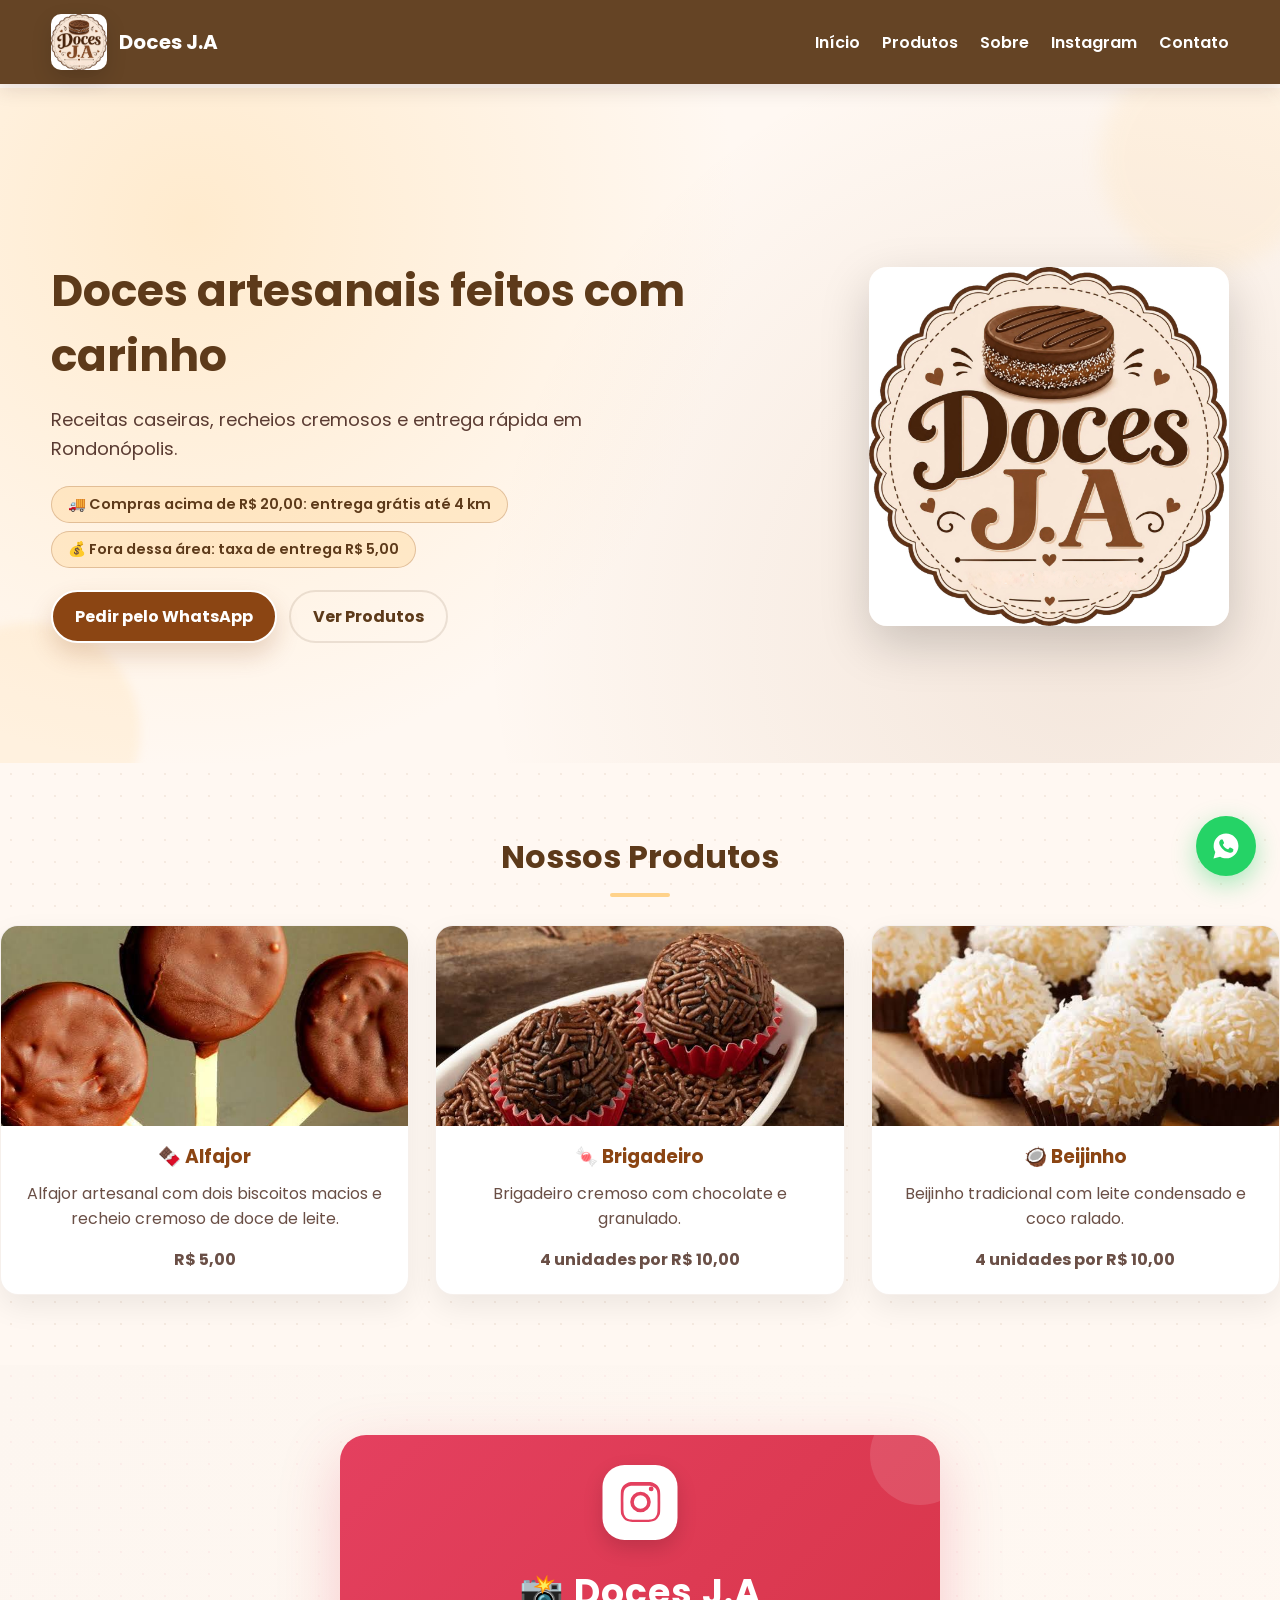
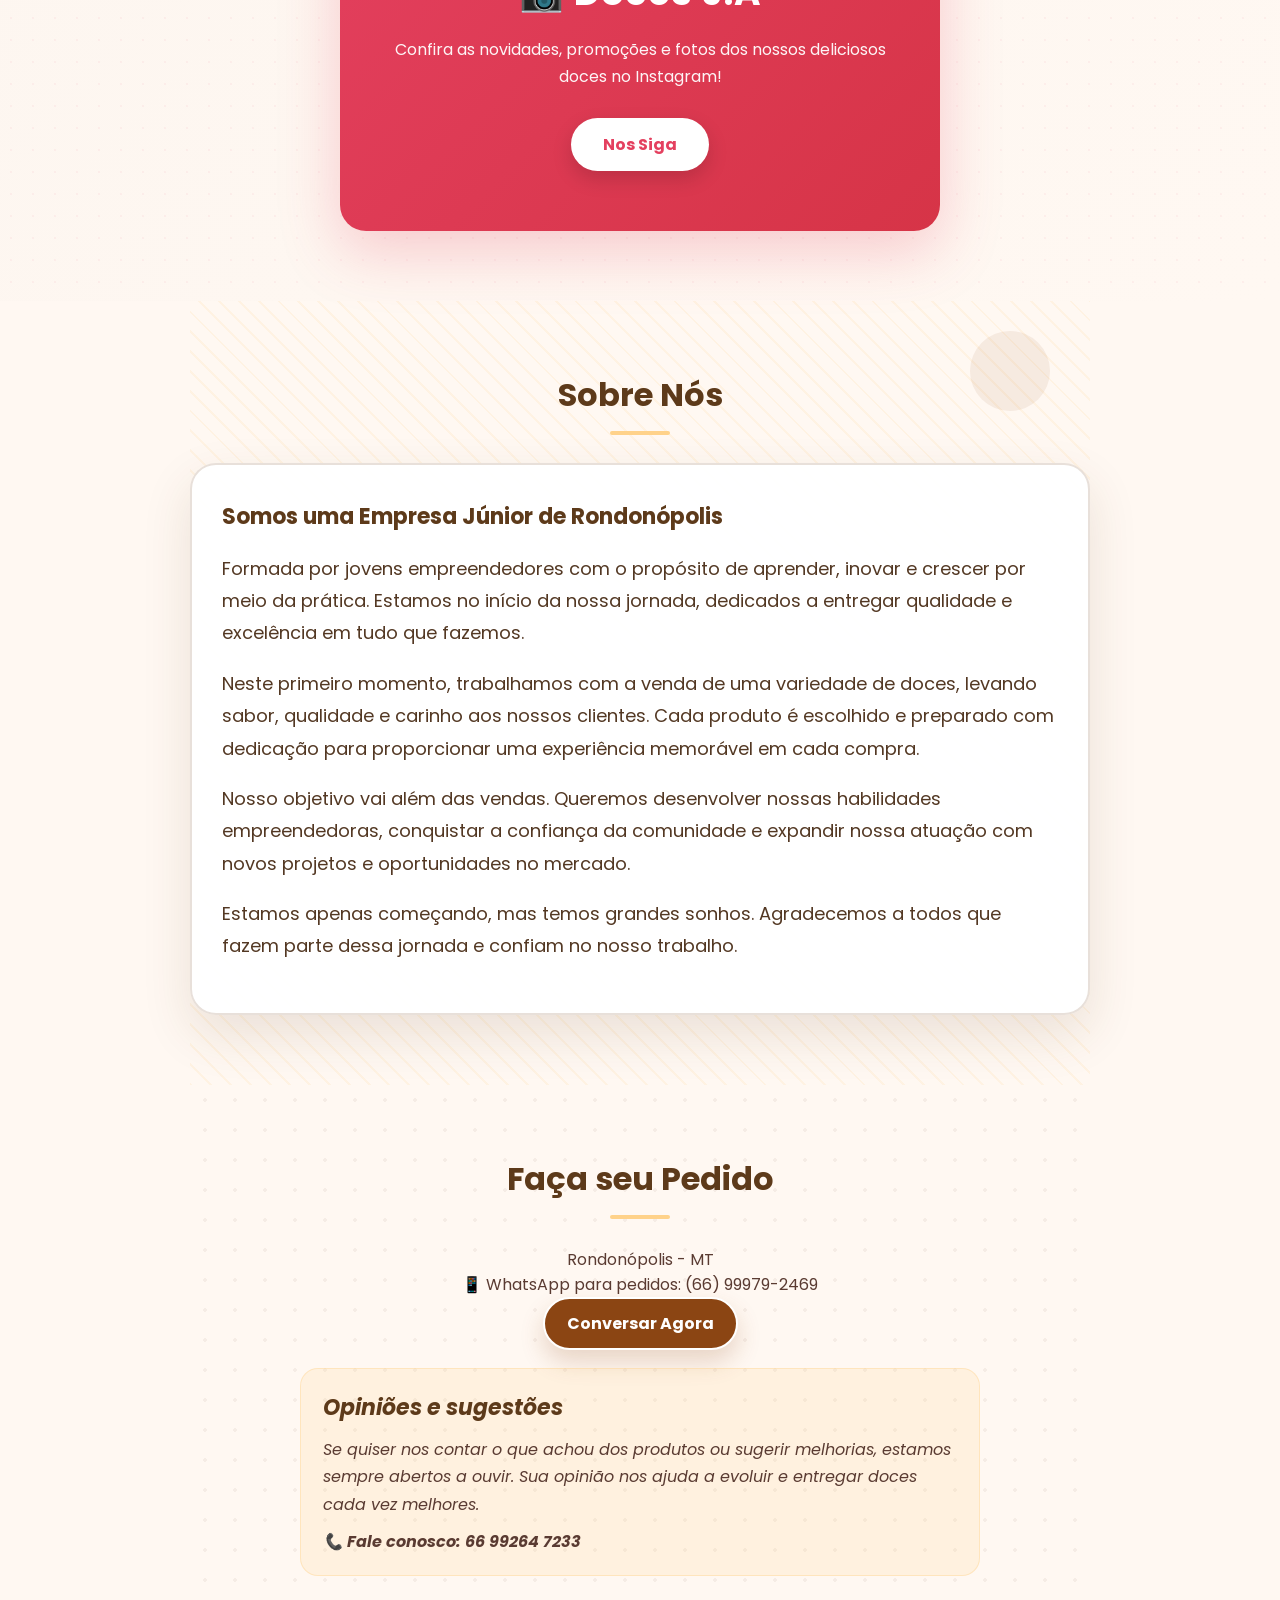
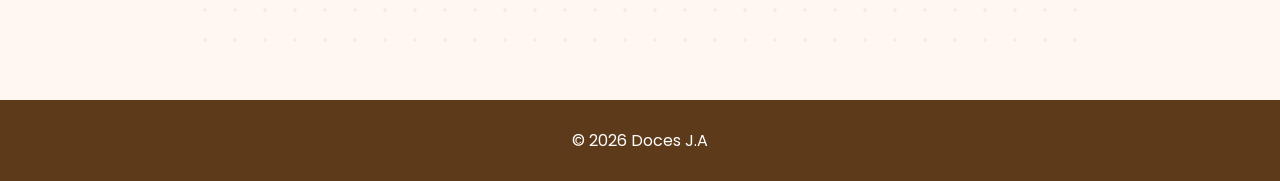
==== index.html @ 72d87d36 "Add files via upload" ====
<!DOCTYPE html>
<html lang="pt-BR">
<head>
<link rel="apple-touch-icon" sizes="180x180" href="apple-touch-icon.png">
<link rel="icon" type="image/png" sizes="32x32" href="favicon-32x32.png">
<link rel="icon" type="image/png" sizes="16x16" href="favicon-16x16.png">
<link rel="icon" type="image/x-icon" href="favicon.ico">
<link rel="manifest" href="site.webmanifest">

<meta charset="UTF-8">
<meta name="viewport" content="width=device-width, initial-scale=1.0">

<title>Doces J.A</title>

<meta name="description" content="Doces artesanais feitos com carinho em Rondonópolis - MT. Alfajor, brigadeiro, beijinho e muito mais. Peça pelo WhatsApp!">

<meta property="og:title" content="Doces J.A - Doces Artesanais">
<meta property="og:description" content="Receitas caseiras, recheios cremosos e entrega rápida em Rondonópolis.">
<meta property="og:image" content="logo.jpg">
<meta property="og:type" content="website">

<link rel="preconnect" href="https://fonts.googleapis.com">
<link rel="preconnect" href="https://fonts.gstatic.com" crossorigin>
<link href="https://fonts.googleapis.com/css2?family=Poppins:wght@300;400;600;700&display=swap" rel="stylesheet">

<link rel="stylesheet" href="style.css">

</head>
<body>

<header>
	<div class="container header-inner">
		<a class="brand" href="#inicio">
			<img src="logo.jpg" alt="Logo Doces J.A" class="brand-logo">
			<span class="brand-text">Doces J.A</span>
		</a>
		<nav class="main-nav">
			<a href="#inicio">Início</a>
			<a href="#produtos">Produtos</a>
			<a href="#sobre">Sobre</a>
			<a href="#instagram">Instagram</a>
			<a href="#contato">Contato</a>
		</nav>
	</div>
</header>

<section class="hero" id="inicio">
	<div class="hero-content container">
		<div class="hero-text">
			<h1>Doces artesanais feitos com carinho</h1>
			<p>Receitas caseiras, recheios cremosos e entrega rápida em Rondonópolis.</p>
			<div class="hero-delivery-info">
		        <span class="delivery-badge">🚚 Compras acima de R$ 20,00: entrega grátis até 4 km</span>
		        <span class="delivery-badge">💰 Fora dessa área: taxa de entrega R$ 5,00</span>
        	</div>
			<div class="hero-ctas">
				<a class="btn primary" href="https://wa.me/5566999792469">Pedir pelo WhatsApp</a>
				<a class="btn ghost" href="#produtos">Ver Produtos</a>
			</div>
		</div>
		<div class="hero-media">
			<img src="logo.jpg" alt="Logo Doces J.A" class="hero-logo">
		</div>
	</div>
</section>

<section id="produtos">

<h2>Nossos Produtos</h2>

<div class="cards">

<div class="card">

<img src="images.jpeg" alt="Alfajor artesanal" class="card-image">

<h3>🍫 Alfajor</h3>

<p>Alfajor artesanal com dois biscoitos macios e recheio cremoso de doce de leite.</p>

<p class="price">R$ 5,00</p>

</div>

<div class="card">

<img src="images (1).jpeg" alt="Brigadeiro cremoso" class="card-image">

<h3>🍬 Brigadeiro</h3>

<p>Brigadeiro cremoso com chocolate e granulado.</p>

<p class="price">4 unidades por R$ 10,00</p>

</div>

<div class="card">

<img src="images (2).jpeg" alt="Beijinho tradicional" class="card-image">

<h3>🥥 Beijinho</h3>

<p>Beijinho tradicional com leite condensado e coco ralado.</p>

<p class="price">4 unidades por R$ 10,00</p>

</div>

</div>

</section>

<section id="instagram">

<div class="instagram-box">
  <div class="instagram-icon">
    <svg xmlns="http://www.w3.org/2000/svg" viewBox="0 0 24 24" width="40" height="40" fill="#E4405F">
      <path d="M12 2.2c3.2 0 3.58.01 4.85.07 1.17.05 1.97.24 2.43.4.61.24 1.05.52 1.51.98.46.46.74.9.98 1.51.16.46.35 1.26.4 2.43.06 1.27.07 1.65.07 4.85s-.01 3.58-.07 4.85c-.05 1.17-.24 1.97-.4 2.43-.24.61-.52 1.05-.98 1.51-.46.46-.9.74-1.51.98-.46.16-1.26.35-2.43.4-1.27.06-1.65.07-4.85.07s-3.58-.01-4.85-.07c-1.17-.05-1.97-.24-2.43-.4-.61-.24-1.05-.52-1.51-.98-.46-.46-.74-.9-.98-1.51-.16-.46-.35-1.26-.4-2.43-.06-1.27-.07-1.65-.07-4.85s.01-3.58.07-4.85c.05-1.17.24-1.97.4-2.43.24-.61.52-1.05.98-1.51.46-.46.9-.74 1.51-.98.46-.16 1.26-.35 2.43-.4C8.42 2.21 8.8 2.2 12 2.2zM12 0C8.74 0 8.33.01 7.05.07c-1.28.06-2.16.26-2.93.56-.79.31-1.47.72-2.14 1.39C1.31 2.69.9 3.37.59 4.16c-.3.77-.5 1.65-.56 2.93C.01 8.37 0 8.78 0 12s.01 3.63.07 4.91c.06 1.28.26 2.16.56 2.93.31.79.72 1.47 1.39 2.14.67.67 1.35 1.08 2.14 1.39.77.3 1.65.5 2.93.56 1.28.06 1.69.07 4.91.07s3.63-.01 4.91-.07c1.28-.06 2.16-.26 2.93-.56.79-.31 1.47-.72 2.14-1.39.67-.67 1.08-1.35 1.39-2.14.3-.77.5-1.65.56-2.93.06-1.28.07-1.69.07-4.91s-.01-3.63-.07-4.91c-.06-1.28-.26-2.16-.56-2.93-.31-.79-.72-1.47-1.39-2.14C21.31 1.31 20.63.9 19.84.59c-.77-.3-1.65-.5-2.93-.56C15.63.01 15.22 0 12 0zm0 5.84A6.16 6.16 0 1 0 12 18.16 6.16 6.16 0 0 0 12 5.84zM12 16a4 4 0 1 1 0-8 4 4 0 0 1 0 8zm6.4-10.4a1.44 1.44 0 1 1 0-2.88 1.44 1.44 0 0 1 0 2.88z"/>
    </svg>
  </div>
  <h3>📸 Doces J.A</h3>
  <p>Confira as novidades, promoções e fotos dos nossos deliciosos doces no Instagram!</p>
  <a class="btn instagram" href="https://www.instagram.com/doce.j.a?igsh=MXRvNTQ3ZDBtN3plZQ==" target="_blank" rel="noopener noreferrer">Nos Siga</a>
</div>

</section>

<section id="sobre">

<h2>Sobre Nós</h2>

<div class="about-card">
  <p><strong>Somos uma Empresa Júnior de Rondonópolis</strong> Formada por jovens empreendedores com o propósito de aprender, inovar e crescer por meio da prática. Estamos no início da nossa jornada, dedicados a entregar qualidade e excelência em tudo que fazemos.</p>

  <p>Neste primeiro momento, trabalhamos com a venda de uma variedade de doces, levando sabor, qualidade e carinho aos nossos clientes. Cada produto é escolhido e preparado com dedicação para proporcionar uma experiência memorável em cada compra.</p>

  <p>Nosso objetivo vai além das vendas. Queremos desenvolver nossas habilidades empreendedoras, conquistar a confiança da comunidade e expandir nossa atuação com novos projetos e oportunidades no mercado.</p>

  <p>Estamos apenas começando, mas temos grandes sonhos. Agradecemos a todos que fazem parte dessa jornada e confiam no nosso trabalho.</p>
</div>

</section>

<section id="contato">

<h2>Faça seu Pedido</h2>

<p>Rondonópolis - MT</p>

<p>📱 WhatsApp para pedidos: (66) 99979-2469</p>

<a class="botao btn primary" href="https://wa.me/5566999792469?text=Olá%20Doces%20J.A,%20quero%20fazer%20um%20pedido!">

Conversar Agora

</a>

<div class="feedback-box">
  <h3>Opiniões e sugestões</h3>
  <p>Se quiser nos contar o que achou dos produtos ou sugerir melhorias, estamos sempre abertos a ouvir. Sua opinião nos ajuda a evoluir e entregar doces cada vez melhores.</p>
  <p>📞 Fale conosco: <strong>66 99264 7233</strong></p>
</div>

</section>

<footer>

<p>

© 2026 Doces J.A

</p>

</footer>

<a href="https://wa.me/5566999792469?text=Olá%20Doces%20J.A,%20quero%20fazer%20um%20pedido!"
   class="whatsapp-float"
   target="_blank"
   rel="noopener noreferrer"
   aria-label="Fale conosco pelo WhatsApp">
  <svg xmlns="http://www.w3.org/2000/svg" viewBox="0 0 24 24" width="30" height="30" fill="#fff">
    <path d="M12.04 2C6.58 2 2.13 6.45 2.13 11.91c0 1.75.46 3.45 1.32 4.95L2 22l5.29-1.39c1.45.79 3.08 1.21 4.75 1.21h.01c5.46 0 9.91-4.45 9.91-9.91C21.96 6.45 17.5 2 12.04 2zm5.83 14.03c-.24.68-1.4 1.32-1.93 1.36-.5.05-1 .25-3.38-.7-2.86-1.14-4.7-4.06-4.84-4.25-.14-.19-1.16-1.55-1.16-2.96 0-1.4.74-2.09 1-2.38.26-.29.58-.36.77-.36h.55c.18 0 .42-.03.64.49.24.55.79 1.9.86 2.04.07.14.12.3.02.49-.1.19-.14.3-.29.46-.14.16-.3.36-.43.48-.14.14-.29.29-.13.57.16.28.72 1.19 1.55 1.93 1.06.95 1.96 1.24 2.24 1.38.28.14.44.12.6-.07.16-.19.7-.81.88-1.09.19-.28.37-.23.62-.14.26.1 1.63.77 1.9.91.28.14.46.21.53.33.07.12.07.68-.17 1.36z"/>
  </svg>
</a>

</body>

</html>
---- style.css ----
:root{
  --bg: #fff8f2;
  --brown-900: #3c2418;
  --brown-700: #5d3a1a;
  --brown-500: #8b4513;
  --accent: #ffd28a;
  --card: #ffffff;
  --radius: 18px;
  --instagram: #E4405F;
}

*{
  margin:0;
  padding:0;
  box-sizing:border-box;
  font-family: 'Poppins', sans-serif;
}

html{scroll-behavior:smooth}

body{
  background:var(--bg);
  color:var(--brown-900);
  -webkit-font-smoothing:antialiased;
  padding-top:88px;
}

.container{
  width:92%;
  max-width:1200px;
  margin:0 auto;
}

header{
  position:fixed;
  top:0;
  left:0;
  width:100%;
  background:rgba(93,58,26,0.95);
  color:#fff;
  z-index:1200;
  box-shadow:0 6px 18px rgba(60,36,24,0.12);
}

.header-inner{
  display:flex;
  align-items:center;
  justify-content:space-between;
  padding:14px 0;
}

.brand{display:flex;align-items:center;gap:12px;text-decoration:none;color:inherit}
.brand-logo{width:56px;height:56px;border-radius:10px;object-fit:cover;box-shadow:0 8px 20px rgba(0,0,0,0.15)}
.brand-text{font-weight:700;font-size:20px}

.main-nav a{color:#fff;text-decoration:none;margin-left:18px;font-weight:600;transition:color .2s}
.main-nav a:hover{color:var(--accent)}

.hero{
  padding-top:110px;
  padding-bottom:60px;
  background: radial-gradient(circle at 15% 20%, rgba(255,210,138,0.35) 0%, transparent 45%),
              radial-gradient(circle at 85% 80%, rgba(139,69,19,0.10) 0%, transparent 50%),
              var(--bg);
  position: relative;
  overflow: hidden;
}

.hero::before{
  content:"";
  position:absolute;
  top:-40px; right:-40px;
  width:220px; height:220px;
  background: var(--accent);
  opacity:0.15;
  border-radius:50%;
  filter: blur(10px);
}

.hero-content{
  display:flex;
  align-items:center;
  justify-content:space-between;
  gap:40px;
  padding:60px 0;
  position:relative;
  z-index:1;
}

.hero-text{flex:1;max-width:640px}
.hero-text h1{font-size:44px;color:var(--brown-700);margin-bottom:18px}
.hero-text p{font-size:18px;line-height:1.6;color:#5a3b32;margin-bottom:22px}

.hero-ctas{display:flex;gap:12px;flex-wrap:wrap}
.btn{display:inline-block;padding:12px 22px;border-radius:999px;text-decoration:none;font-weight:700}
.btn.primary{background:var(--brown-500);color:#fff;border:2px solid #fff;box-shadow:0 12px 25px rgba(139,69,19,0.2);transition:transform .2s,box-shadow .2s}
.btn.primary:hover{background:#a0522d;transform:translateY(-2px);box-shadow:0 18px 28px rgba(139,69,19,0.28)}
.btn.ghost{background:transparent;border:2px solid rgba(93,58,26,0.12);color:var(--brown-700)}

.hero-media{width:360px;flex-shrink:0;text-align:center}
.hero-logo{width:100%;max-width:360px;border-radius:18px;box-shadow:0 18px 50px rgba(0,0,0,0.18);object-fit:cover}

section{padding:70px 0;position:relative}

section h2{text-align:center;margin-bottom:28px;color:var(--brown-700);font-size:32px;position:relative;z-index:1}

/* Padrão de bolinhas suave atrás dos Produtos */
#produtos{
  background-color:var(--bg);
  background-image: radial-gradient(rgba(139,69,19,0.08) 1.5px, transparent 1.5px);
  background-size: 22px 22px;
}

/* Padrão de listras diagonais suave atrás do Sobre */
#sobre{
  background-color:var(--bg);
  background-image: repeating-linear-gradient(45deg, rgba(255,210,138,0.15) 0px, rgba(255,210,138,0.15) 2px, transparent 2px, transparent 14px);
}

/* Padrão de bolinhas maiores atrás do Contato */
#contato{
  background-color:var(--bg);
  background-image: radial-gradient(rgba(93,58,26,0.06) 2px, transparent 2px);
  background-size: 30px 30px;
}

/* Conteúdo das seções fica por cima do padrão */
#produtos .cards,
#sobre .about-card,
#contato > p,
#contato .botao,
#contato .feedback-box{
  position:relative;
  z-index:1;
}

.cards{display:grid;grid-template-columns:repeat(auto-fit,minmax(220px,1fr));gap:26px}
.card{background:var(--card);border-radius:var(--radius);padding:22px;text-align:center;box-shadow:0 12px 30px rgba(0,0,0,0.07);transition:transform .28s;overflow:hidden;border:1px solid rgba(139,69,19,0.08)}
.card:hover{transform:translateY(-8px)}
.card-image{width:calc(100% + 44px);height:200px;object-fit:cover;display:block;margin:-22px -22px 16px -22px}
.card h3{color:var(--brown-500);margin-bottom:10px}
.card p{color:#6a4f46}
.price{margin-top:16px;color:#b85b16;font-weight:700}

#instagram{
  background-color:#fdf6f0;
  background-image:
    radial-gradient(rgba(228,64,95,0.05) 1.5px, transparent 1.5px),
    linear-gradient(135deg, #fdf6f0 0%, #fff8f2 100%);
  background-size: 22px 22px, 100% 100%;
}

#instagram .instagram-box{position:relative;z-index:1}

.instagram-box{

  position:relative;

  max-width:600px;

  margin:0 auto;

  background:
    linear-gradient(
      135deg,
      #E4405F 0%,
      #d63447 100%
    );

  border-radius:26px;

  padding:130px 40px 60px;

  text-align:center;

  box-shadow:
    0 20px 60px rgba(228,64,95,0.25);

  color:#fff;

  overflow:hidden;

}


/* Ícone Instagram (elemento real no HTML, não pseudo-elemento) */

.instagram-icon{

  position:absolute;

  top:30px;

  left:50%;

  transform:translateX(-50%);

  width:75px;

  height:75px;

  display:flex;

  align-items:center;

  justify-content:center;

  border-radius:22px;

  background:#fff;

  box-shadow:
    0 8px 20px rgba(0,0,0,.15);

}

.instagram-icon svg{width:40px;height:40px}

.instagram-box h3{
  font-size:36px;
  margin-bottom:16px;
  font-weight:700;
  letter-spacing:1px;
}

.instagram-box p{
  font-size:16px;
  line-height:1.7;
  margin-bottom:28px;
  opacity:0.95;
}

.instagram-box .btn.instagram{
  background:#fff;
  color:var(--instagram);
  border:none;
  padding:14px 32px;
  font-weight:700;
  font-size:16px;
  box-shadow:0 8px 20px rgba(0,0,0,0.15);
  transition:all .3s;
}

.instagram-box .btn.instagram:hover{
  transform:translateY(-3px);
  box-shadow:0 12px 28px rgba(0,0,0,0.2);
}

#sobre,#contato{max-width:900px;margin:0 auto;text-align:center;color:#5a3b32}

.feedback-box{
  background:rgba(255,210,138,0.18);
  border:1px solid rgba(255,210,138,0.4);
  border-radius:18px;
  padding:20px 22px;
  margin:18px auto 14px;
  max-width:680px;
  color:#5a3b32;
  font-style:italic;
  line-height:1.7;
  text-align:left;
}

.feedback-box h3{
  margin-bottom:10px;
  color:var(--brown-700);
  font-size:22px;
}

.feedback-box p:last-child{
  margin-top:10px;
  font-weight:700;
}

.about-card{
  background:rgba(255,255,255,0.95);
  border:2px solid rgba(141,101,69,0.2);
  border-radius:26px;
  padding:32px 30px;
  box-shadow:0 20px 50px rgba(93,58,26,0.12);
  text-align:left;
  line-height:1.8;
  color:#533823;
}

.about-card p{
  margin-bottom:18px;
  font-size:18px;
}

.about-card strong{
  display:block;
  font-size:22px;
  color:var(--brown-700);
  margin-bottom:16px;
}

footer{background:var(--brown-700);color:#fff;padding:28px 0;margin-top:40px;text-align:center}

.whatsapp-float{
  position: fixed;
  bottom: 24px;
  right: 24px;
  background: #25D366;
  width: 60px;
  height: 60px;
  border-radius: 50%;
  display: flex;
  align-items: center;
  justify-content: center;
  box-shadow: 0 8px 24px rgba(37,211,102,0.4);
  z-index: 1300;
  transition: transform .2s, box-shadow .2s;
  animation: pulse 2.5s infinite;
}

.whatsapp-float:hover{
  transform: scale(1.1);
  box-shadow: 0 10px 30px rgba(37,211,102,0.55);
}

@keyframes pulse{
  0%   { box-shadow: 0 0 0 0 rgba(37,211,102,0.5); }
  70%  { box-shadow: 0 0 0 14px rgba(37,211,102,0); }
  100% { box-shadow: 0 0 0 0 rgba(37,211,102,0); }
}

@media(max-width:900px){
  .hero-content{flex-direction:column-reverse;align-items:center;text-align:center;padding:40px 0}
  .hero-media{width:320px}
  .hero-text h1{font-size:34px}
  .hero-text p{font-size:17px}
  .main-nav a{margin-left:12px}
  .header-inner{flex-direction:column;align-items:flex-start;gap:14px}
  .main-nav{display:flex;flex-wrap:wrap;justify-content:center;gap:10px}
  .instagram-box{padding:40px 30px}
  .instagram-box h3{font-size:28px}
}

@media(max-width:640px){
  .hero-content{padding:32px 0}
  .hero-media{width:260px}
  .hero-text h1{font-size:28px}
  .hero-text p{font-size:16px}
  .hero-ctas{flex-direction:column;align-items:center}
  .instagram-box{padding:30px 20px}
  .instagram-box h3{font-size:24px}
  .instagram-box p{font-size:14px}
}

@media(max-width:480px){
  .brand-text{display:none}
  .brand-logo{width:48px;height:48px}
  .hero-media{width:220px}
  .hero-text p{font-size:15px}
  .cards{gap:18px}
  section{padding:50px 0}
  .about-card{padding:22px 20px;font-size:15px}
  .instagram-box{padding:25px 18px}
  .instagram-box h3{font-size:22px;margin-bottom:12px}
  .instagram-box p{font-size:13px;margin-bottom:20px}
  .whatsapp-float{
    width: 52px;
    height: 52px;
    bottom: 16px;
    right: 16px;
  }
}
.hero-delivery-info {
display: flex;
flex-direction: column;
gap: 8px;
margin: 16px 0 22px;
}

.delivery-badge {
display: inline-flex;
align-items: center;
width: fit-content;
background: rgba(255, 210, 138, 0.35);
border: 1px solid rgba(139, 69, 19, 0.25);
border-radius: 20px;
padding: 7px 16px;
font-size: 0.9rem;
font-weight: 600;
color: var(--brown-700);
}

@media (max-width: 900px) {
.hero-delivery-info {
align-items: center;
}
}

@media (max-width: 480px) {
.delivery-badge {
font-size: 0.8rem;
padding: 6px 12px;
}
}
/* ==========================================================
   DETALHES DECORATIVOS EXTRAS
========================================================== */


/* Mancha decorativa no Hero */

.hero::after{

    content:"";

    position:absolute;

    bottom:-80px;

    left:-80px;

    width:220px;

    height:220px;

    background:rgba(255,210,138,.18);

    border-radius:50%;

    filter:blur(5px);

    pointer-events:none;

}


/* Linha decorativa nos títulos */

section h2::after{

    content:"";

    display:block;

    width:60px;

    height:4px;

    margin:12px auto 0;

    border-radius:999px;

    background:var(--accent);

}


/* Detalhe nos cards */

.card{

    position:relative;

}


.card::before{

    content:"";

    position:absolute;

    top:0;

    left:0;

    width:100%;

    height:4px;

    background:var(--accent);

    transform:scaleX(0);

    transition:.3s ease;

}


.card:hover::before{

    transform:scaleX(1);

}


/* Detalhe no Instagram */

.instagram-box{

    position:relative;

    overflow:hidden;

}


.instagram-box::before{

    content:"";

    position:absolute;

    top:-30px;

    right:-30px;

    width:100px;

    height:100px;

    border-radius:50%;

    background:rgba(255,255,255,.12);

}


/* Detalhe no Sobre */

#sobre::before{

    content:"";

    position:absolute;

    width:80px;

    height:80px;

    top:30px;

    right:40px;

    border-radius:50%;

    background:rgba(139,69,19,.08);

}


/* WhatsApp */

.whatsapp-float:hover{

    transform:translateY(-5px) scale(1.08);

}
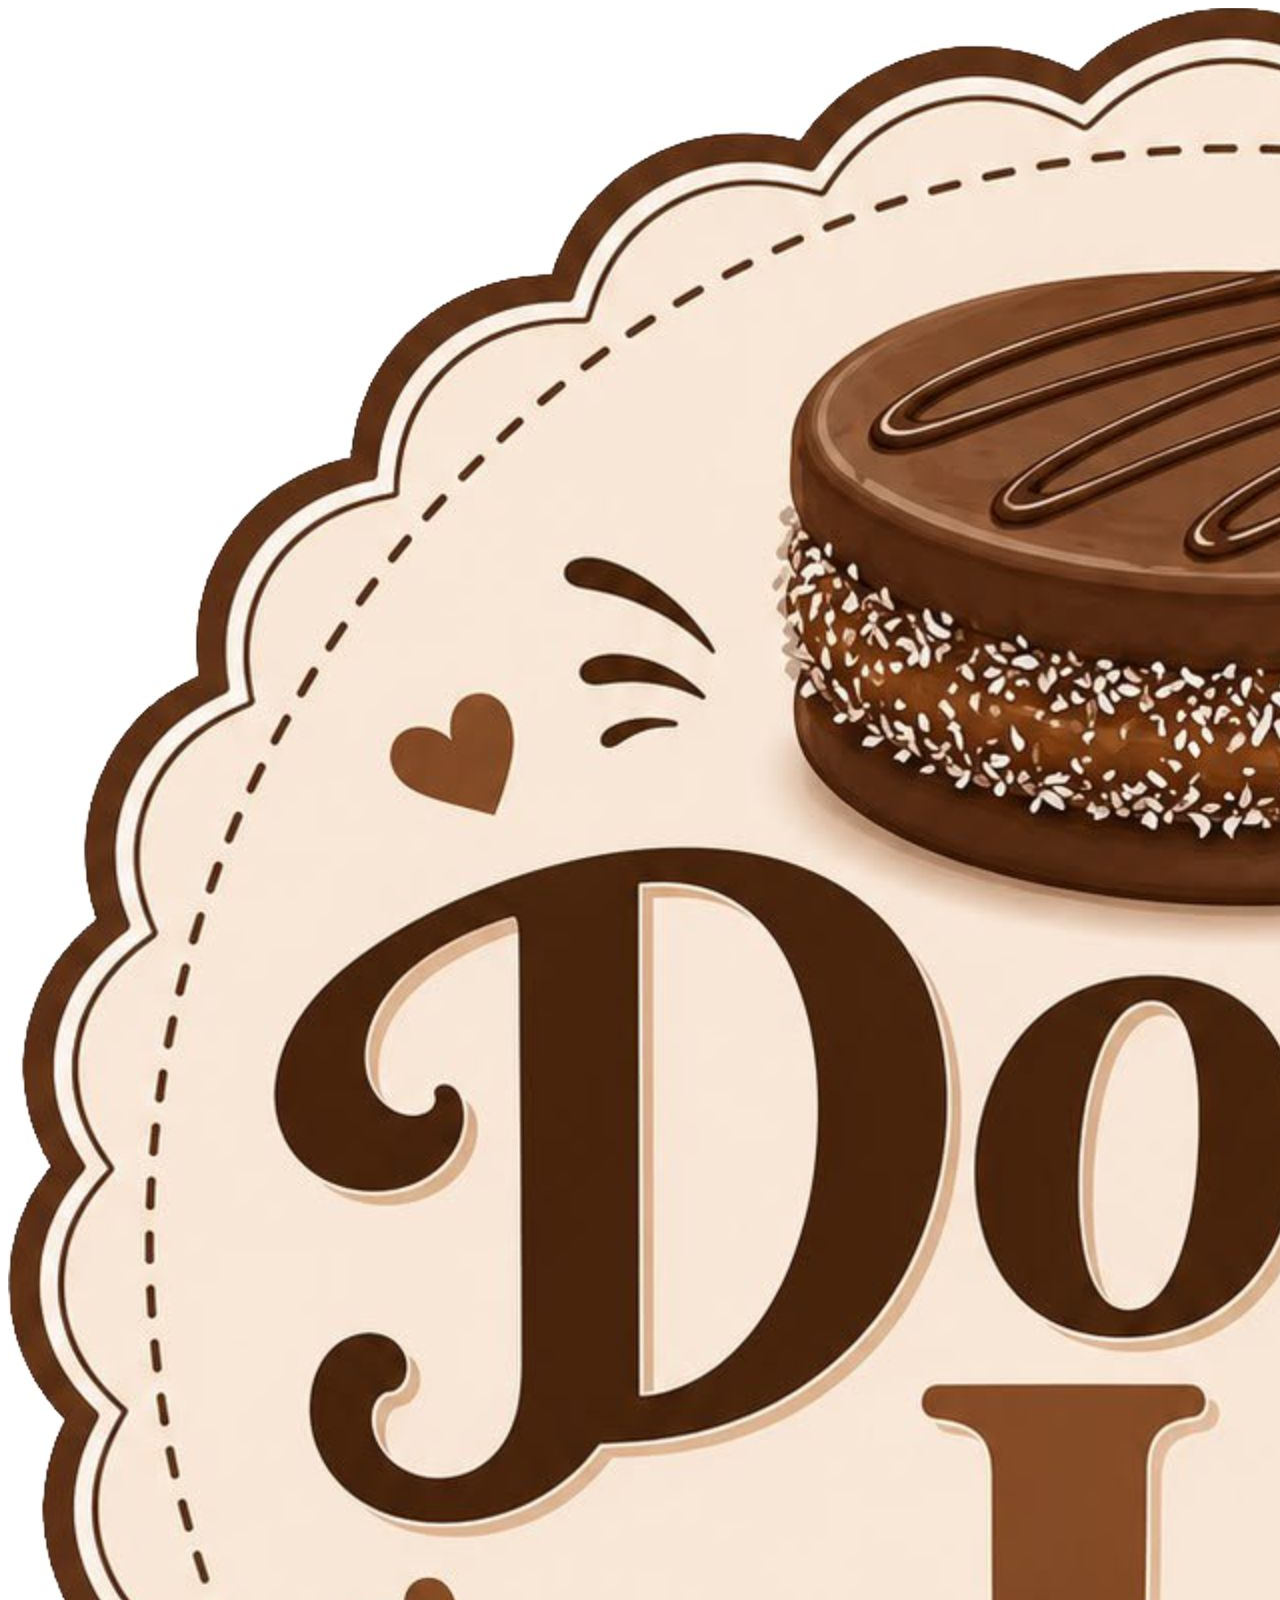
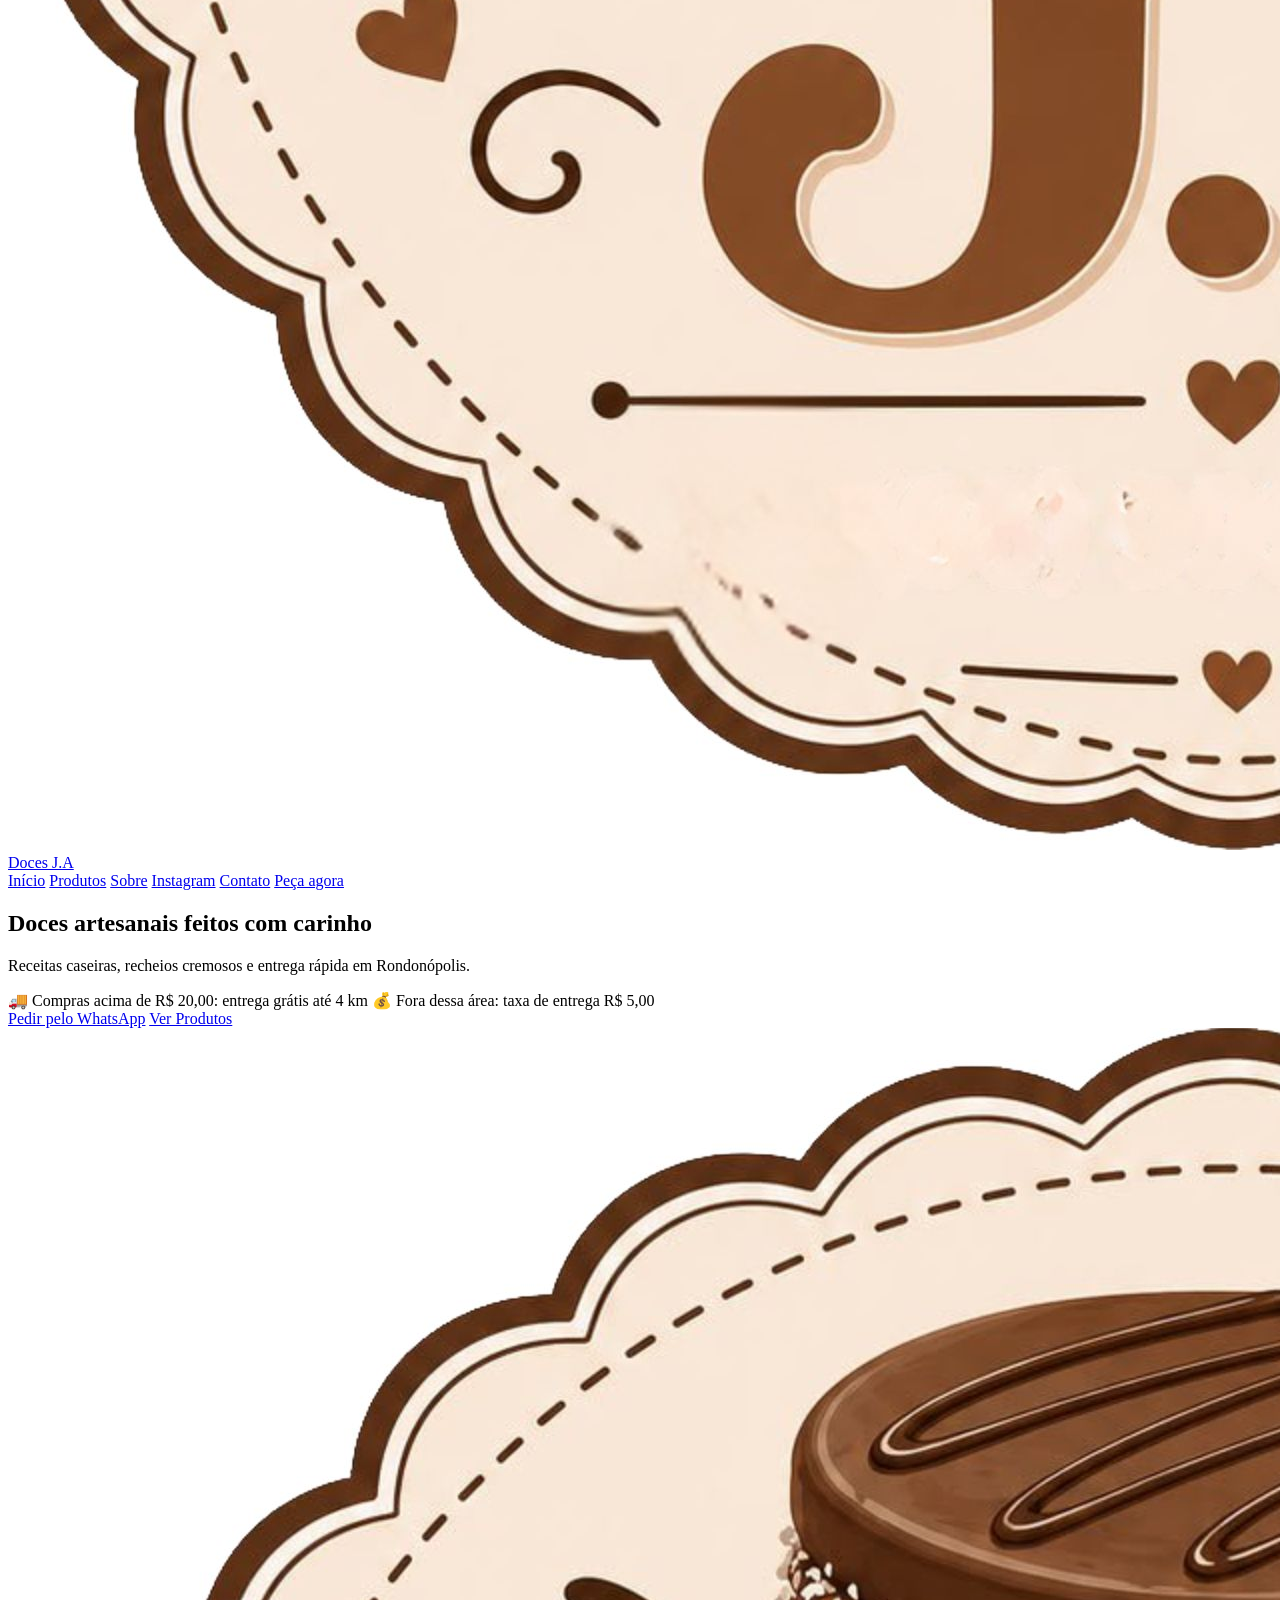
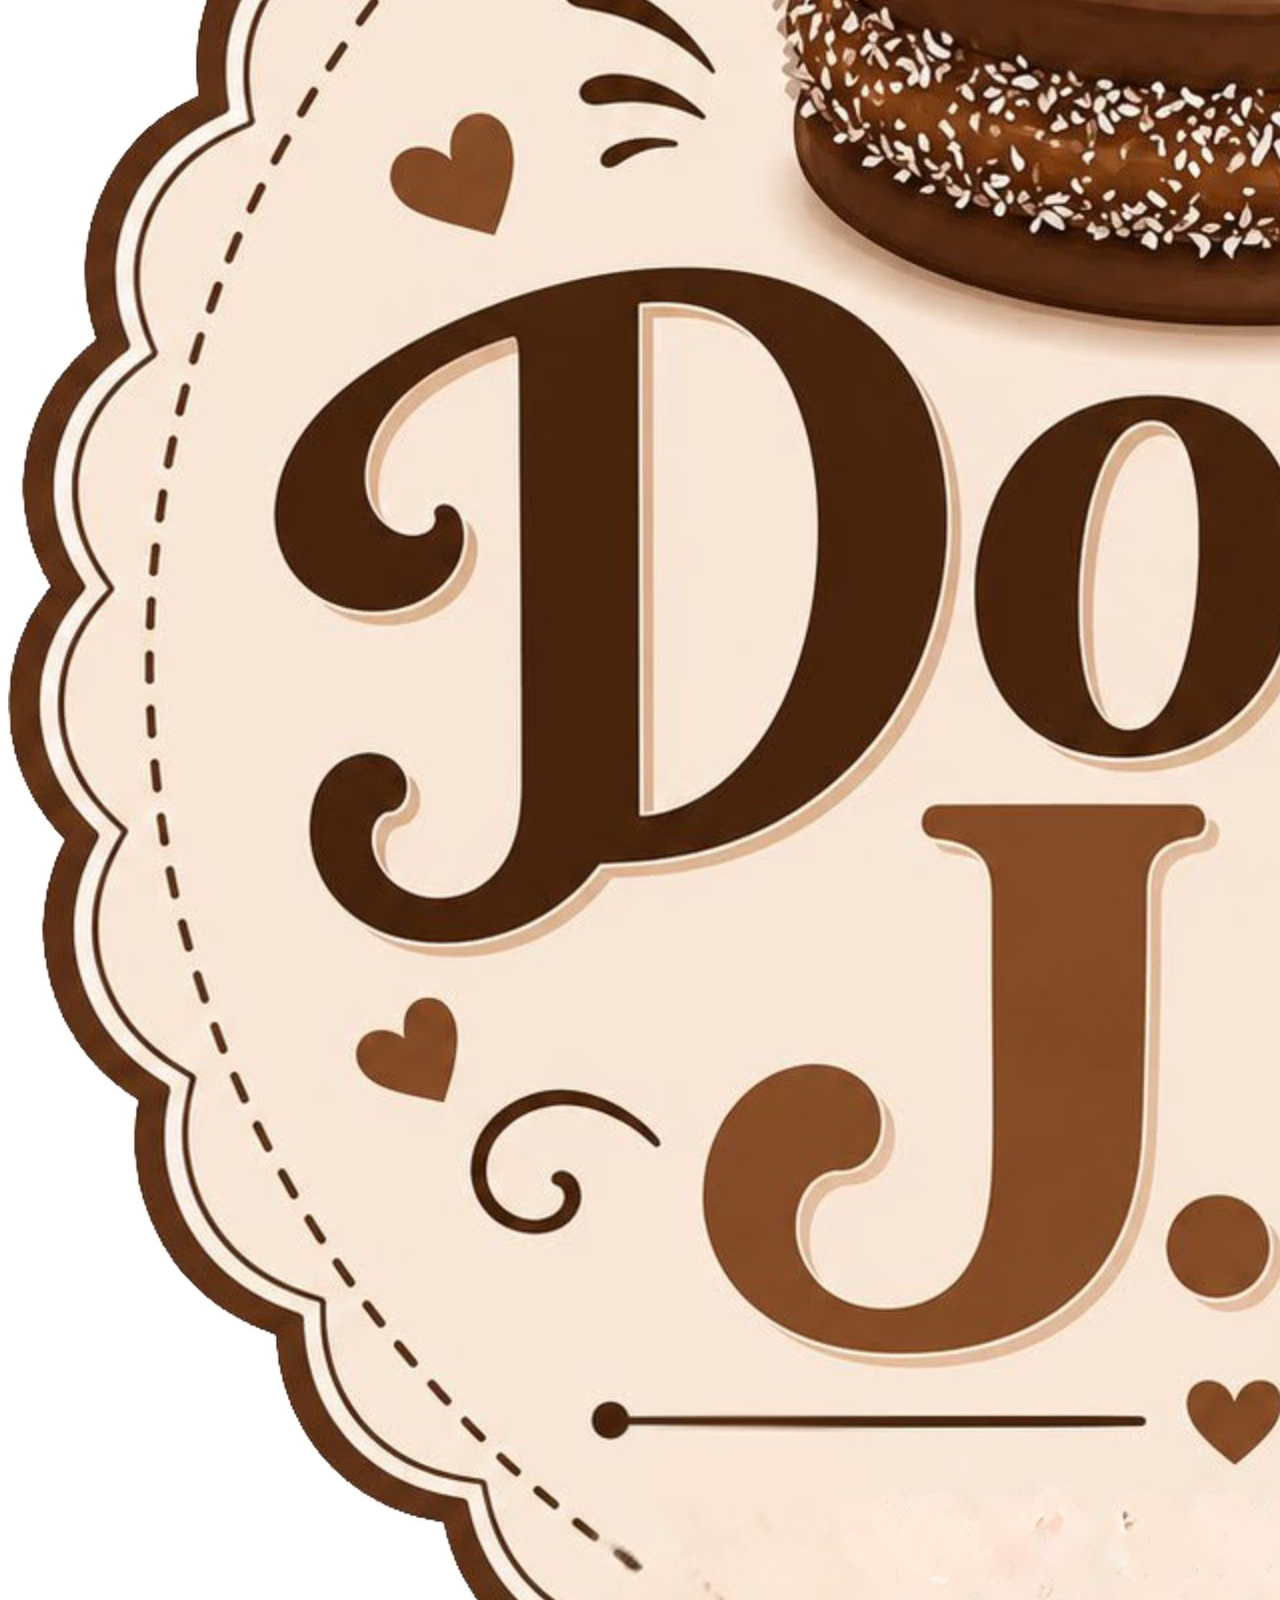
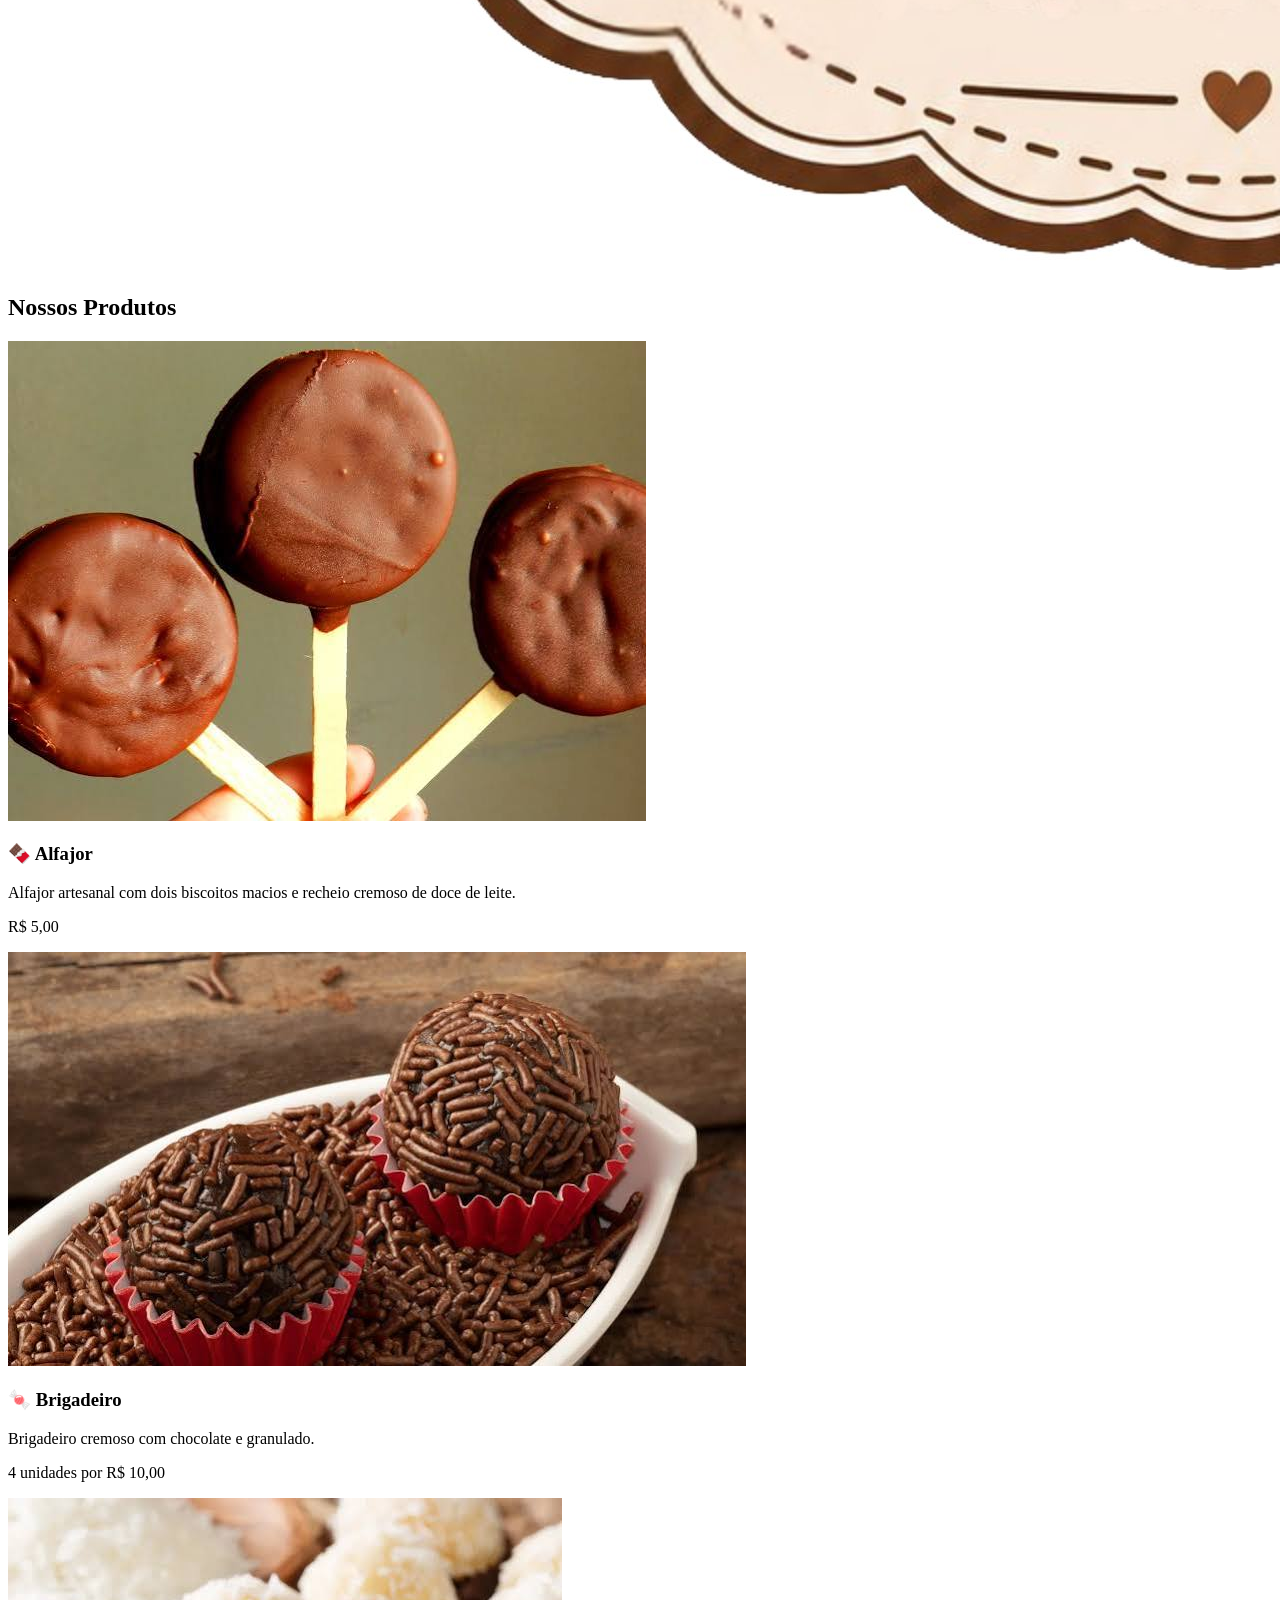
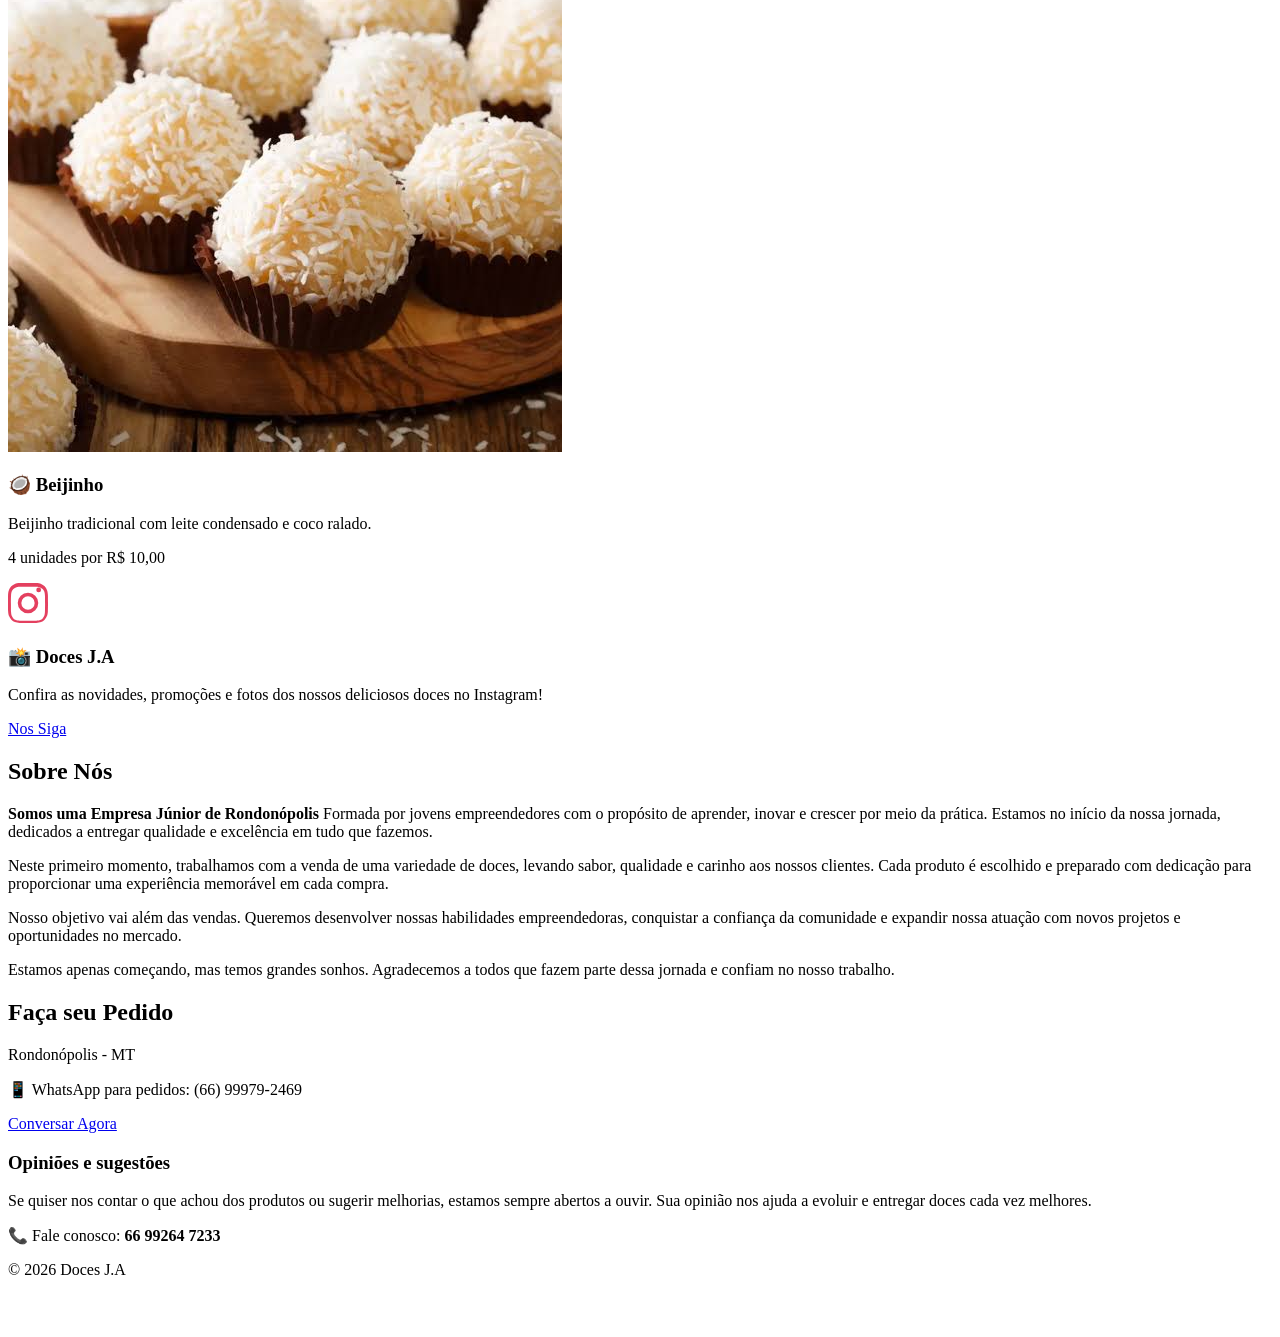
==== commit bc53d6bc: "Rename index (1).html to index.html" ====
--- a/index.html
+++ b/index.html
@@ -40,6 +40,7 @@
 			<a href="#sobre">Sobre</a>
 			<a href="#instagram">Instagram</a>
 			<a href="#contato">Contato</a>
+			<a class="nav-cta" href="https://wa.me/5566999792469" target="_blank" rel="noopener noreferrer">Peça agora</a>
 		</nav>
 	</div>
 </header>
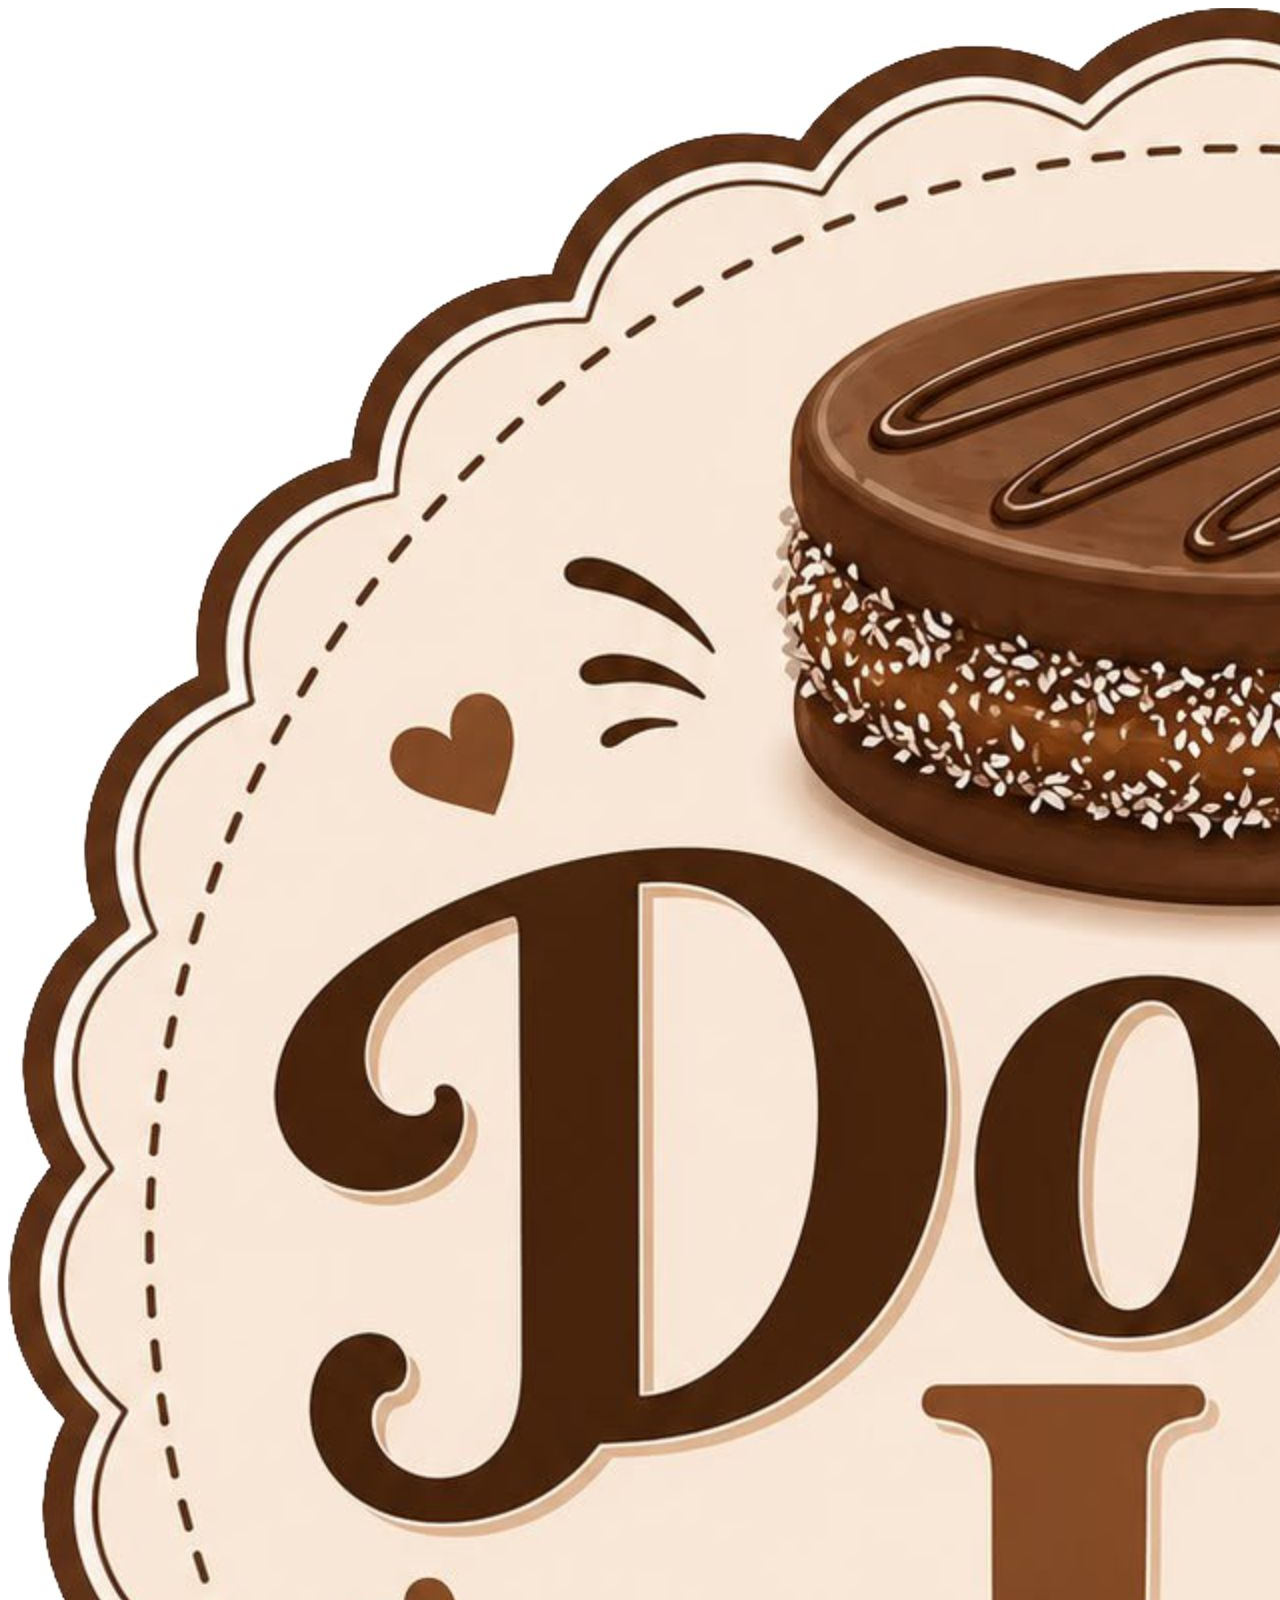
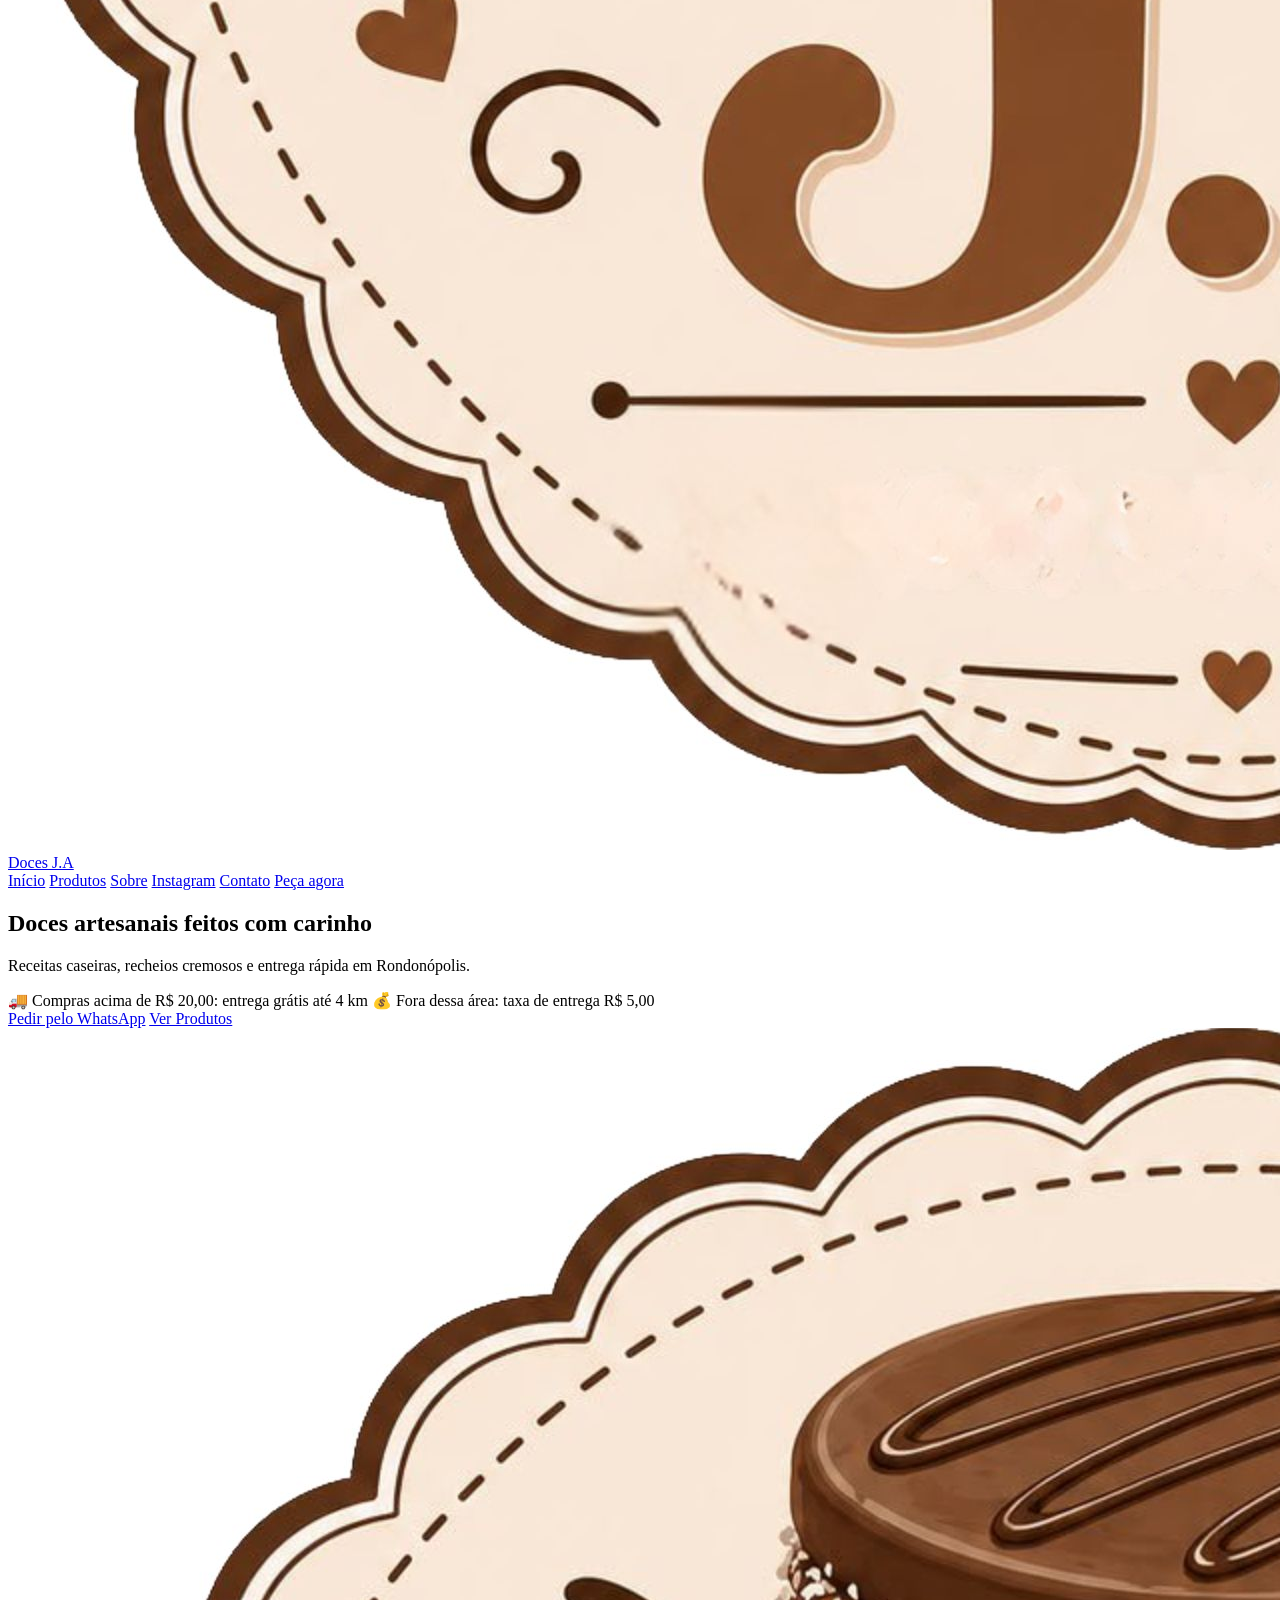
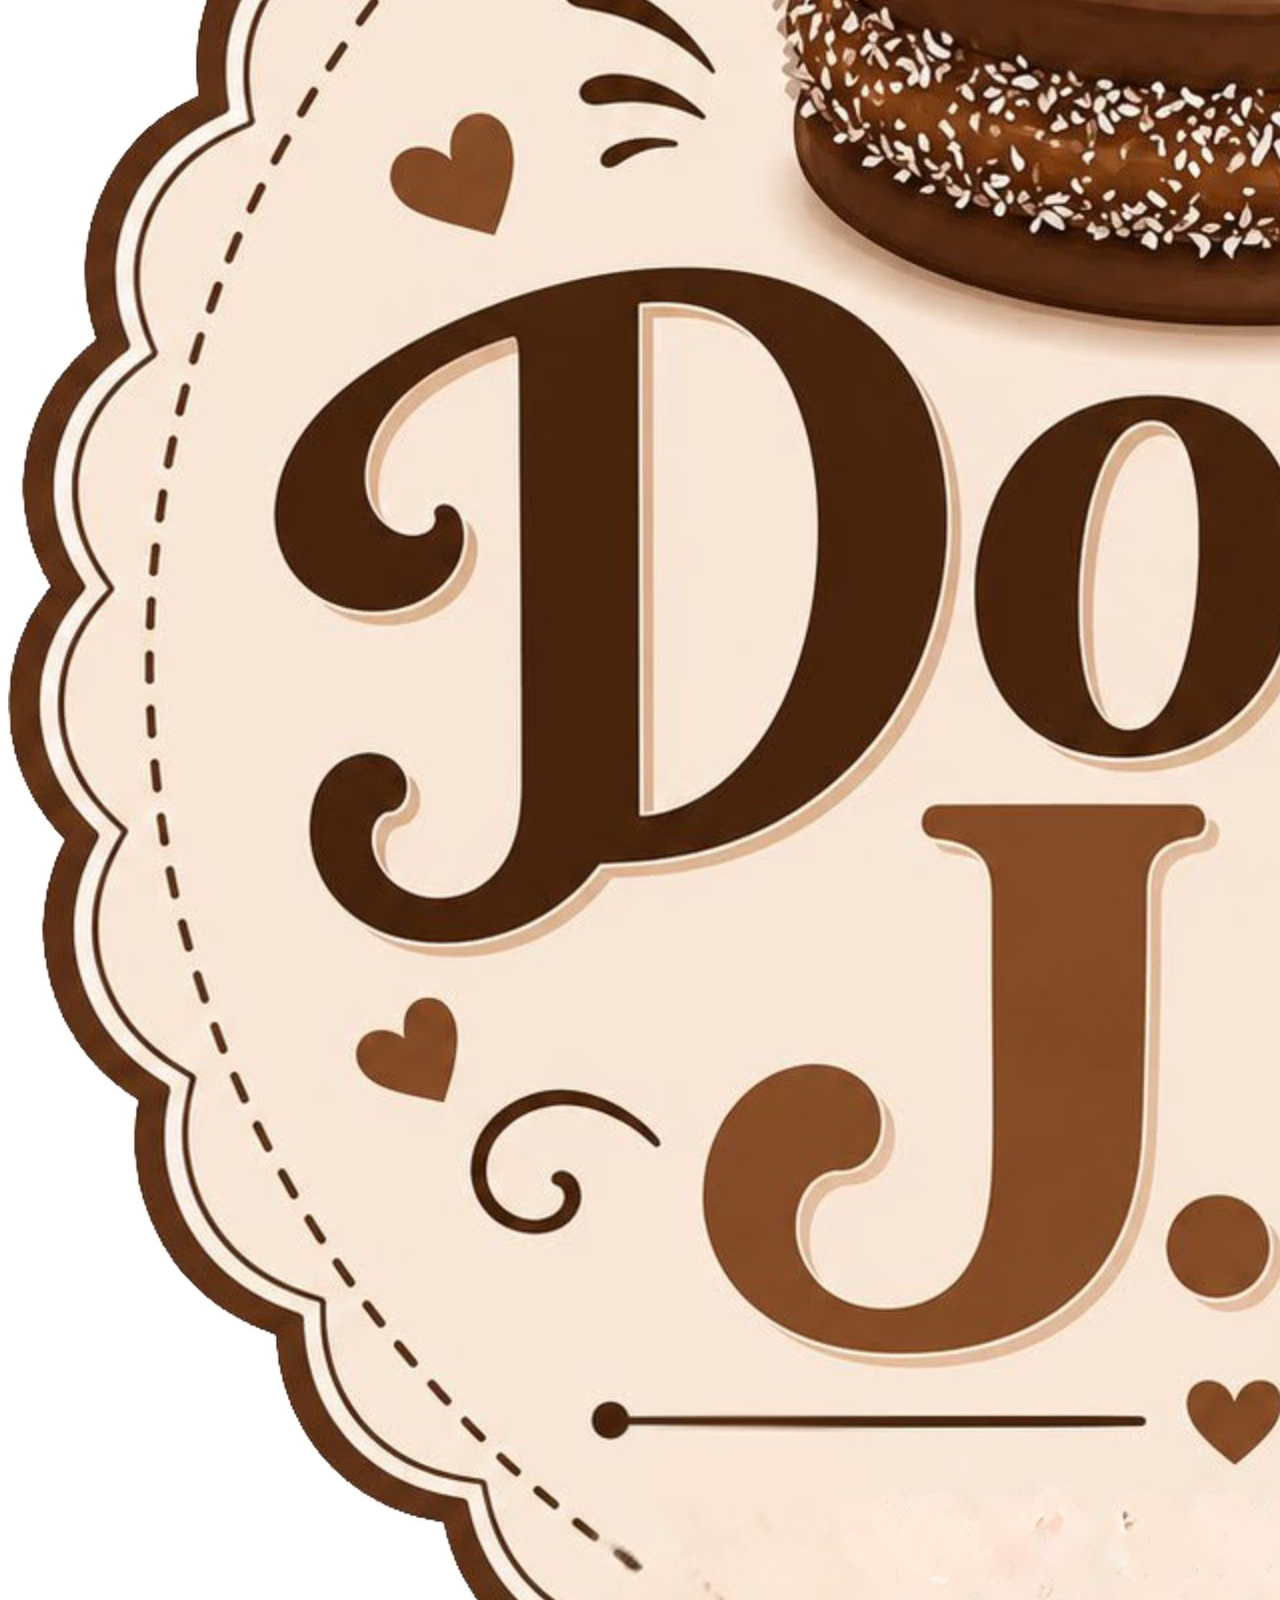
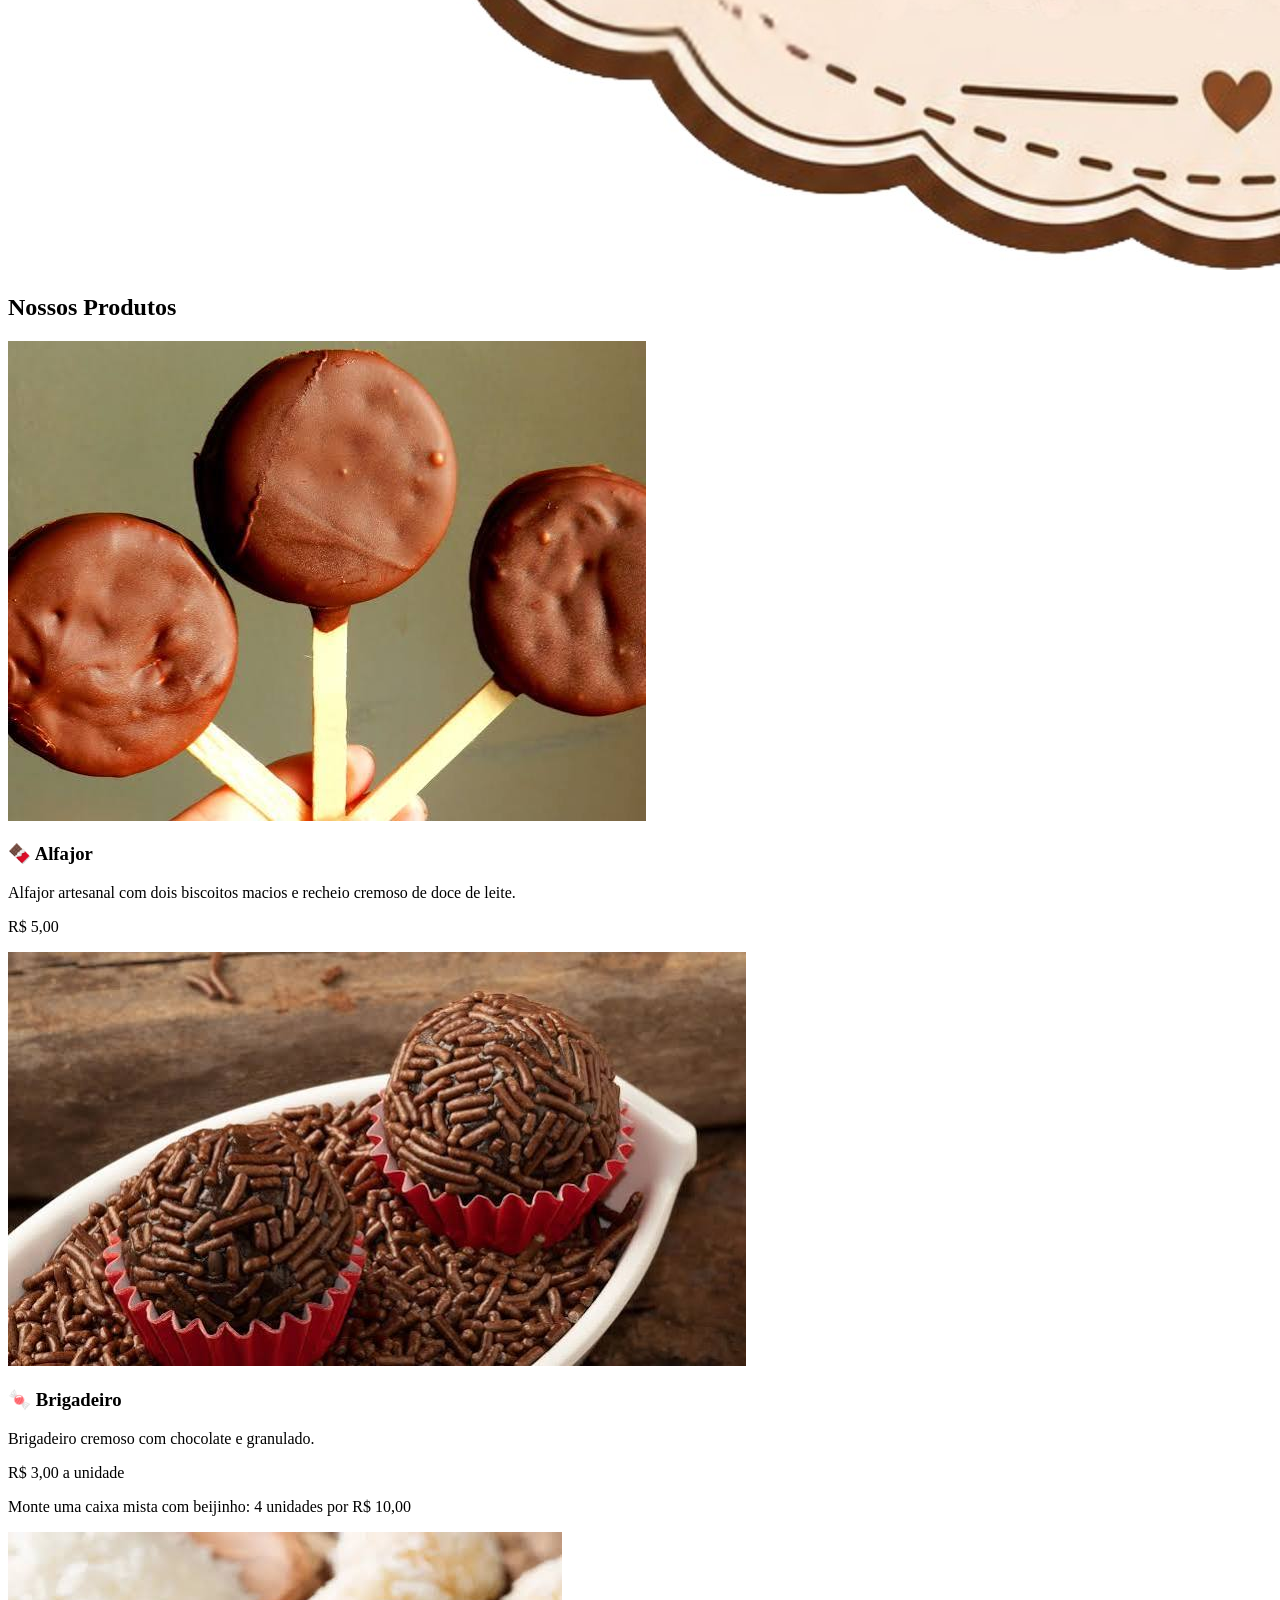
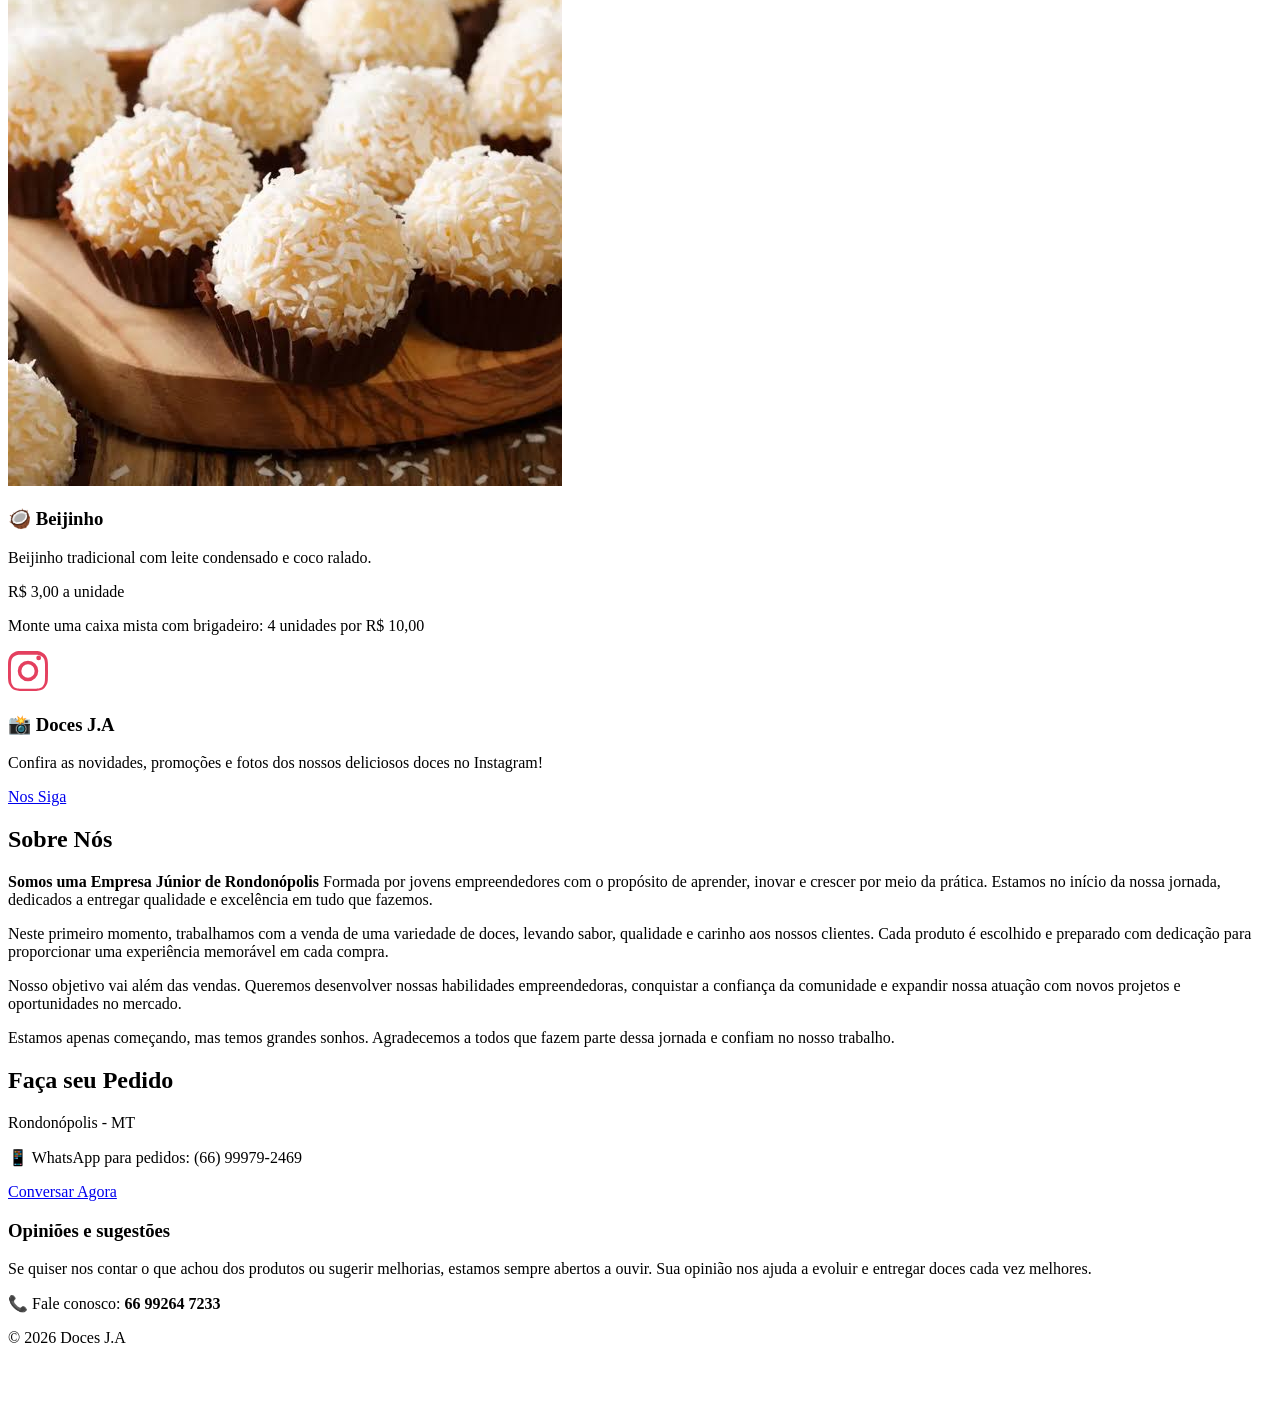
==== commit 8c2059c0: "Rename index (2).html to index.html" ====
--- a/index.html
+++ b/index.html
@@ -91,7 +91,9 @@
 
 <p>Brigadeiro cremoso com chocolate e granulado.</p>
 
-<p class="price">4 unidades por R$ 10,00</p>
+<p class="price">R$ 3,00 a unidade</p>
+
+<p class="price-note">Monte uma caixa mista com beijinho: 4 unidades por R$ 10,00</p>
 
 </div>
 
@@ -103,7 +105,9 @@
 
 <p>Beijinho tradicional com leite condensado e coco ralado.</p>
 
-<p class="price">4 unidades por R$ 10,00</p>
+<p class="price">R$ 3,00 a unidade</p>
+
+<p class="price-note">Monte uma caixa mista com brigadeiro: 4 unidades por R$ 10,00</p>
 
 </div>
 
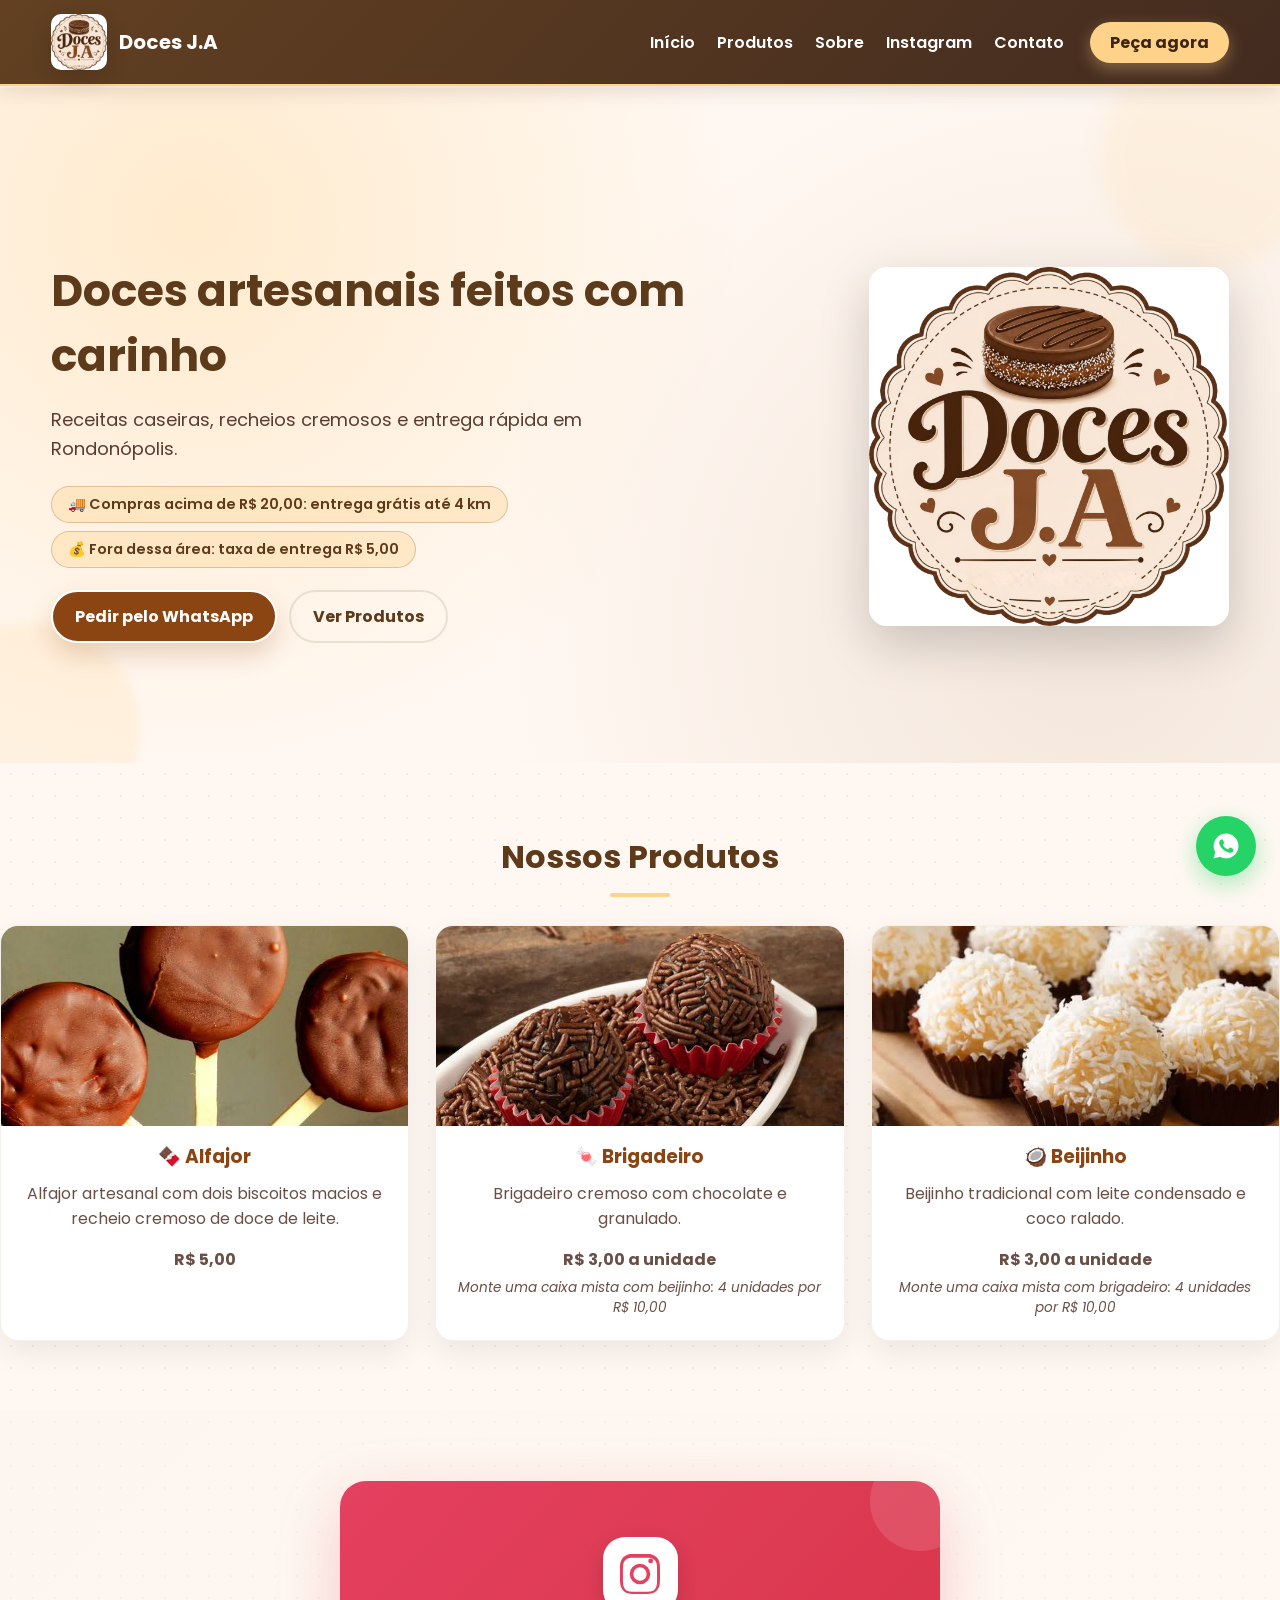
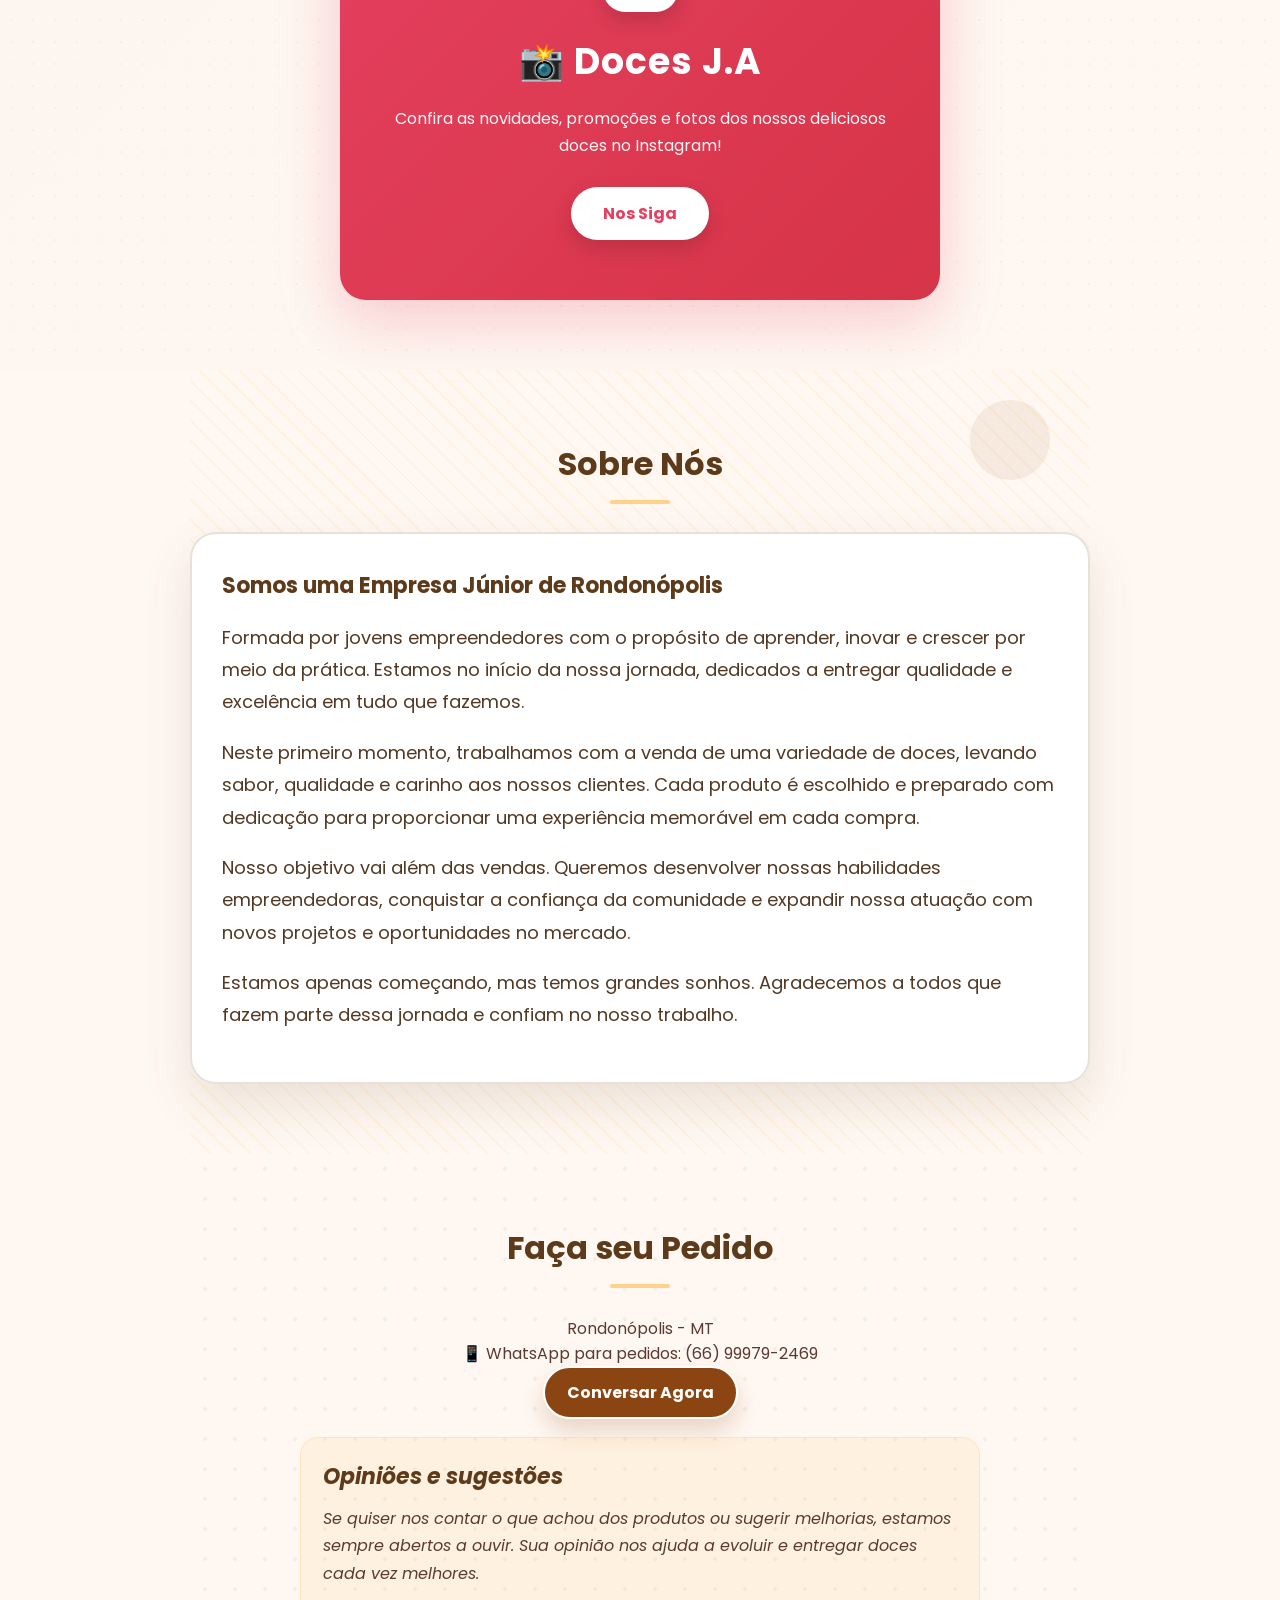
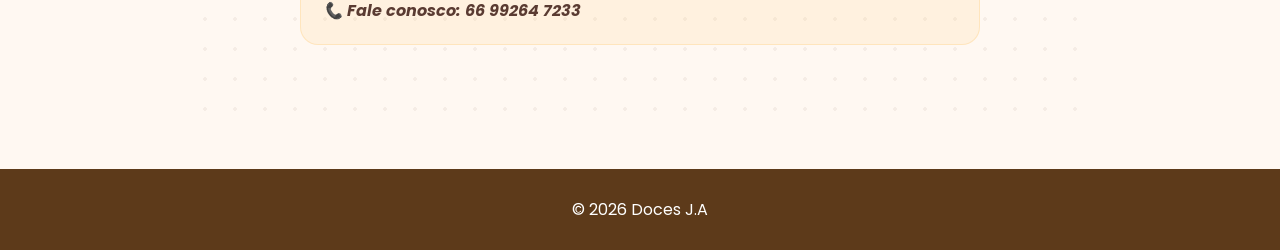
==== commit d04c34b1: "Update index.html" ====
--- a/index.html
+++ b/index.html
@@ -93,7 +93,8 @@
 
 <p class="price">R$ 3,00 a unidade</p>
 
-<p class="price-note">Monte uma caixa mista com beijinho: 4 unidades por R$ 10,00</p>
+<p class="price-note">Monte uma caixa mista com beijinho: 
+	                     4 unidades por R$ 10,00</p>
 
 </div>
 
@@ -107,7 +108,8 @@
 
 <p class="price">R$ 3,00 a unidade</p>
 
-<p class="price-note">Monte uma caixa mista com brigadeiro: 4 unidades por R$ 10,00</p>
+<p class="price-note">Monte uma caixa mista com brigadeiro:
+	                     4 unidades por R$ 10,00</p>
 
 </div>
 
--- a/style.css
+++ b/style.css
@@ -0,0 +1,608 @@
+:root{
+  --bg: #fff8f2;
+  --brown-900: #3c2418;
+  --brown-700: #5d3a1a;
+  --brown-500: #8b4513;
+  --accent: #ffd28a;
+  --card: #ffffff;
+  --radius: 18px;
+  --instagram: #E4405F;
+}
+
+*{
+  margin:0;
+  padding:0;
+  box-sizing:border-box;
+  font-family: 'Poppins', sans-serif;
+}
+
+html{scroll-behavior:smooth}
+
+body{
+  background:var(--bg);
+  color:var(--brown-900);
+  -webkit-font-smoothing:antialiased;
+  padding-top:88px;
+}
+
+.container{
+  width:92%;
+  max-width:1200px;
+  margin:0 auto;
+}
+
+header{
+  position:fixed;
+  top:0;
+  left:0;
+  width:100%;
+  background: linear-gradient(135deg, rgba(93,58,26,0.97) 0%, rgba(60,36,24,0.97) 100%);
+  backdrop-filter: blur(8px);
+  -webkit-backdrop-filter: blur(8px);
+  color:#fff;
+  z-index:1200;
+  box-shadow:0 6px 18px rgba(60,36,24,0.12);
+  border-bottom: 2px solid var(--accent);
+}
+
+.header-inner{
+  display:flex;
+  align-items:center;
+  justify-content:space-between;
+  padding:14px 0;
+}
+
+.brand{display:flex;align-items:center;gap:12px;text-decoration:none;color:inherit}
+.brand-logo{width:56px;height:56px;border-radius:10px;object-fit:cover;box-shadow:0 8px 20px rgba(0,0,0,0.15);transition:transform .25s ease}
+.brand:hover .brand-logo{transform:rotate(-4deg) scale(1.05)}
+.brand-text{font-weight:700;font-size:20px}
+
+.main-nav a{
+  position:relative;
+  color:#fff;
+  text-decoration:none;
+  margin-left:18px;
+  font-weight:600;
+  padding-bottom:4px;
+  transition:color .2s;
+}
+.main-nav a::after{
+  content:"";
+  position:absolute;
+  left:0;
+  bottom:0;
+  width:0;
+  height:2px;
+  background:var(--accent);
+  border-radius:999px;
+  transition:width .25s ease;
+}
+.main-nav a:hover{color:var(--accent)}
+.main-nav a:hover::after{width:100%}
+
+.main-nav a.nav-cta{
+  margin-left:22px;
+  padding:9px 20px;
+  border-radius:999px;
+  background:var(--accent);
+  color:var(--brown-900);
+  font-weight:700;
+  box-shadow:0 6px 16px rgba(255,210,138,0.35);
+  transition:transform .2s, box-shadow .2s;
+}
+.main-nav a.nav-cta::after{display:none}
+.main-nav a.nav-cta:hover{
+  color:var(--brown-900);
+  transform:translateY(-2px);
+  box-shadow:0 10px 22px rgba(255,210,138,0.5);
+}
+
+@media(max-width:900px){
+  .main-nav a.nav-cta{margin-left:12px}
+}
+
+.hero{
+  padding-top:110px;
+  padding-bottom:60px;
+  background: radial-gradient(circle at 15% 20%, rgba(255,210,138,0.35) 0%, transparent 45%),
+              radial-gradient(circle at 85% 80%, rgba(139,69,19,0.10) 0%, transparent 50%),
+              var(--bg);
+  position: relative;
+  overflow: hidden;
+}
+
+.hero::before{
+  content:"";
+  position:absolute;
+  top:-40px; right:-40px;
+  width:220px; height:220px;
+  background: var(--accent);
+  opacity:0.15;
+  border-radius:50%;
+  filter: blur(10px);
+}
+
+.hero-content{
+  display:flex;
+  align-items:center;
+  justify-content:space-between;
+  gap:40px;
+  padding:60px 0;
+  position:relative;
+  z-index:1;
+}
+
+.hero-text{flex:1;max-width:640px}
+.hero-text h1{font-size:44px;color:var(--brown-700);margin-bottom:18px}
+.hero-text p{font-size:18px;line-height:1.6;color:#5a3b32;margin-bottom:22px}
+
+.hero-ctas{display:flex;gap:12px;flex-wrap:wrap}
+.btn{display:inline-block;padding:12px 22px;border-radius:999px;text-decoration:none;font-weight:700}
+.btn.primary{background:var(--brown-500);color:#fff;border:2px solid #fff;box-shadow:0 12px 25px rgba(139,69,19,0.2);transition:transform .2s,box-shadow .2s}
+.btn.primary:hover{background:#a0522d;transform:translateY(-2px);box-shadow:0 18px 28px rgba(139,69,19,0.28)}
+.btn.ghost{background:transparent;border:2px solid rgba(93,58,26,0.12);color:var(--brown-700)}
+
+.hero-media{width:360px;flex-shrink:0;text-align:center}
+.hero-logo{width:100%;max-width:360px;border-radius:18px;box-shadow:0 18px 50px rgba(0,0,0,0.18);object-fit:cover}
+
+section{padding:70px 0;position:relative}
+
+section h2{text-align:center;margin-bottom:28px;color:var(--brown-700);font-size:32px;position:relative;z-index:1}
+
+/* Padrão de bolinhas suave atrás dos Produtos */
+#produtos{
+  background-color:var(--bg);
+  background-image: radial-gradient(rgba(139,69,19,0.08) 1.5px, transparent 1.5px);
+  background-size: 22px 22px;
+}
+
+/* Padrão de listras diagonais suave atrás do Sobre */
+#sobre{
+  background-color:var(--bg);
+  background-image: repeating-linear-gradient(45deg, rgba(255,210,138,0.15) 0px, rgba(255,210,138,0.15) 2px, transparent 2px, transparent 14px);
+}
+
+/* Padrão de bolinhas maiores atrás do Contato */
+#contato{
+  background-color:var(--bg);
+  background-image: radial-gradient(rgba(93,58,26,0.06) 2px, transparent 2px);
+  background-size: 30px 30px;
+}
+
+/* Conteúdo das seções fica por cima do padrão */
+#produtos .cards,
+#sobre .about-card,
+#contato > p,
+#contato .botao,
+#contato .feedback-box{
+  position:relative;
+  z-index:1;
+}
+
+.cards{display:grid;grid-template-columns:repeat(auto-fit,minmax(220px,1fr));gap:26px}
+.card{background:var(--card);border-radius:var(--radius);padding:22px;text-align:center;box-shadow:0 12px 30px rgba(0,0,0,0.07);transition:transform .28s;overflow:hidden;border:1px solid rgba(139,69,19,0.08)}
+.card:hover{transform:translateY(-8px)}
+.card-image{width:calc(100% + 44px);height:200px;object-fit:cover;display:block;margin:-22px -22px 16px -22px}
+.card h3{color:var(--brown-500);margin-bottom:10px}
+.card p{color:#6a4f46}
+.price{margin-top:16px;color:#b85b16;font-weight:700}
+.price-note{margin-top:6px;color:#8a6a5f;font-size:0.85rem;font-style:italic}
+
+#instagram{
+  background-color:#fdf6f0;
+  background-image:
+    radial-gradient(rgba(228,64,95,0.05) 1.5px, transparent 1.5px),
+    linear-gradient(135deg, #fdf6f0 0%, #fff8f2 100%);
+  background-size: 22px 22px, 100% 100%;
+}
+
+#instagram .instagram-box{position:relative;z-index:1}
+
+.instagram-box{
+
+  position:relative;
+
+  max-width:600px;
+
+  margin:0 auto;
+
+  background:
+    linear-gradient(
+      135deg,
+      #E4405F 0%,
+      #d63447 100%
+    );
+
+  border-radius:26px;
+
+  padding:56px 40px 60px;
+
+  display:flex;
+
+  flex-direction:column;
+
+  align-items:center;
+
+  text-align:center;
+
+  box-shadow:
+    0 20px 60px rgba(228,64,95,0.25);
+
+  color:#fff;
+
+  overflow:hidden;
+
+}
+
+
+/* Ícone Instagram (elemento real no HTML, agora no fluxo normal — não sobrepõe mais nada) */
+
+.instagram-icon{
+
+  width:75px;
+
+  height:75px;
+
+  display:flex;
+
+  align-items:center;
+
+  justify-content:center;
+
+  border-radius:22px;
+
+  background:#fff;
+
+  box-shadow:
+    0 8px 20px rgba(0,0,0,.15);
+
+  margin-bottom:22px;
+
+  flex-shrink:0;
+
+}
+
+.instagram-icon svg{width:40px;height:40px}
+
+.instagram-box h3{
+  font-size:36px;
+  margin-bottom:16px;
+  font-weight:700;
+  letter-spacing:1px;
+}
+
+.instagram-box p{
+  font-size:16px;
+  line-height:1.7;
+  margin-bottom:28px;
+  opacity:0.95;
+}
+
+.instagram-box .btn.instagram{
+  background:#fff;
+  color:var(--instagram);
+  border:none;
+  padding:14px 32px;
+  font-weight:700;
+  font-size:16px;
+  box-shadow:0 8px 20px rgba(0,0,0,0.15);
+  transition:all .3s;
+}
+
+.instagram-box .btn.instagram:hover{
+  transform:translateY(-3px);
+  box-shadow:0 12px 28px rgba(0,0,0,0.2);
+}
+
+#sobre,#contato{max-width:900px;margin:0 auto;text-align:center;color:#5a3b32}
+
+.feedback-box{
+  background:rgba(255,210,138,0.18);
+  border:1px solid rgba(255,210,138,0.4);
+  border-radius:18px;
+  padding:20px 22px;
+  margin:18px auto 14px;
+  max-width:680px;
+  color:#5a3b32;
+  font-style:italic;
+  line-height:1.7;
+  text-align:left;
+}
+
+.feedback-box h3{
+  margin-bottom:10px;
+  color:var(--brown-700);
+  font-size:22px;
+}
+
+.feedback-box p:last-child{
+  margin-top:10px;
+  font-weight:700;
+}
+
+.about-card{
+  background:rgba(255,255,255,0.95);
+  border:2px solid rgba(141,101,69,0.2);
+  border-radius:26px;
+  padding:32px 30px;
+  box-shadow:0 20px 50px rgba(93,58,26,0.12);
+  text-align:left;
+  line-height:1.8;
+  color:#533823;
+}
+
+.about-card p{
+  margin-bottom:18px;
+  font-size:18px;
+}
+
+.about-card strong{
+  display:block;
+  font-size:22px;
+  color:var(--brown-700);
+  margin-bottom:16px;
+}
+
+footer{background:var(--brown-700);color:#fff;padding:28px 0;margin-top:40px;text-align:center}
+
+.whatsapp-float{
+  position: fixed;
+  bottom: 24px;
+  right: 24px;
+  background: #25D366;
+  width: 60px;
+  height: 60px;
+  border-radius: 50%;
+  display: flex;
+  align-items: center;
+  justify-content: center;
+  box-shadow: 0 8px 24px rgba(37,211,102,0.4);
+  z-index: 1300;
+  transition: transform .2s, box-shadow .2s;
+  animation: pulse 2.5s infinite;
+}
+
+.whatsapp-float:hover{
+  transform: scale(1.1);
+  box-shadow: 0 10px 30px rgba(37,211,102,0.55);
+}
+
+@keyframes pulse{
+  0%   { box-shadow: 0 0 0 0 rgba(37,211,102,0.5); }
+  70%  { box-shadow: 0 0 0 14px rgba(37,211,102,0); }
+  100% { box-shadow: 0 0 0 0 rgba(37,211,102,0); }
+}
+
+@media(max-width:900px){
+  .hero-content{flex-direction:column-reverse;align-items:center;text-align:center;padding:40px 0}
+  .hero-media{width:320px}
+  .hero-text h1{font-size:34px}
+  .hero-text p{font-size:17px}
+  .main-nav a{margin-left:12px}
+  .header-inner{flex-direction:column;align-items:flex-start;gap:14px}
+  .main-nav{display:flex;flex-wrap:wrap;justify-content:center;gap:10px}
+  .instagram-box{padding:44px 30px 40px}
+  .instagram-box h3{font-size:28px}
+  .instagram-icon{width:62px;height:62px;margin-bottom:18px}
+  .instagram-icon svg{width:32px;height:32px}
+}
+
+@media(max-width:640px){
+  .hero-content{padding:32px 0}
+  .hero-media{width:260px}
+  .hero-text h1{font-size:28px}
+  .hero-text p{font-size:16px}
+  .hero-ctas{flex-direction:column;align-items:center}
+  .instagram-box{padding:36px 20px 30px}
+  .instagram-box h3{font-size:24px}
+  .instagram-icon{width:56px;height:56px;margin-bottom:16px}
+  .instagram-icon svg{width:28px;height:28px}
+  .instagram-box p{font-size:14px}
+}
+
+@media(max-width:480px){
+  .brand-text{display:none}
+  .brand-logo{width:48px;height:48px}
+  .hero-media{width:220px}
+  .hero-text p{font-size:15px}
+  .cards{gap:18px}
+  section{padding:50px 0}
+  .about-card{padding:22px 20px;font-size:15px}
+  .instagram-box{padding:30px 18px 25px}
+  .instagram-box h3{font-size:22px;margin-bottom:12px}
+  .instagram-icon{width:48px;height:48px;margin-bottom:12px}
+  .instagram-icon svg{width:24px;height:24px}
+  .instagram-box p{font-size:13px;margin-bottom:20px}
+  .whatsapp-float{
+    width: 52px;
+    height: 52px;
+    bottom: 16px;
+    right: 16px;
+  }
+}
+.hero-delivery-info {
+display: flex;
+flex-direction: column;
+gap: 8px;
+margin: 16px 0 22px;
+}
+
+.delivery-badge {
+display: inline-flex;
+align-items: center;
+width: fit-content;
+background: rgba(255, 210, 138, 0.35);
+border: 1px solid rgba(139, 69, 19, 0.25);
+border-radius: 20px;
+padding: 7px 16px;
+font-size: 0.9rem;
+font-weight: 600;
+color: var(--brown-700);
+}
+
+@media (max-width: 900px) {
+.hero-delivery-info {
+align-items: center;
+}
+}
+
+@media (max-width: 480px) {
+.delivery-badge {
+font-size: 0.8rem;
+padding: 6px 12px;
+}
+}
+/* ==========================================================
+   DETALHES DECORATIVOS EXTRAS
+========================================================== */
+
+
+/* Mancha decorativa no Hero */
+
+.hero::after{
+
+    content:"";
+
+    position:absolute;
+
+    bottom:-80px;
+
+    left:-80px;
+
+    width:220px;
+
+    height:220px;
+
+    background:rgba(255,210,138,.18);
+
+    border-radius:50%;
+
+    filter:blur(5px);
+
+    pointer-events:none;
+
+}
+
+
+/* Linha decorativa nos títulos */
+
+section h2::after{
+
+    content:"";
+
+    display:block;
+
+    width:60px;
+
+    height:4px;
+
+    margin:12px auto 0;
+
+    border-radius:999px;
+
+    background:var(--accent);
+
+}
+
+
+/* Detalhe nos cards */
+
+.card{
+
+    position:relative;
+
+}
+
+
+.card::before{
+
+    content:"";
+
+    position:absolute;
+
+    top:0;
+
+    left:0;
+
+    width:100%;
+
+    height:4px;
+
+    background:var(--accent);
+
+    transform:scaleX(0);
+
+    transition:.3s ease;
+
+}
+
+
+.card:hover::before{
+
+    transform:scaleX(1);
+
+}
+
+
+/* Detalhe no Instagram */
+
+.instagram-box{
+
+    position:relative;
+
+    overflow:hidden;
+
+}
+
+
+.instagram-box::before{
+
+    content:"";
+
+    position:absolute;
+
+    top:-30px;
+
+    right:-30px;
+
+    width:100px;
+
+    height:100px;
+
+    border-radius:50%;
+
+    background:rgba(255,255,255,.12);
+
+}
+
+
+/* Detalhe no Sobre */
+
+#sobre::before{
+
+    content:"";
+
+    position:absolute;
+
+    width:80px;
+
+    height:80px;
+
+    top:30px;
+
+    right:40px;
+
+    border-radius:50%;
+
+    background:rgba(139,69,19,.08);
+
+}
+
+
+/* WhatsApp */
+
+.whatsapp-float:hover{
+
+    transform:translateY(-5px) scale(1.08);
+
+}
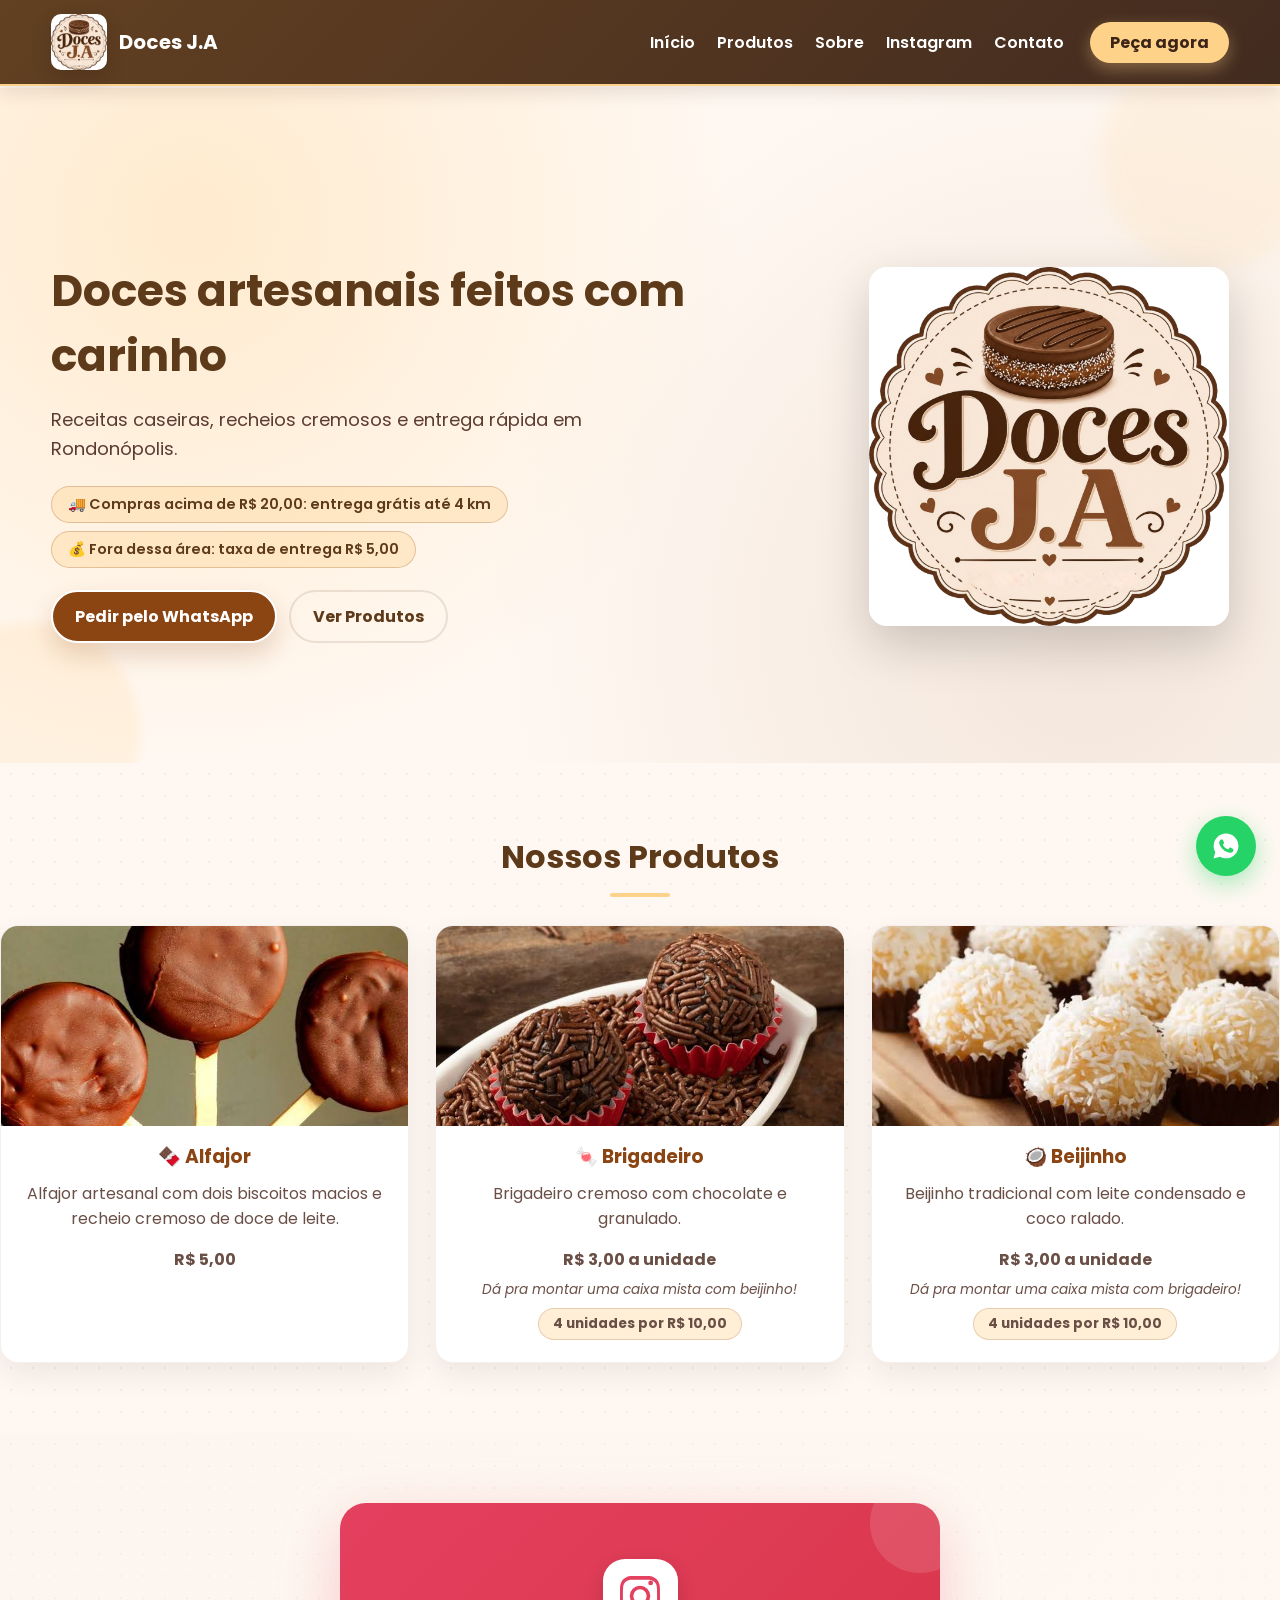
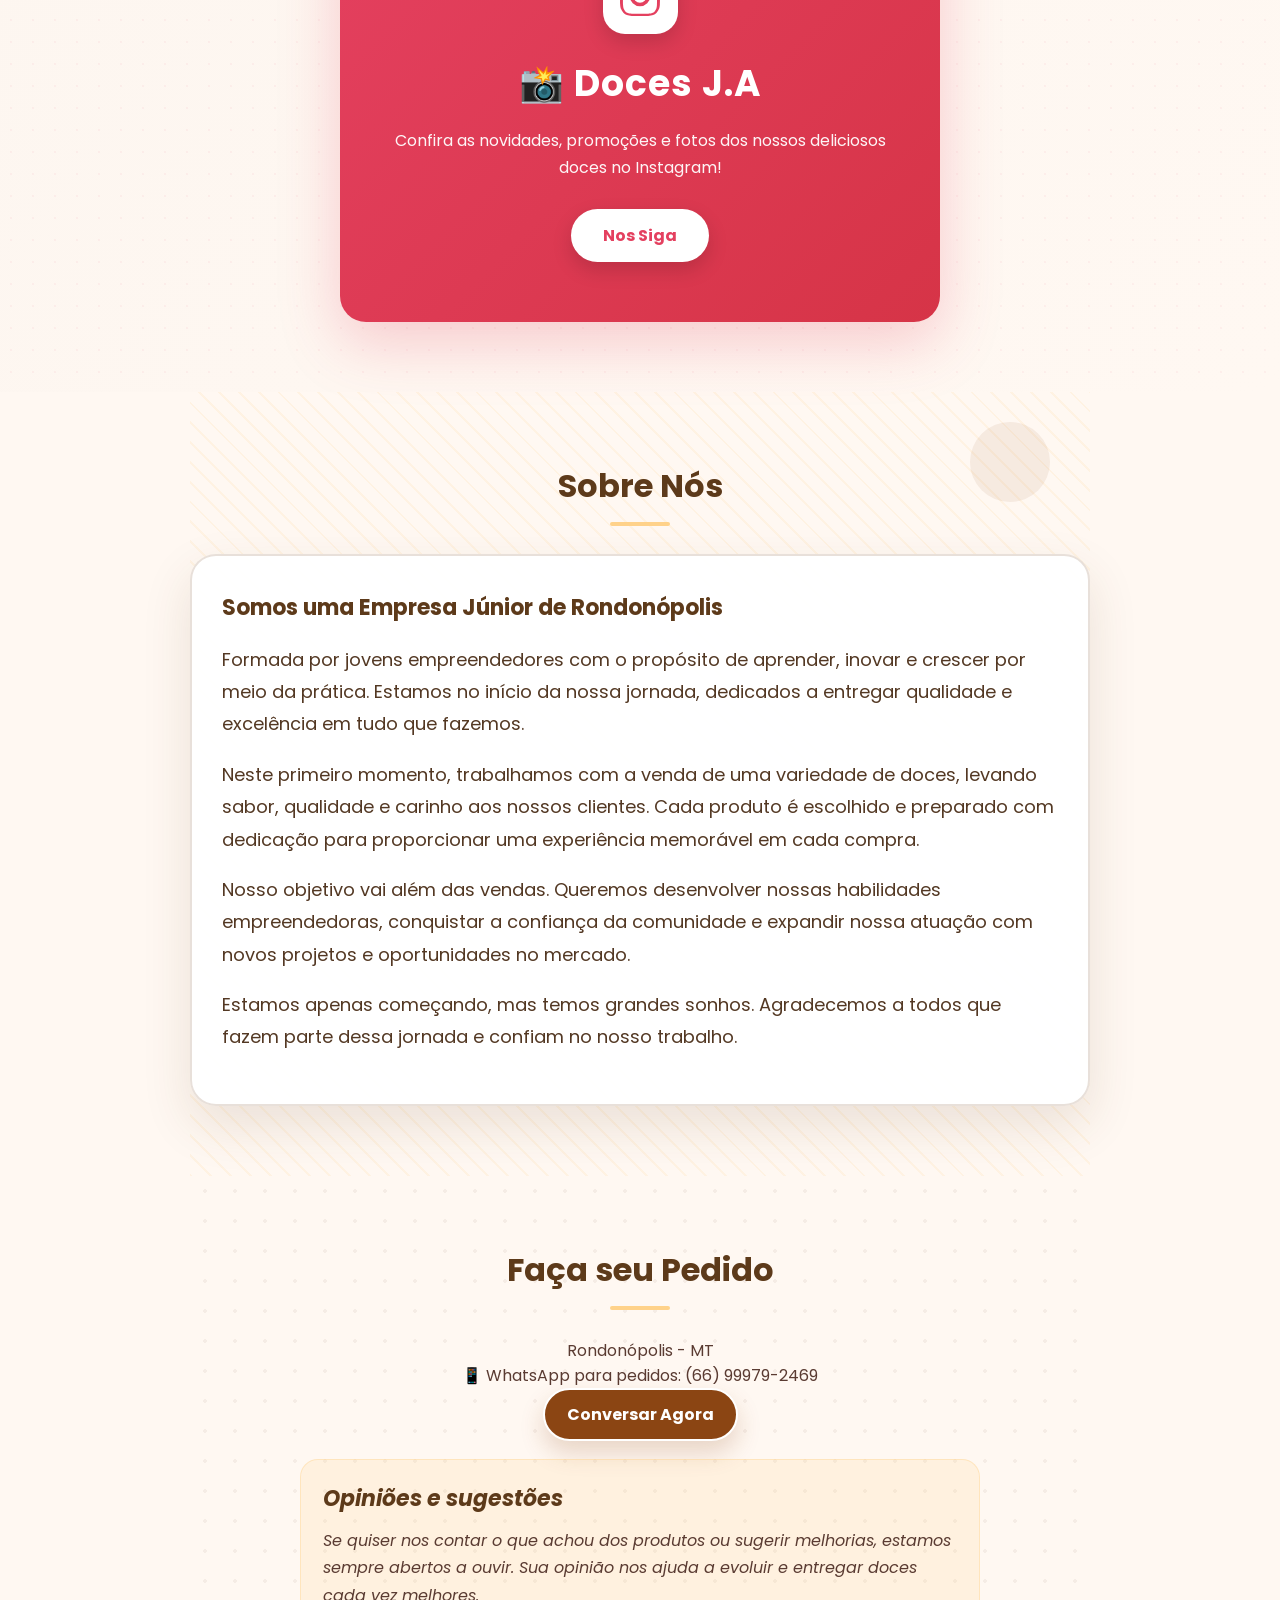
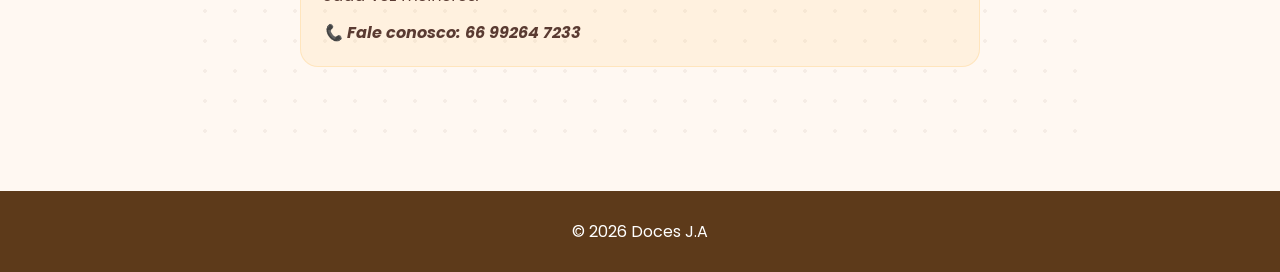
==== commit b56cc50e: "Add files via upload" ====
--- a/index.html
+++ b/index.html
@@ -93,8 +93,9 @@
 
 <p class="price">R$ 3,00 a unidade</p>
 
-<p class="price-note">Monte uma caixa mista com beijinho: 
-	                     4 unidades por R$ 10,00</p>
+<p class="price-note">Dá pra montar uma caixa mista com beijinho!</p>
+
+<p class="price-combo">4 unidades por R$ 10,00</p>
 
 </div>
 
@@ -108,8 +109,9 @@
 
 <p class="price">R$ 3,00 a unidade</p>
 
-<p class="price-note">Monte uma caixa mista com brigadeiro:
-	                     4 unidades por R$ 10,00</p>
+<p class="price-note">Dá pra montar uma caixa mista com brigadeiro!</p>
+
+<p class="price-combo">4 unidades por R$ 10,00</p>
 
 </div>
 
--- a/style.css
+++ b/style.css
@@ -186,7 +186,18 @@
 .card h3{color:var(--brown-500);margin-bottom:10px}
 .card p{color:#6a4f46}
 .price{margin-top:16px;color:#b85b16;font-weight:700}
-.price-note{margin-top:6px;color:#8a6a5f;font-size:0.85rem;font-style:italic}
+.price-note{margin-top:8px;color:#8a6a5f;font-size:0.85rem;font-style:italic}
+.price-combo{
+  display:inline-block;
+  margin-top:8px;
+  padding:5px 14px;
+  background:rgba(255,210,138,0.35);
+  border:1px solid rgba(139,69,19,0.2);
+  border-radius:999px;
+  color:var(--brown-700);
+  font-weight:700;
+  font-size:0.85rem;
+}
 
 #instagram{
   background-color:#fdf6f0;
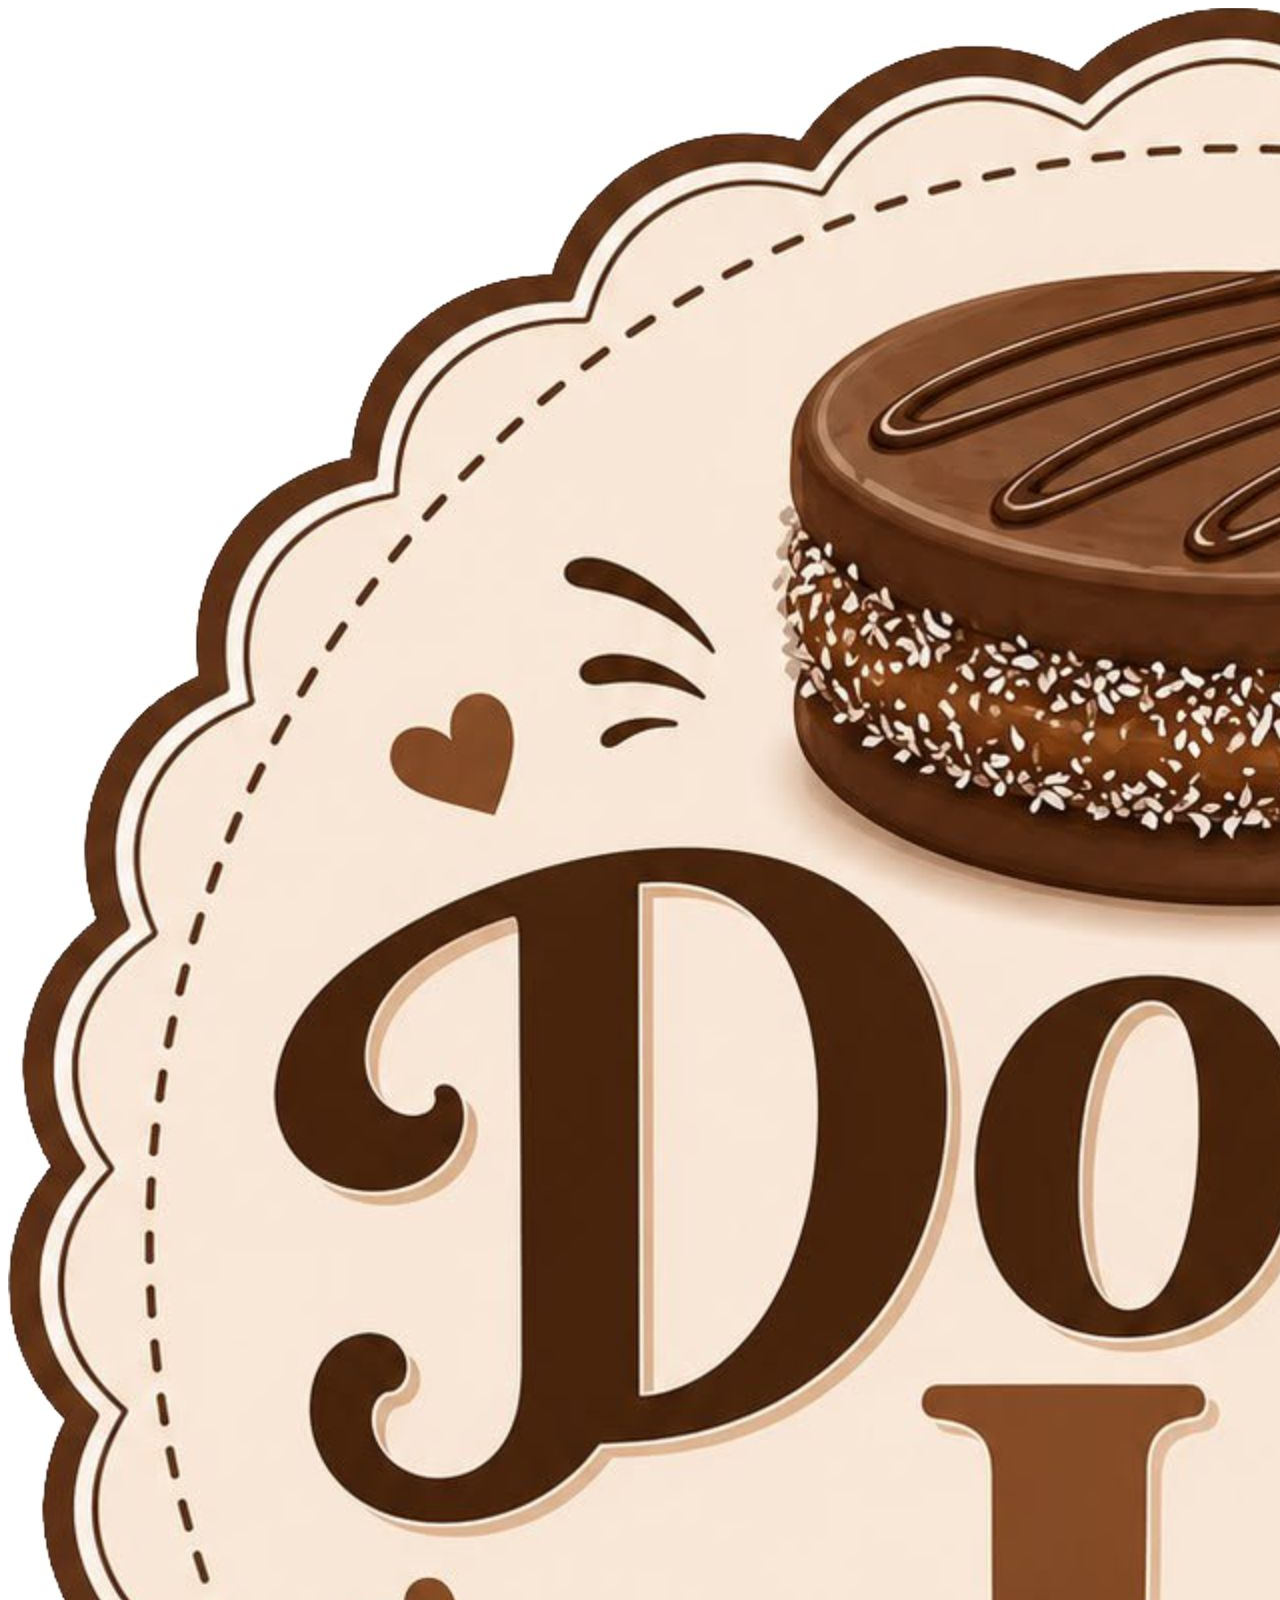
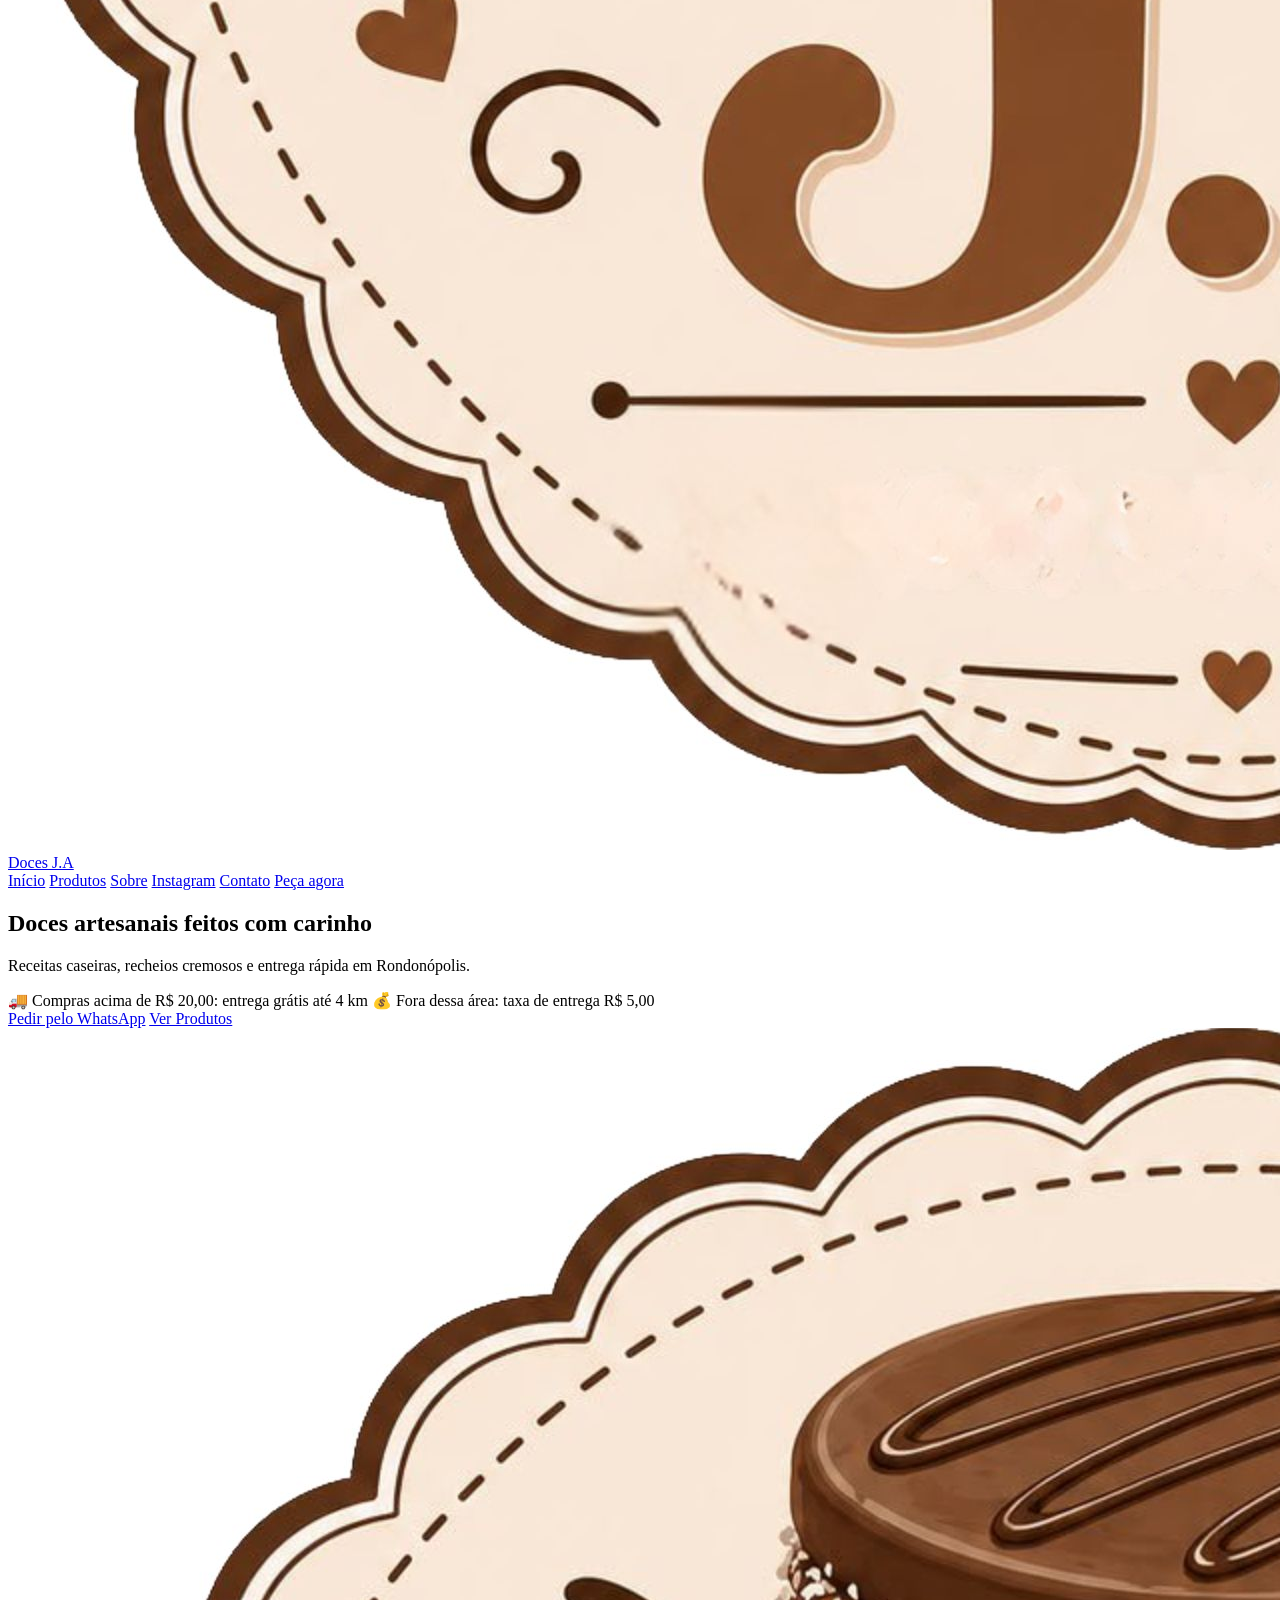
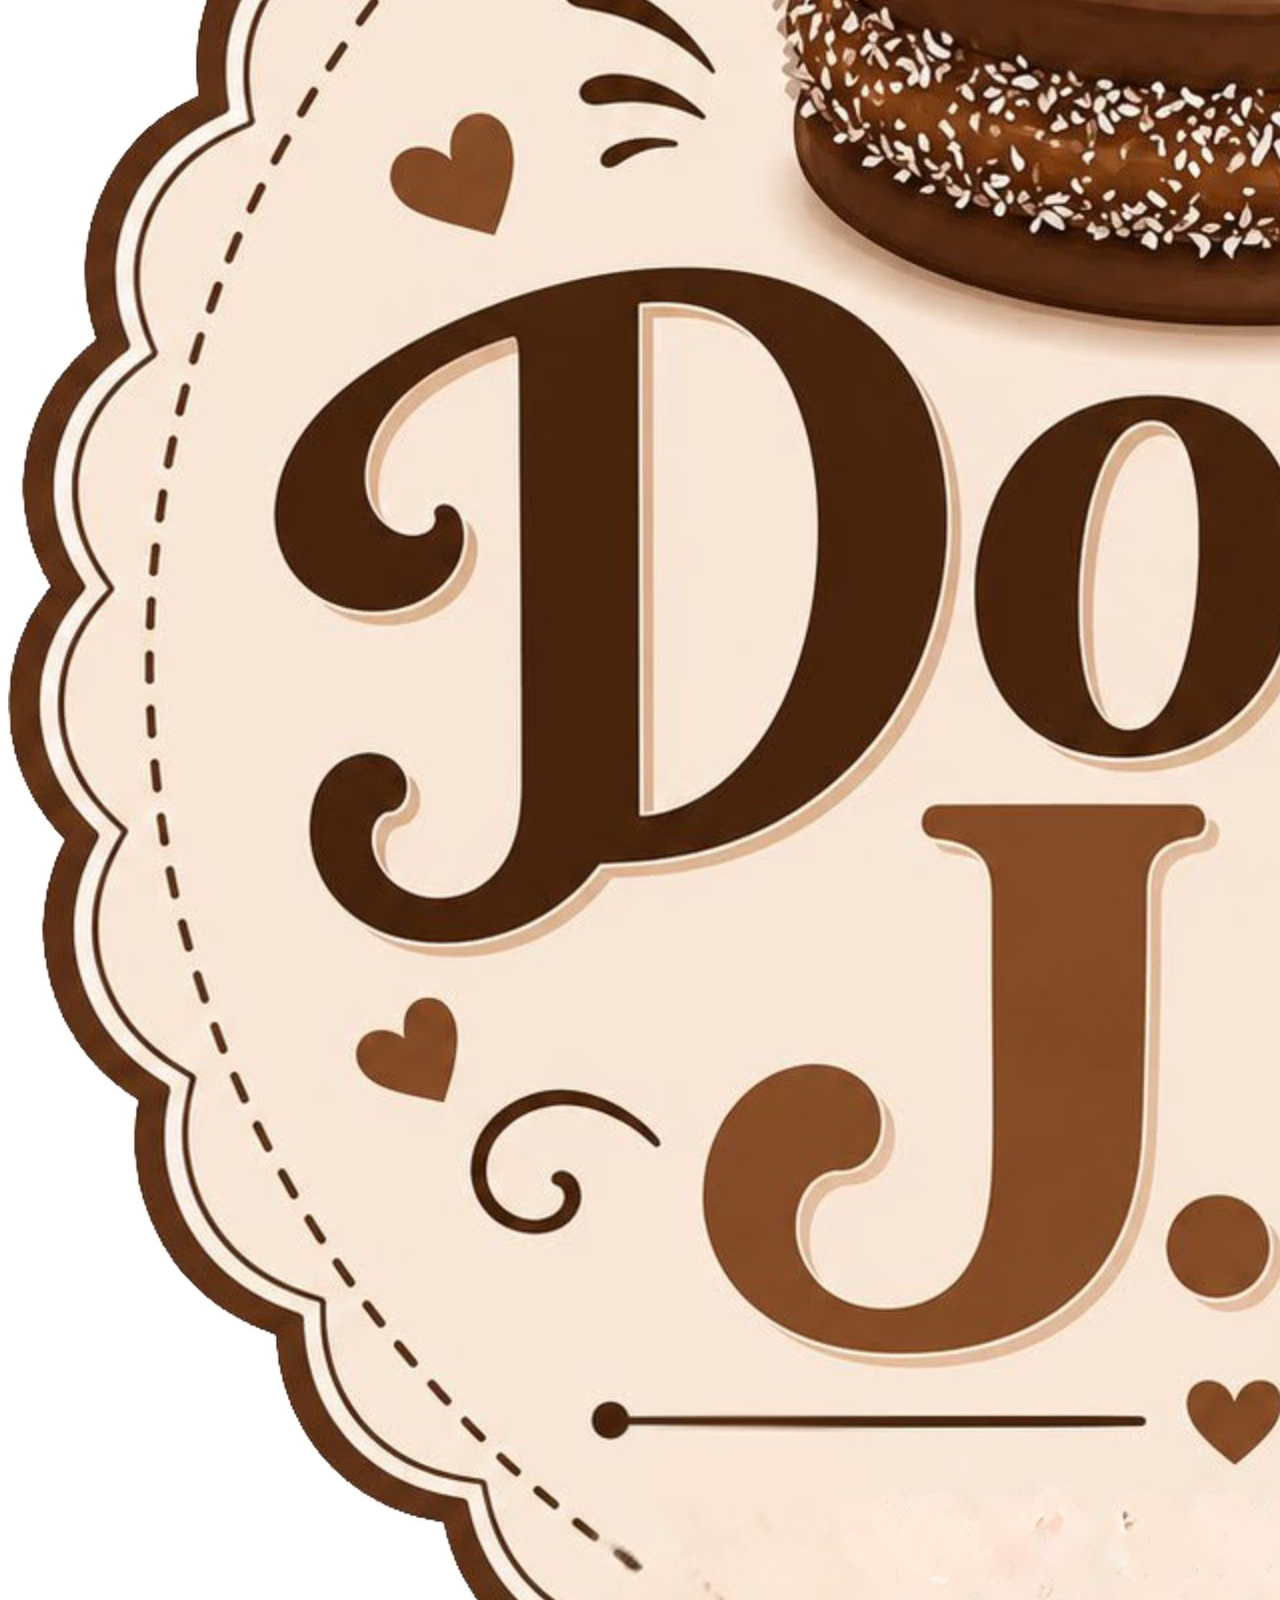
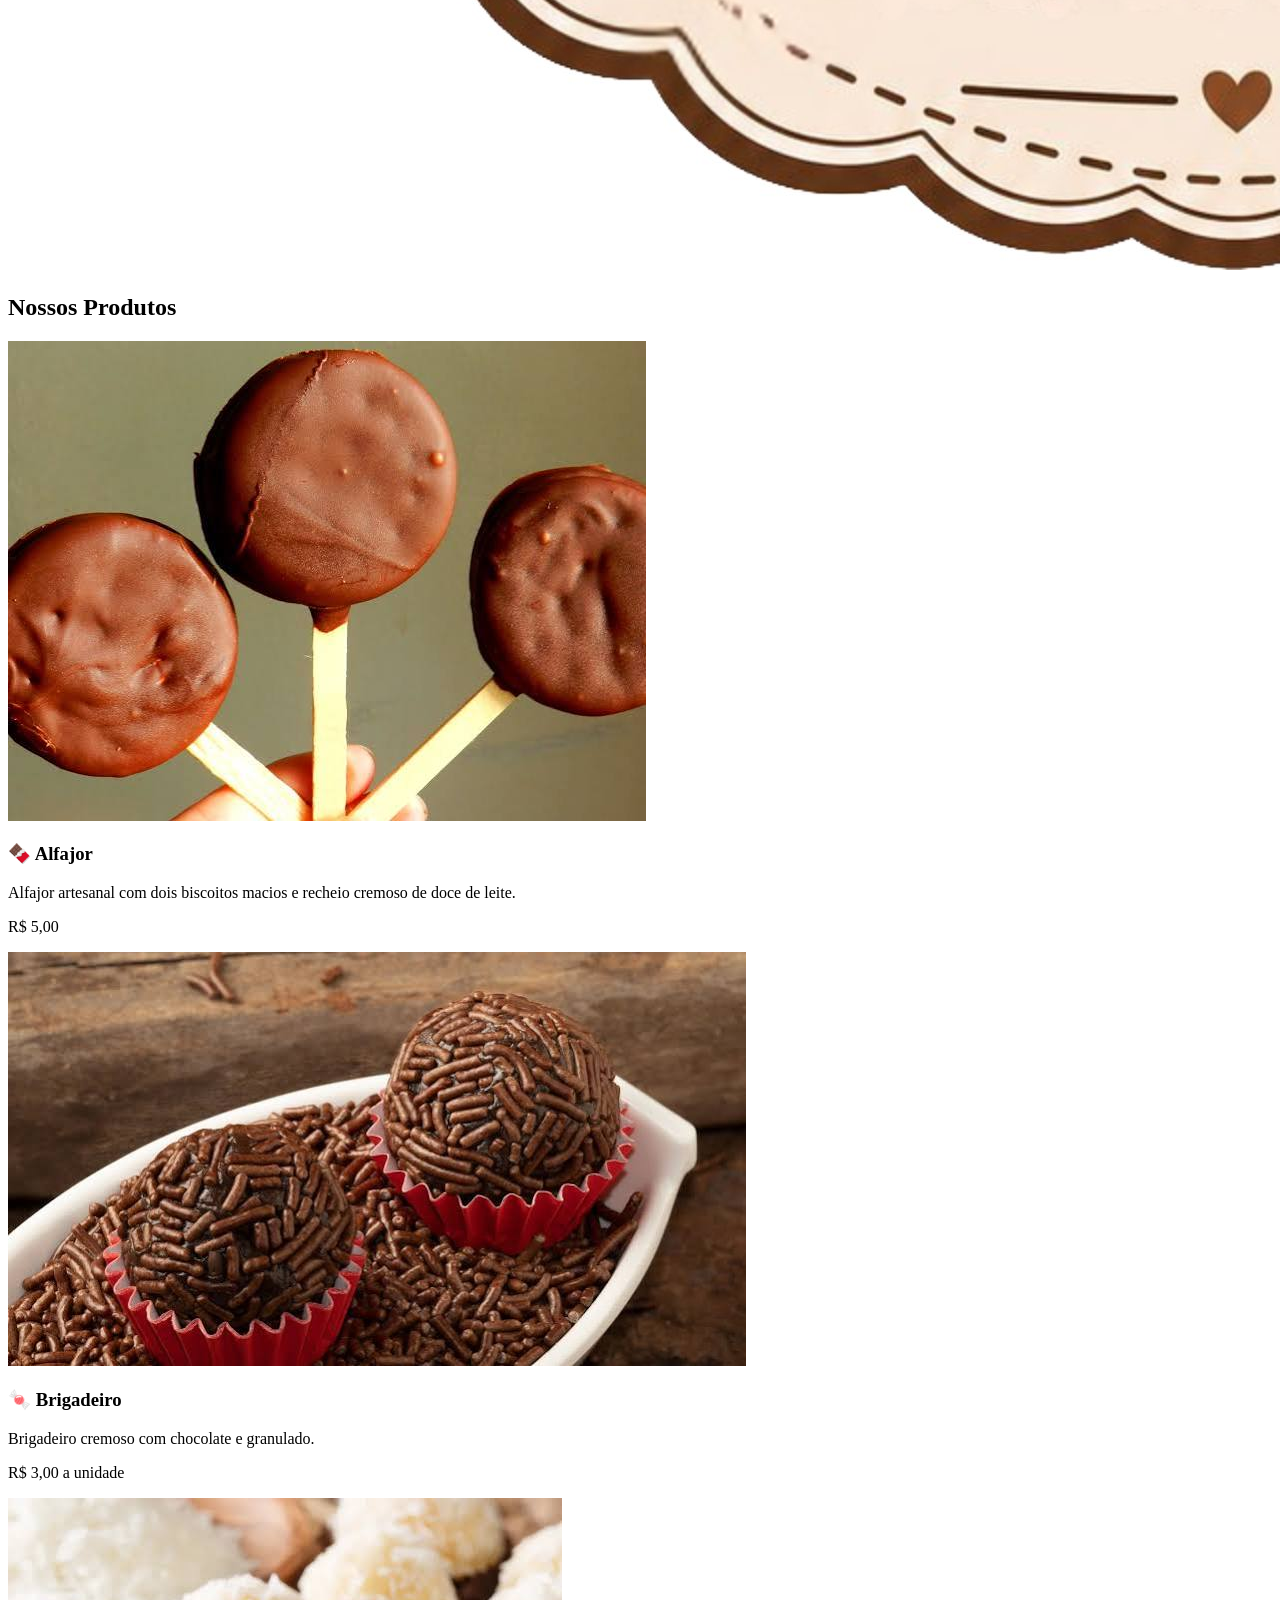
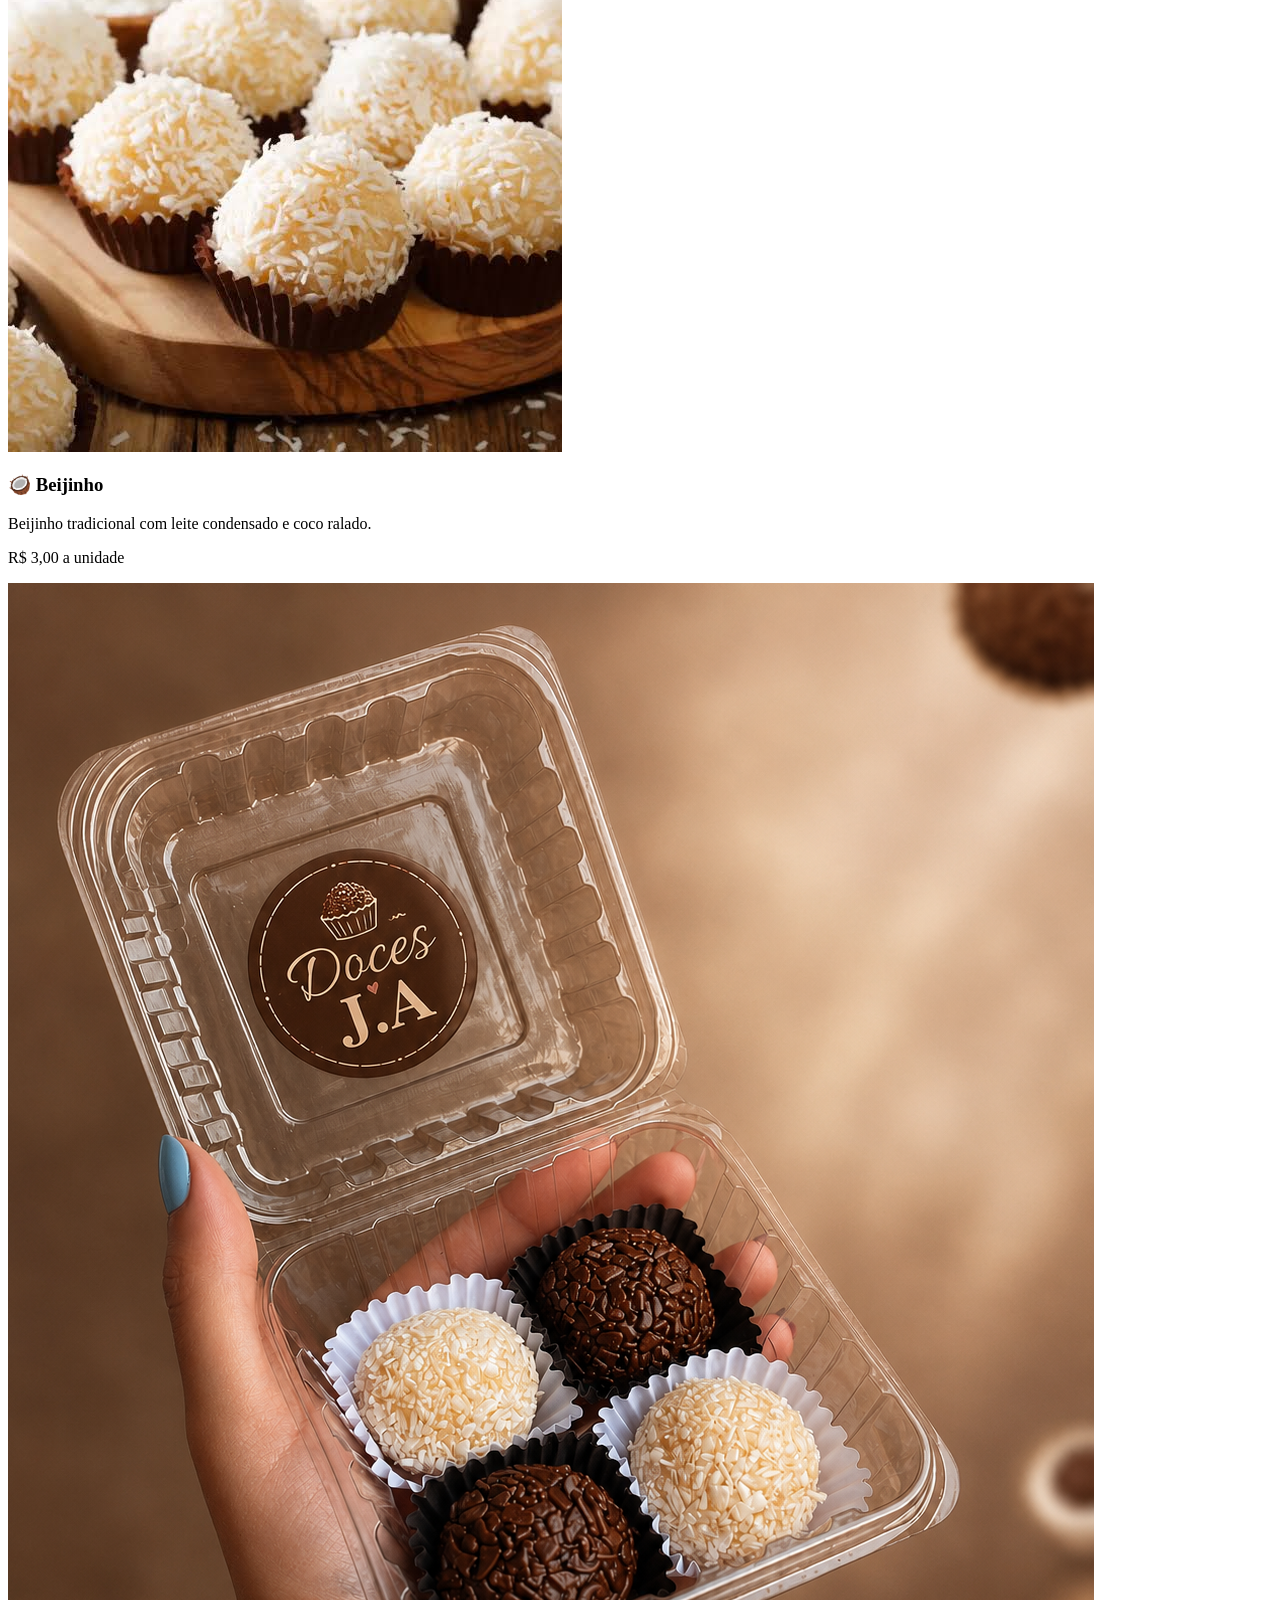
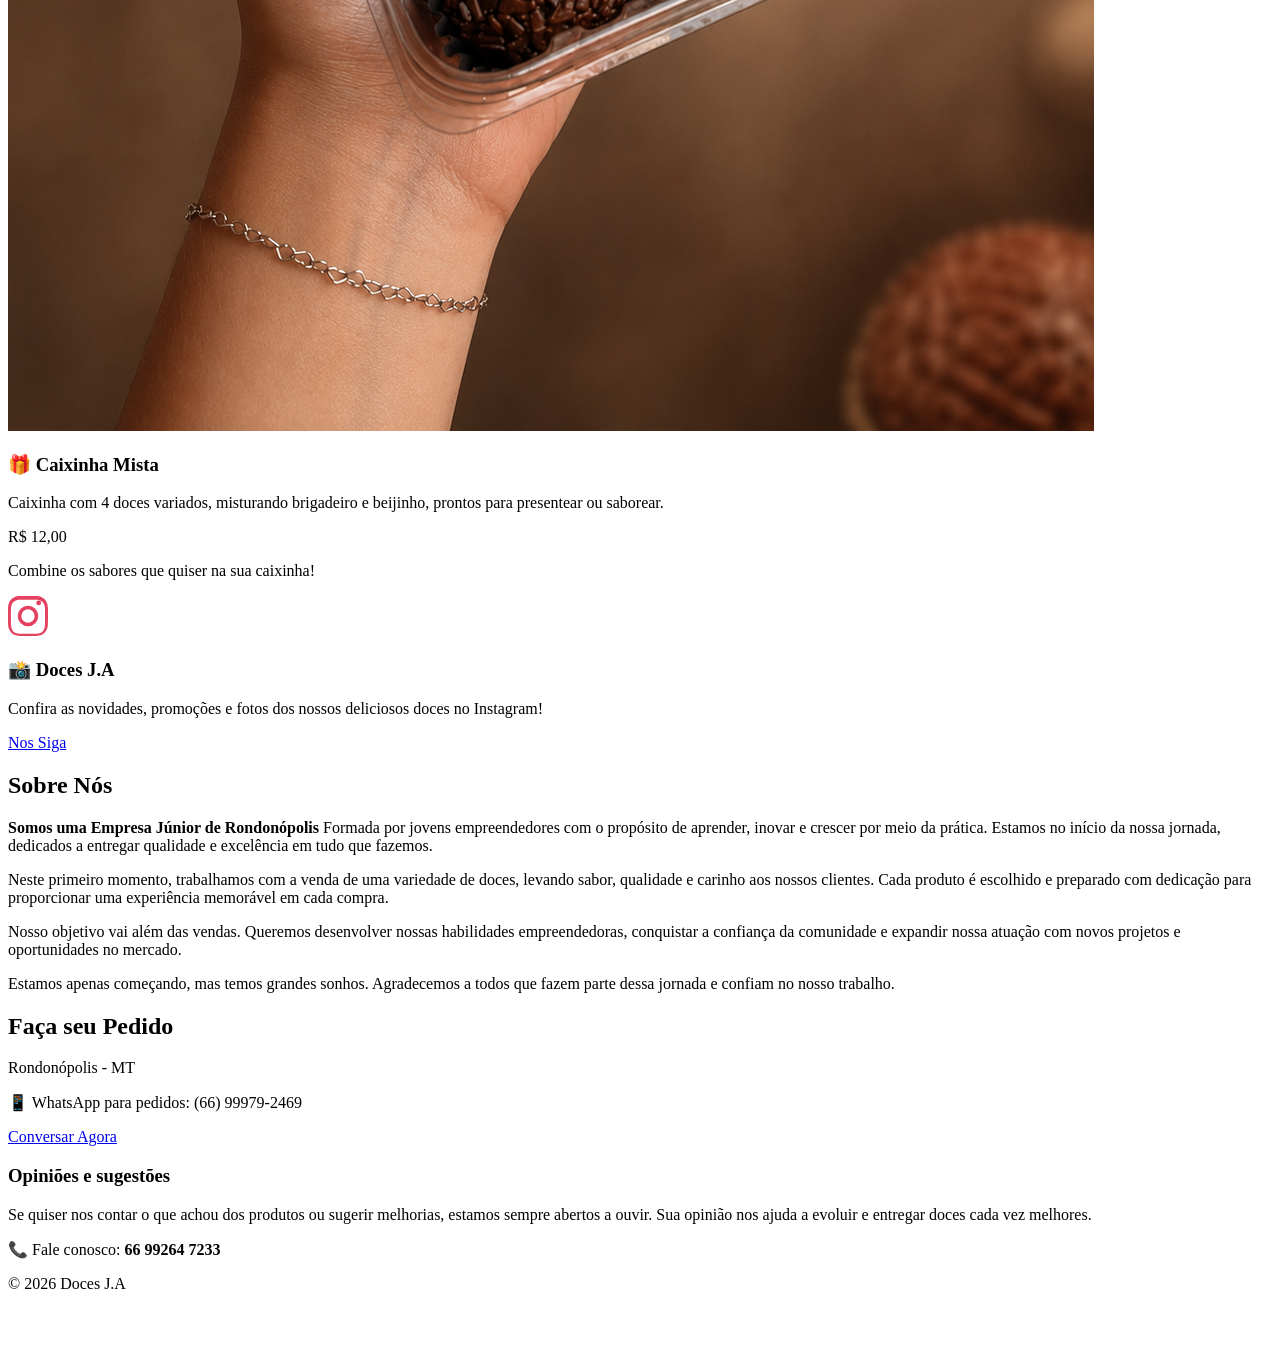
==== commit 552a5a07: "Rename index_2.html to index.html" ====
--- a/index.html
+++ b/index.html
@@ -93,10 +93,6 @@
 
 <p class="price">R$ 3,00 a unidade</p>
 
-<p class="price-note">Dá pra montar uma caixa mista com beijinho!</p>
-
-<p class="price-combo">4 unidades por R$ 10,00</p>
-
 </div>
 
 <div class="card">
@@ -109,9 +105,19 @@
 
 <p class="price">R$ 3,00 a unidade</p>
 
-<p class="price-note">Dá pra montar uma caixa mista com brigadeiro!</p>
-
-<p class="price-combo">4 unidades por R$ 10,00</p>
+</div>
+
+<div class="card">
+
+<img src="caixinha-mista.jpeg" alt="Caixinha mista com 4 doces" class="card-image">
+
+<h3>🎁 Caixinha Mista</h3>
+
+<p>Caixinha com 4 doces variados, misturando brigadeiro e beijinho, prontos para presentear ou saborear.</p>
+
+<p class="price">R$ 12,00</p>
+
+<p class="price-note">Combine os sabores que quiser na sua caixinha!</p>
 
 </div>
 
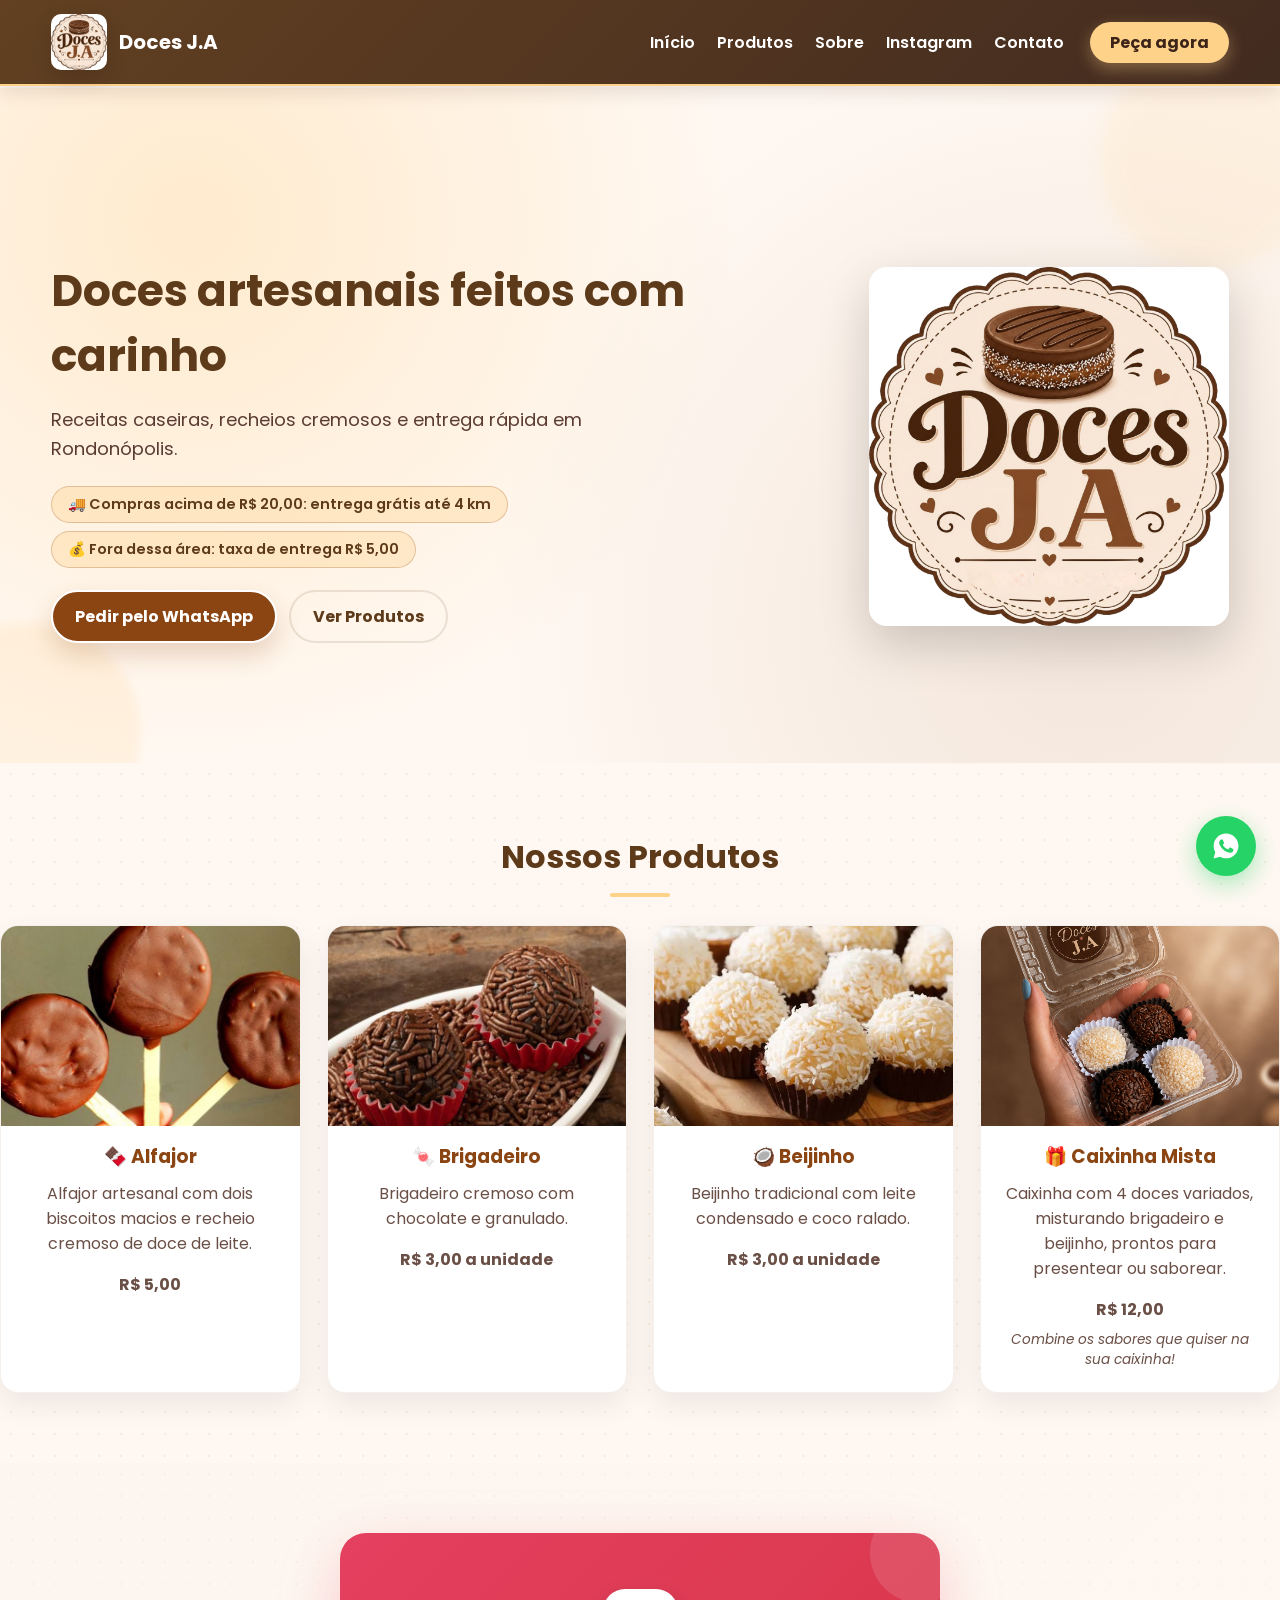
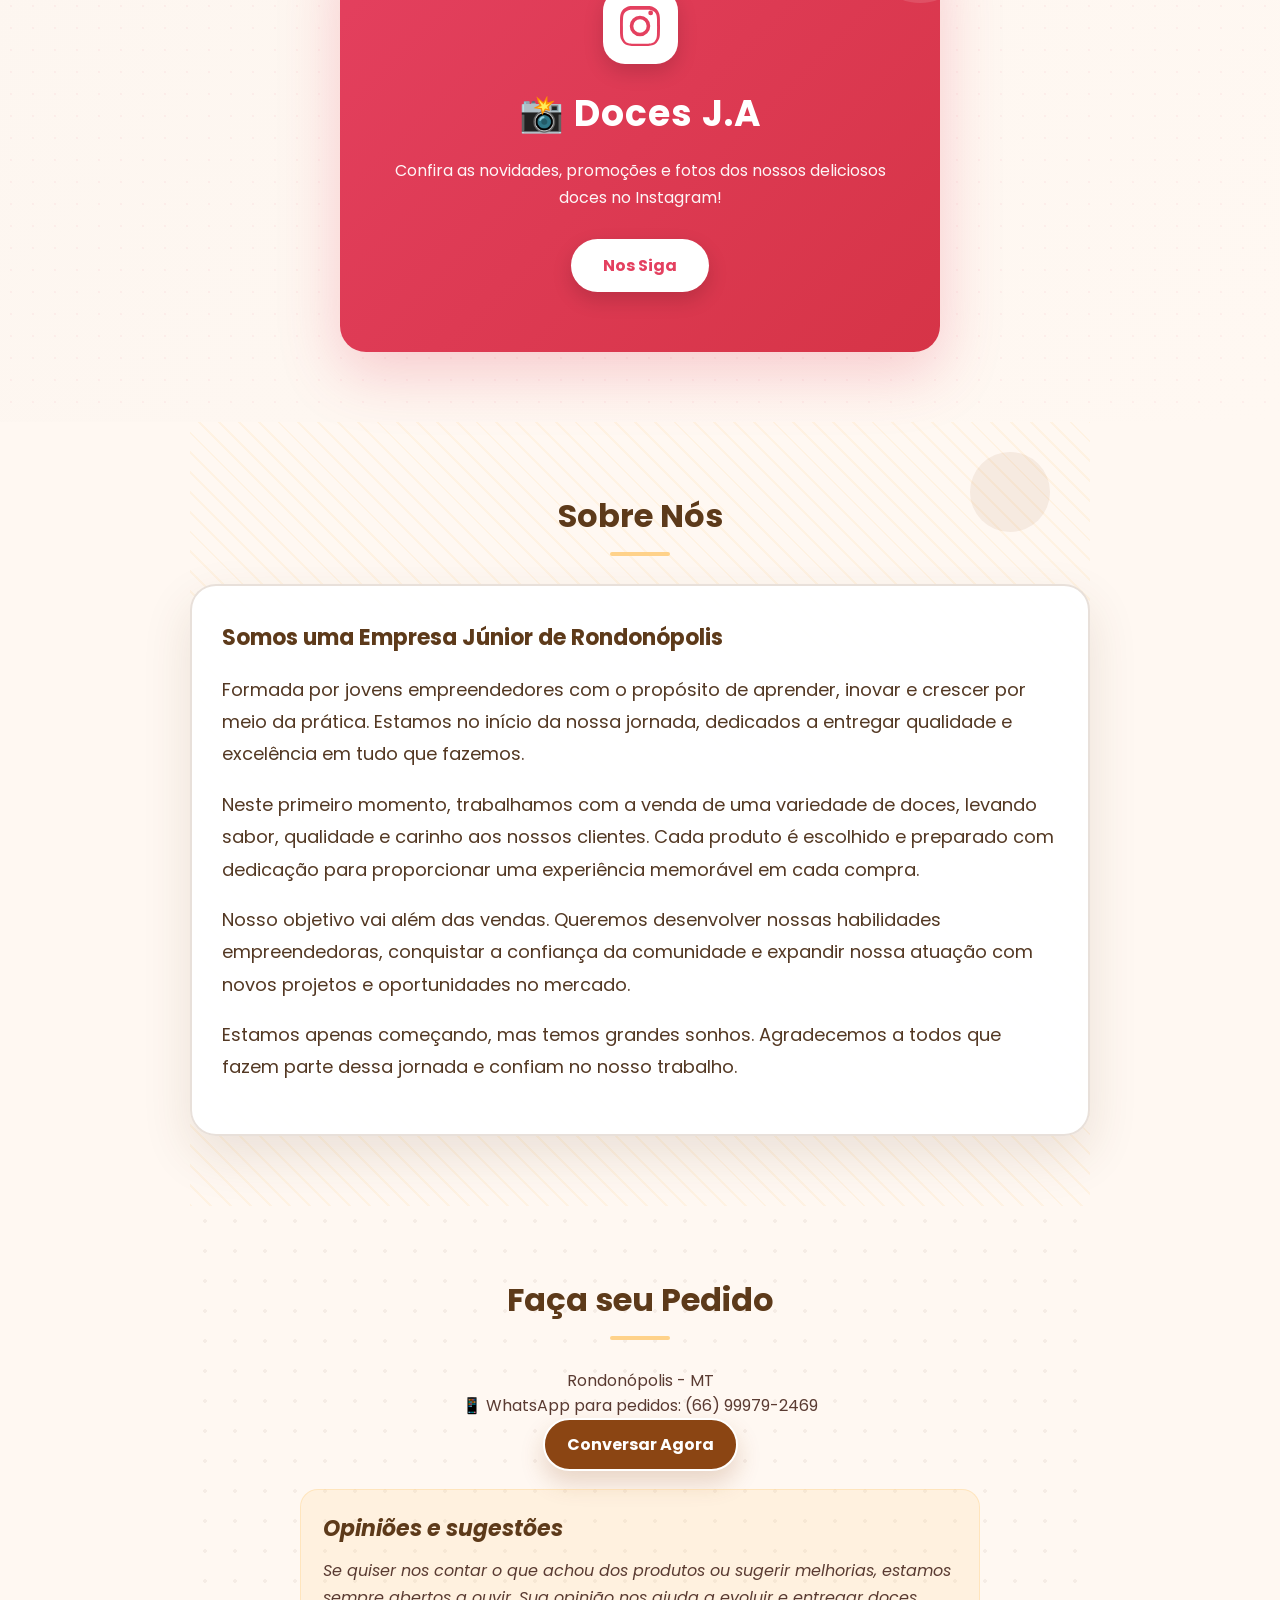
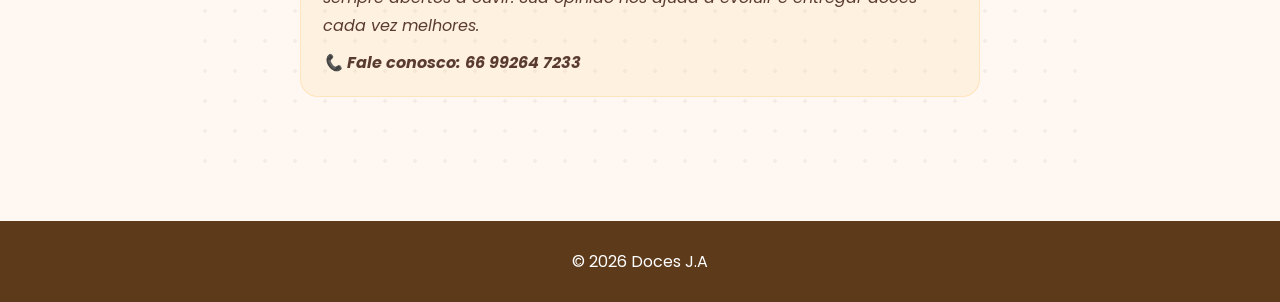
==== commit 33814352: "Rename index_3.html to index.html" ====
--- a/index.html
+++ b/index.html
@@ -40,7 +40,7 @@
 			<a href="#sobre">Sobre</a>
 			<a href="#instagram">Instagram</a>
 			<a href="#contato">Contato</a>
-			<a class="nav-cta" href="https://wa.me/5566999792469" target="_blank" rel="noopener noreferrer">Peça agora</a>
+			<a class="nav-cta" href="https://wa.me/5566999792469?text=Olá%20Doces%20J.A,%20quero%20fazer%20um%20pedido!" target="_blank" rel="noopener noreferrer">Peça agora</a>
 		</nav>
 	</div>
 </header>
@@ -55,7 +55,7 @@
 		        <span class="delivery-badge">💰 Fora dessa área: taxa de entrega R$ 5,00</span>
         	</div>
 			<div class="hero-ctas">
-				<a class="btn primary" href="https://wa.me/5566999792469">Pedir pelo WhatsApp</a>
+				<a class="btn primary" href="https://wa.me/5566999792469?text=Olá%20Doces%20J.A,%20quero%20fazer%20um%20pedido!" target="_blank" rel="noopener noreferrer">Pedir pelo WhatsApp</a>
 				<a class="btn ghost" href="#produtos">Ver Produtos</a>
 			</div>
 		</div>
--- a/style.css
+++ b/style.css
@@ -0,0 +1,619 @@
+:root{
+  --bg: #fff8f2;
+  --brown-900: #3c2418;
+  --brown-700: #5d3a1a;
+  --brown-500: #8b4513;
+  --accent: #ffd28a;
+  --card: #ffffff;
+  --radius: 18px;
+  --instagram: #E4405F;
+}
+
+*{
+  margin:0;
+  padding:0;
+  box-sizing:border-box;
+  font-family: 'Poppins', sans-serif;
+}
+
+html{scroll-behavior:smooth}
+
+body{
+  background:var(--bg);
+  color:var(--brown-900);
+  -webkit-font-smoothing:antialiased;
+  padding-top:88px;
+}
+
+.container{
+  width:92%;
+  max-width:1200px;
+  margin:0 auto;
+}
+
+header{
+  position:fixed;
+  top:0;
+  left:0;
+  width:100%;
+  background: linear-gradient(135deg, rgba(93,58,26,0.97) 0%, rgba(60,36,24,0.97) 100%);
+  backdrop-filter: blur(8px);
+  -webkit-backdrop-filter: blur(8px);
+  color:#fff;
+  z-index:1200;
+  box-shadow:0 6px 18px rgba(60,36,24,0.12);
+  border-bottom: 2px solid var(--accent);
+}
+
+.header-inner{
+  display:flex;
+  align-items:center;
+  justify-content:space-between;
+  padding:14px 0;
+}
+
+.brand{display:flex;align-items:center;gap:12px;text-decoration:none;color:inherit}
+.brand-logo{width:56px;height:56px;border-radius:10px;object-fit:cover;box-shadow:0 8px 20px rgba(0,0,0,0.15);transition:transform .25s ease}
+.brand:hover .brand-logo{transform:rotate(-4deg) scale(1.05)}
+.brand-text{font-weight:700;font-size:20px}
+
+.main-nav a{
+  position:relative;
+  color:#fff;
+  text-decoration:none;
+  margin-left:18px;
+  font-weight:600;
+  padding-bottom:4px;
+  transition:color .2s;
+}
+.main-nav a::after{
+  content:"";
+  position:absolute;
+  left:0;
+  bottom:0;
+  width:0;
+  height:2px;
+  background:var(--accent);
+  border-radius:999px;
+  transition:width .25s ease;
+}
+.main-nav a:hover{color:var(--accent)}
+.main-nav a:hover::after{width:100%}
+
+.main-nav a.nav-cta{
+  margin-left:22px;
+  padding:9px 20px;
+  border-radius:999px;
+  background:var(--accent);
+  color:var(--brown-900);
+  font-weight:700;
+  box-shadow:0 6px 16px rgba(255,210,138,0.35);
+  transition:transform .2s, box-shadow .2s;
+}
+.main-nav a.nav-cta::after{display:none}
+.main-nav a.nav-cta:hover{
+  color:var(--brown-900);
+  transform:translateY(-2px);
+  box-shadow:0 10px 22px rgba(255,210,138,0.5);
+}
+
+@media(max-width:900px){
+  .main-nav a.nav-cta{margin-left:12px}
+}
+
+.hero{
+  padding-top:110px;
+  padding-bottom:60px;
+  background: radial-gradient(circle at 15% 20%, rgba(255,210,138,0.35) 0%, transparent 45%),
+              radial-gradient(circle at 85% 80%, rgba(139,69,19,0.10) 0%, transparent 50%),
+              var(--bg);
+  position: relative;
+  overflow: hidden;
+}
+
+.hero::before{
+  content:"";
+  position:absolute;
+  top:-40px; right:-40px;
+  width:220px; height:220px;
+  background: var(--accent);
+  opacity:0.15;
+  border-radius:50%;
+  filter: blur(10px);
+}
+
+.hero-content{
+  display:flex;
+  align-items:center;
+  justify-content:space-between;
+  gap:40px;
+  padding:60px 0;
+  position:relative;
+  z-index:1;
+}
+
+.hero-text{flex:1;max-width:640px}
+.hero-text h1{font-size:44px;color:var(--brown-700);margin-bottom:18px}
+.hero-text p{font-size:18px;line-height:1.6;color:#5a3b32;margin-bottom:22px}
+
+.hero-ctas{display:flex;gap:12px;flex-wrap:wrap}
+.btn{display:inline-block;padding:12px 22px;border-radius:999px;text-decoration:none;font-weight:700}
+.btn.primary{background:var(--brown-500);color:#fff;border:2px solid #fff;box-shadow:0 12px 25px rgba(139,69,19,0.2);transition:transform .2s,box-shadow .2s}
+.btn.primary:hover{background:#a0522d;transform:translateY(-2px);box-shadow:0 18px 28px rgba(139,69,19,0.28)}
+.btn.ghost{background:transparent;border:2px solid rgba(93,58,26,0.12);color:var(--brown-700)}
+
+.hero-media{width:360px;flex-shrink:0;text-align:center}
+.hero-logo{width:100%;max-width:360px;border-radius:18px;box-shadow:0 18px 50px rgba(0,0,0,0.18);object-fit:cover}
+
+section{padding:70px 0;position:relative}
+
+section h2{text-align:center;margin-bottom:28px;color:var(--brown-700);font-size:32px;position:relative;z-index:1}
+
+/* Padrão de bolinhas suave atrás dos Produtos */
+#produtos{
+  background-color:var(--bg);
+  background-image: radial-gradient(rgba(139,69,19,0.08) 1.5px, transparent 1.5px);
+  background-size: 22px 22px;
+}
+
+/* Padrão de listras diagonais suave atrás do Sobre */
+#sobre{
+  background-color:var(--bg);
+  background-image: repeating-linear-gradient(45deg, rgba(255,210,138,0.15) 0px, rgba(255,210,138,0.15) 2px, transparent 2px, transparent 14px);
+}
+
+/* Padrão de bolinhas maiores atrás do Contato */
+#contato{
+  background-color:var(--bg);
+  background-image: radial-gradient(rgba(93,58,26,0.06) 2px, transparent 2px);
+  background-size: 30px 30px;
+}
+
+/* Conteúdo das seções fica por cima do padrão */
+#produtos .cards,
+#sobre .about-card,
+#contato > p,
+#contato .botao,
+#contato .feedback-box{
+  position:relative;
+  z-index:1;
+}
+
+.cards{display:grid;grid-template-columns:repeat(auto-fit,minmax(220px,1fr));gap:26px}
+.card{background:var(--card);border-radius:var(--radius);padding:22px;text-align:center;box-shadow:0 12px 30px rgba(0,0,0,0.07);transition:transform .28s;overflow:hidden;border:1px solid rgba(139,69,19,0.08)}
+.card:hover{transform:translateY(-8px)}
+.card-image{width:calc(100% + 44px);height:200px;object-fit:cover;display:block;margin:-22px -22px 16px -22px}
+.card h3{color:var(--brown-500);margin-bottom:10px}
+.card p{color:#6a4f46}
+.price{margin-top:16px;color:#b85b16;font-weight:700}
+.price-note{margin-top:8px;color:#8a6a5f;font-size:0.85rem;font-style:italic}
+.price-combo{
+  display:inline-block;
+  margin-top:8px;
+  padding:5px 14px;
+  background:rgba(255,210,138,0.35);
+  border:1px solid rgba(139,69,19,0.2);
+  border-radius:999px;
+  color:var(--brown-700);
+  font-weight:700;
+  font-size:0.85rem;
+}
+
+#instagram{
+  background-color:#fdf6f0;
+  background-image:
+    radial-gradient(rgba(228,64,95,0.05) 1.5px, transparent 1.5px),
+    linear-gradient(135deg, #fdf6f0 0%, #fff8f2 100%);
+  background-size: 22px 22px, 100% 100%;
+}
+
+#instagram .instagram-box{position:relative;z-index:1}
+
+.instagram-box{
+
+  position:relative;
+
+  max-width:600px;
+
+  margin:0 auto;
+
+  background:
+    linear-gradient(
+      135deg,
+      #E4405F 0%,
+      #d63447 100%
+    );
+
+  border-radius:26px;
+
+  padding:56px 40px 60px;
+
+  display:flex;
+
+  flex-direction:column;
+
+  align-items:center;
+
+  text-align:center;
+
+  box-shadow:
+    0 20px 60px rgba(228,64,95,0.25);
+
+  color:#fff;
+
+  overflow:hidden;
+
+}
+
+
+/* Ícone Instagram (elemento real no HTML, agora no fluxo normal — não sobrepõe mais nada) */
+
+.instagram-icon{
+
+  width:75px;
+
+  height:75px;
+
+  display:flex;
+
+  align-items:center;
+
+  justify-content:center;
+
+  border-radius:22px;
+
+  background:#fff;
+
+  box-shadow:
+    0 8px 20px rgba(0,0,0,.15);
+
+  margin-bottom:22px;
+
+  flex-shrink:0;
+
+}
+
+.instagram-icon svg{width:40px;height:40px}
+
+.instagram-box h3{
+  font-size:36px;
+  margin-bottom:16px;
+  font-weight:700;
+  letter-spacing:1px;
+}
+
+.instagram-box p{
+  font-size:16px;
+  line-height:1.7;
+  margin-bottom:28px;
+  opacity:0.95;
+}
+
+.instagram-box .btn.instagram{
+  background:#fff;
+  color:var(--instagram);
+  border:none;
+  padding:14px 32px;
+  font-weight:700;
+  font-size:16px;
+  box-shadow:0 8px 20px rgba(0,0,0,0.15);
+  transition:all .3s;
+}
+
+.instagram-box .btn.instagram:hover{
+  transform:translateY(-3px);
+  box-shadow:0 12px 28px rgba(0,0,0,0.2);
+}
+
+#sobre,#contato{max-width:900px;margin:0 auto;text-align:center;color:#5a3b32}
+
+.feedback-box{
+  background:rgba(255,210,138,0.18);
+  border:1px solid rgba(255,210,138,0.4);
+  border-radius:18px;
+  padding:20px 22px;
+  margin:18px auto 14px;
+  max-width:680px;
+  color:#5a3b32;
+  font-style:italic;
+  line-height:1.7;
+  text-align:left;
+}
+
+.feedback-box h3{
+  margin-bottom:10px;
+  color:var(--brown-700);
+  font-size:22px;
+}
+
+.feedback-box p:last-child{
+  margin-top:10px;
+  font-weight:700;
+}
+
+.about-card{
+  background:rgba(255,255,255,0.95);
+  border:2px solid rgba(141,101,69,0.2);
+  border-radius:26px;
+  padding:32px 30px;
+  box-shadow:0 20px 50px rgba(93,58,26,0.12);
+  text-align:left;
+  line-height:1.8;
+  color:#533823;
+}
+
+.about-card p{
+  margin-bottom:18px;
+  font-size:18px;
+}
+
+.about-card strong{
+  display:block;
+  font-size:22px;
+  color:var(--brown-700);
+  margin-bottom:16px;
+}
+
+footer{background:var(--brown-700);color:#fff;padding:28px 0;margin-top:40px;text-align:center}
+
+.whatsapp-float{
+  position: fixed;
+  bottom: 24px;
+  right: 24px;
+  background: #25D366;
+  width: 60px;
+  height: 60px;
+  border-radius: 50%;
+  display: flex;
+  align-items: center;
+  justify-content: center;
+  box-shadow: 0 8px 24px rgba(37,211,102,0.4);
+  z-index: 1300;
+  transition: transform .2s, box-shadow .2s;
+  animation: pulse 2.5s infinite;
+}
+
+.whatsapp-float:hover{
+  transform: scale(1.1);
+  box-shadow: 0 10px 30px rgba(37,211,102,0.55);
+}
+
+@keyframes pulse{
+  0%   { box-shadow: 0 0 0 0 rgba(37,211,102,0.5); }
+  70%  { box-shadow: 0 0 0 14px rgba(37,211,102,0); }
+  100% { box-shadow: 0 0 0 0 rgba(37,211,102,0); }
+}
+
+@media(max-width:900px){
+  .hero-content{flex-direction:column-reverse;align-items:center;text-align:center;padding:40px 0}
+  .hero-media{width:320px}
+  .hero-text h1{font-size:34px}
+  .hero-text p{font-size:17px}
+  .main-nav a{margin-left:12px}
+  .header-inner{flex-direction:column;align-items:flex-start;gap:14px}
+  .main-nav{display:flex;flex-wrap:wrap;justify-content:center;gap:10px}
+  .instagram-box{padding:44px 30px 40px}
+  .instagram-box h3{font-size:28px}
+  .instagram-icon{width:62px;height:62px;margin-bottom:18px}
+  .instagram-icon svg{width:32px;height:32px}
+}
+
+@media(max-width:640px){
+  .hero-content{padding:32px 0}
+  .hero-media{width:260px}
+  .hero-text h1{font-size:28px}
+  .hero-text p{font-size:16px}
+  .hero-ctas{flex-direction:column;align-items:center}
+  .instagram-box{padding:36px 20px 30px}
+  .instagram-box h3{font-size:24px}
+  .instagram-icon{width:56px;height:56px;margin-bottom:16px}
+  .instagram-icon svg{width:28px;height:28px}
+  .instagram-box p{font-size:14px}
+}
+
+@media(max-width:480px){
+  .brand-text{display:none}
+  .brand-logo{width:48px;height:48px}
+  .hero-media{width:220px}
+  .hero-text p{font-size:15px}
+  .cards{gap:18px}
+  section{padding:50px 0}
+  .about-card{padding:22px 20px;font-size:15px}
+  .instagram-box{padding:30px 18px 25px}
+  .instagram-box h3{font-size:22px;margin-bottom:12px}
+  .instagram-icon{width:48px;height:48px;margin-bottom:12px}
+  .instagram-icon svg{width:24px;height:24px}
+  .instagram-box p{font-size:13px;margin-bottom:20px}
+  .whatsapp-float{
+    width: 52px;
+    height: 52px;
+    bottom: 16px;
+    right: 16px;
+  }
+}
+.hero-delivery-info {
+display: flex;
+flex-direction: column;
+gap: 8px;
+margin: 16px 0 22px;
+}
+
+.delivery-badge {
+display: inline-flex;
+align-items: center;
+width: fit-content;
+background: rgba(255, 210, 138, 0.35);
+border: 1px solid rgba(139, 69, 19, 0.25);
+border-radius: 20px;
+padding: 7px 16px;
+font-size: 0.9rem;
+font-weight: 600;
+color: var(--brown-700);
+}
+
+@media (max-width: 900px) {
+.hero-delivery-info {
+align-items: center;
+}
+}
+
+@media (max-width: 480px) {
+.delivery-badge {
+font-size: 0.8rem;
+padding: 6px 12px;
+}
+}
+/* ==========================================================
+   DETALHES DECORATIVOS EXTRAS
+========================================================== */
+
+
+/* Mancha decorativa no Hero */
+
+.hero::after{
+
+    content:"";
+
+    position:absolute;
+
+    bottom:-80px;
+
+    left:-80px;
+
+    width:220px;
+
+    height:220px;
+
+    background:rgba(255,210,138,.18);
+
+    border-radius:50%;
+
+    filter:blur(5px);
+
+    pointer-events:none;
+
+}
+
+
+/* Linha decorativa nos títulos */
+
+section h2::after{
+
+    content:"";
+
+    display:block;
+
+    width:60px;
+
+    height:4px;
+
+    margin:12px auto 0;
+
+    border-radius:999px;
+
+    background:var(--accent);
+
+}
+
+
+/* Detalhe nos cards */
+
+.card{
+
+    position:relative;
+
+}
+
+
+.card::before{
+
+    content:"";
+
+    position:absolute;
+
+    top:0;
+
+    left:0;
+
+    width:100%;
+
+    height:4px;
+
+    background:var(--accent);
+
+    transform:scaleX(0);
+
+    transition:.3s ease;
+
+}
+
+
+.card:hover::before{
+
+    transform:scaleX(1);
+
+}
+
+
+/* Detalhe no Instagram */
+
+.instagram-box{
+
+    position:relative;
+
+    overflow:hidden;
+
+}
+
+
+.instagram-box::before{
+
+    content:"";
+
+    position:absolute;
+
+    top:-30px;
+
+    right:-30px;
+
+    width:100px;
+
+    height:100px;
+
+    border-radius:50%;
+
+    background:rgba(255,255,255,.12);
+
+}
+
+
+/* Detalhe no Sobre */
+
+#sobre::before{
+
+    content:"";
+
+    position:absolute;
+
+    width:80px;
+
+    height:80px;
+
+    top:30px;
+
+    right:40px;
+
+    border-radius:50%;
+
+    background:rgba(139,69,19,.08);
+
+}
+
+
+/* WhatsApp */
+
+.whatsapp-float:hover{
+
+    transform:translateY(-5px) scale(1.08);
+
+}
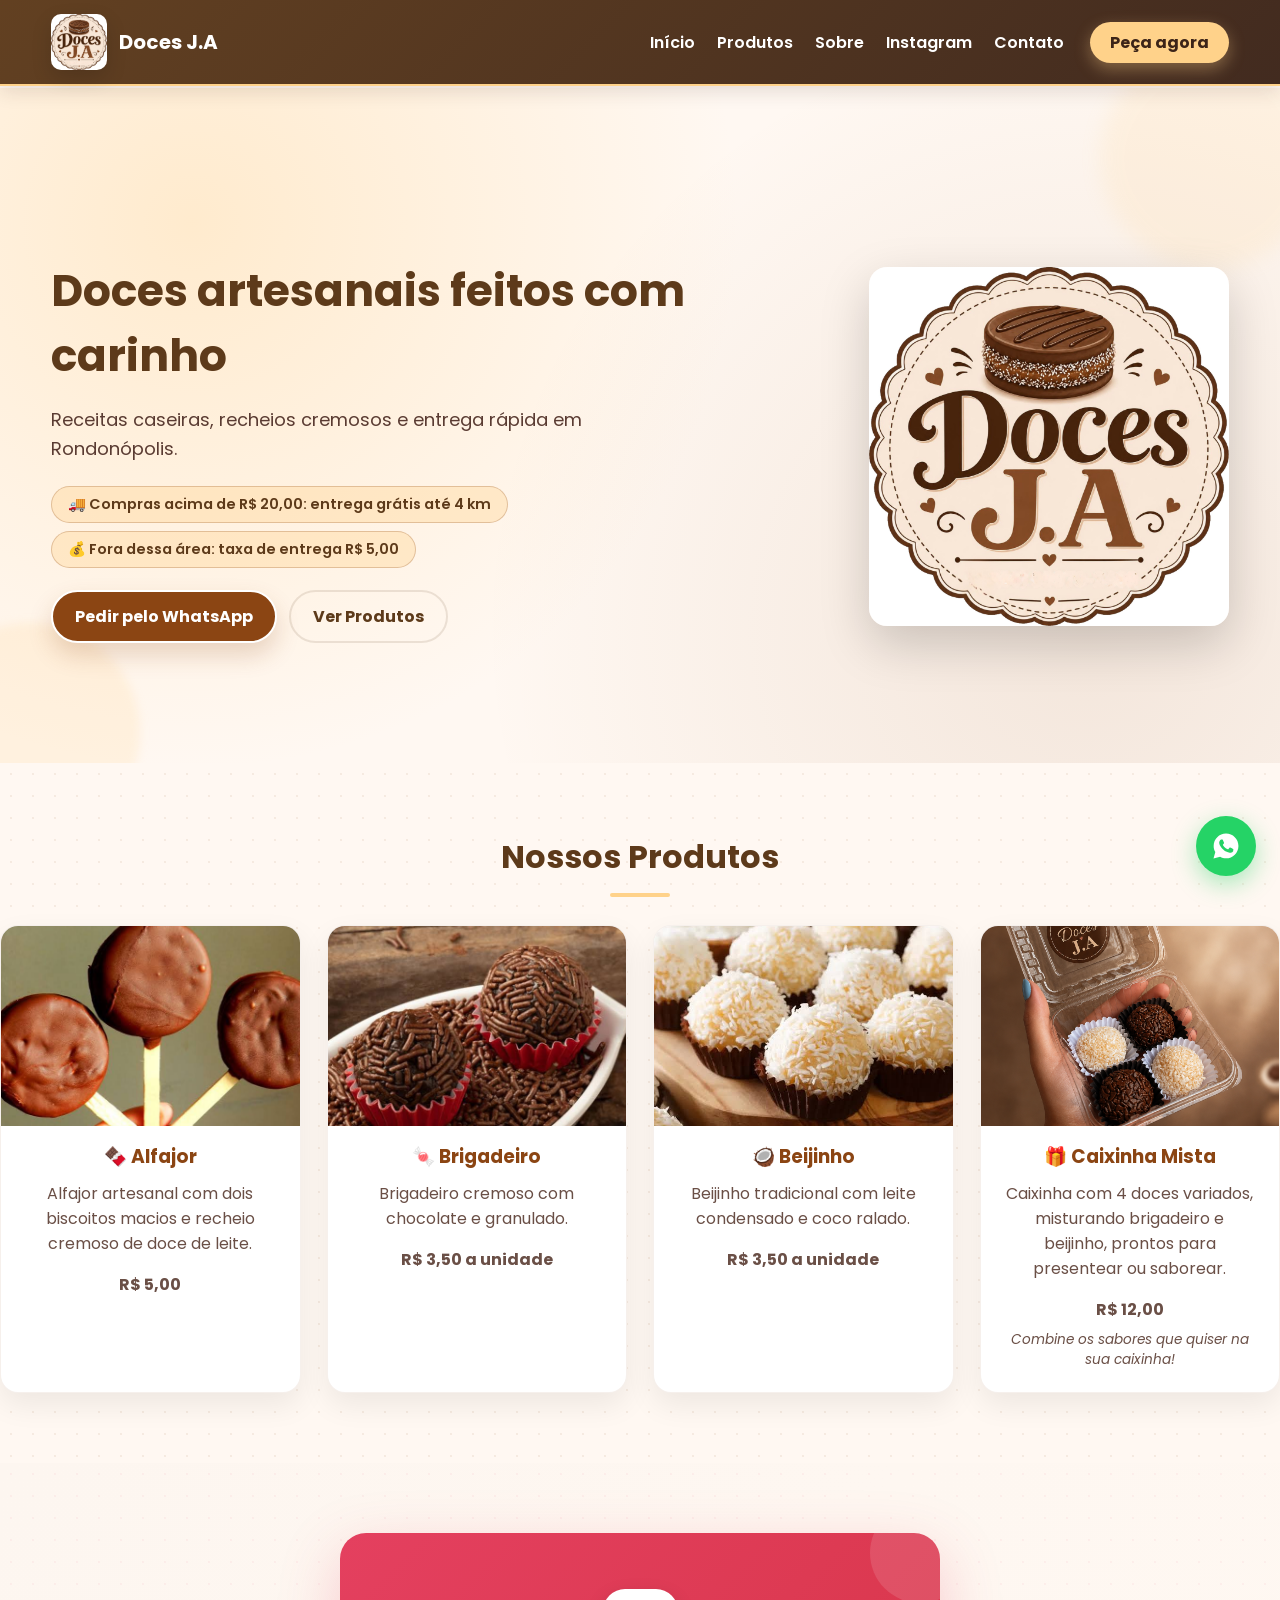
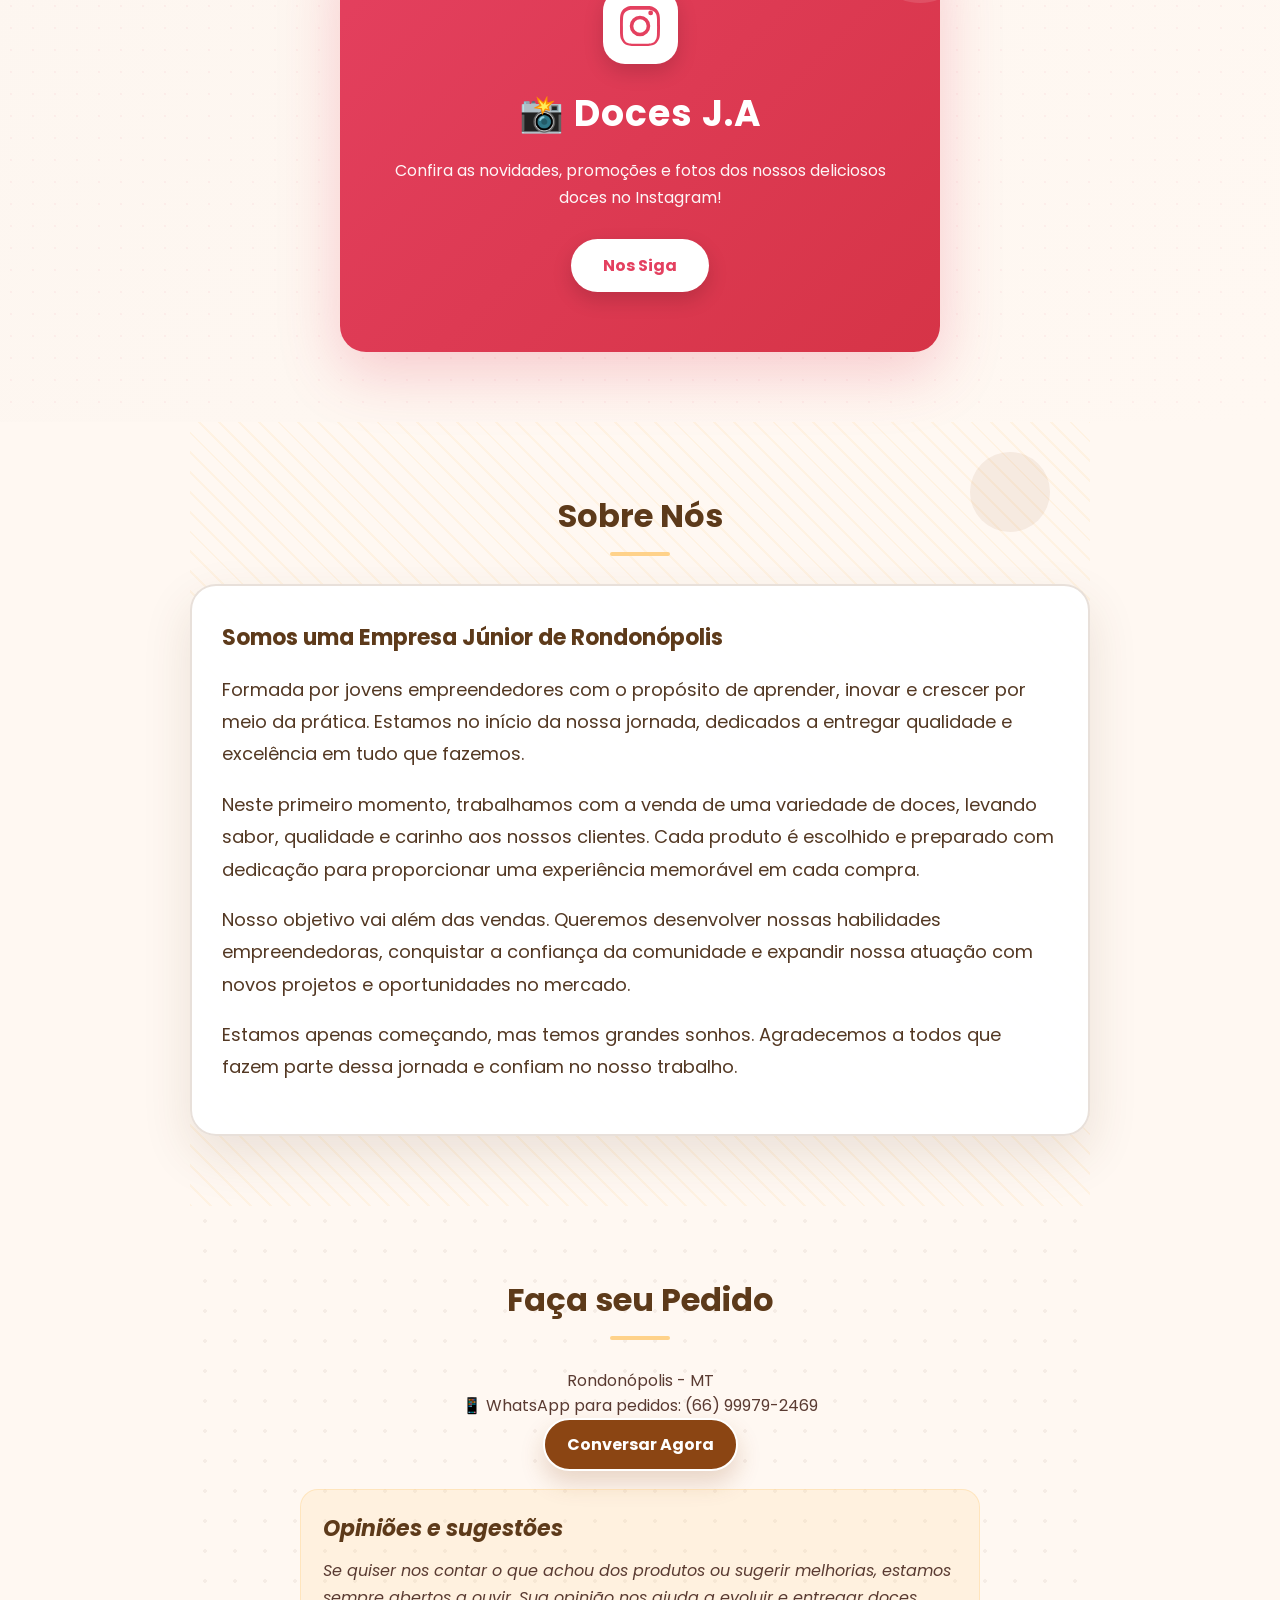
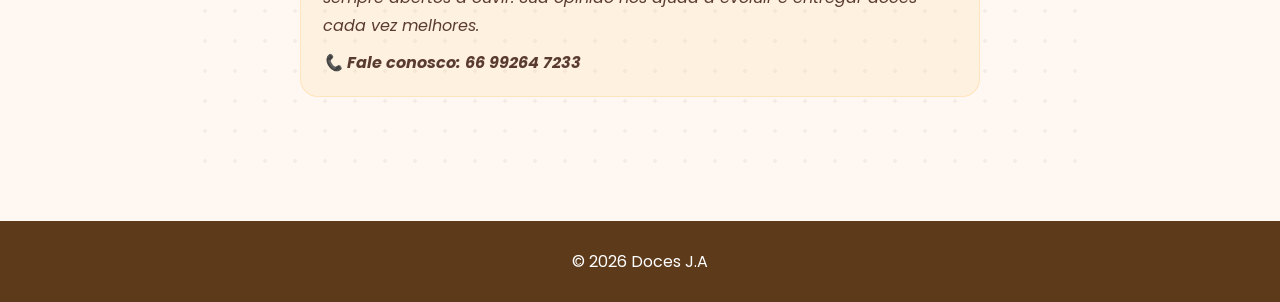
==== commit 9965c93f: "Update index.html" ====
--- a/index.html
+++ b/index.html
@@ -91,7 +91,7 @@
 
 <p>Brigadeiro cremoso com chocolate e granulado.</p>
 
-<p class="price">R$ 3,00 a unidade</p>
+<p class="price">R$ 3,50 a unidade</p>
 
 </div>
 
@@ -103,7 +103,7 @@
 
 <p>Beijinho tradicional com leite condensado e coco ralado.</p>
 
-<p class="price">R$ 3,00 a unidade</p>
+<p class="price">R$ 3,50 a unidade</p>
 
 </div>
 
